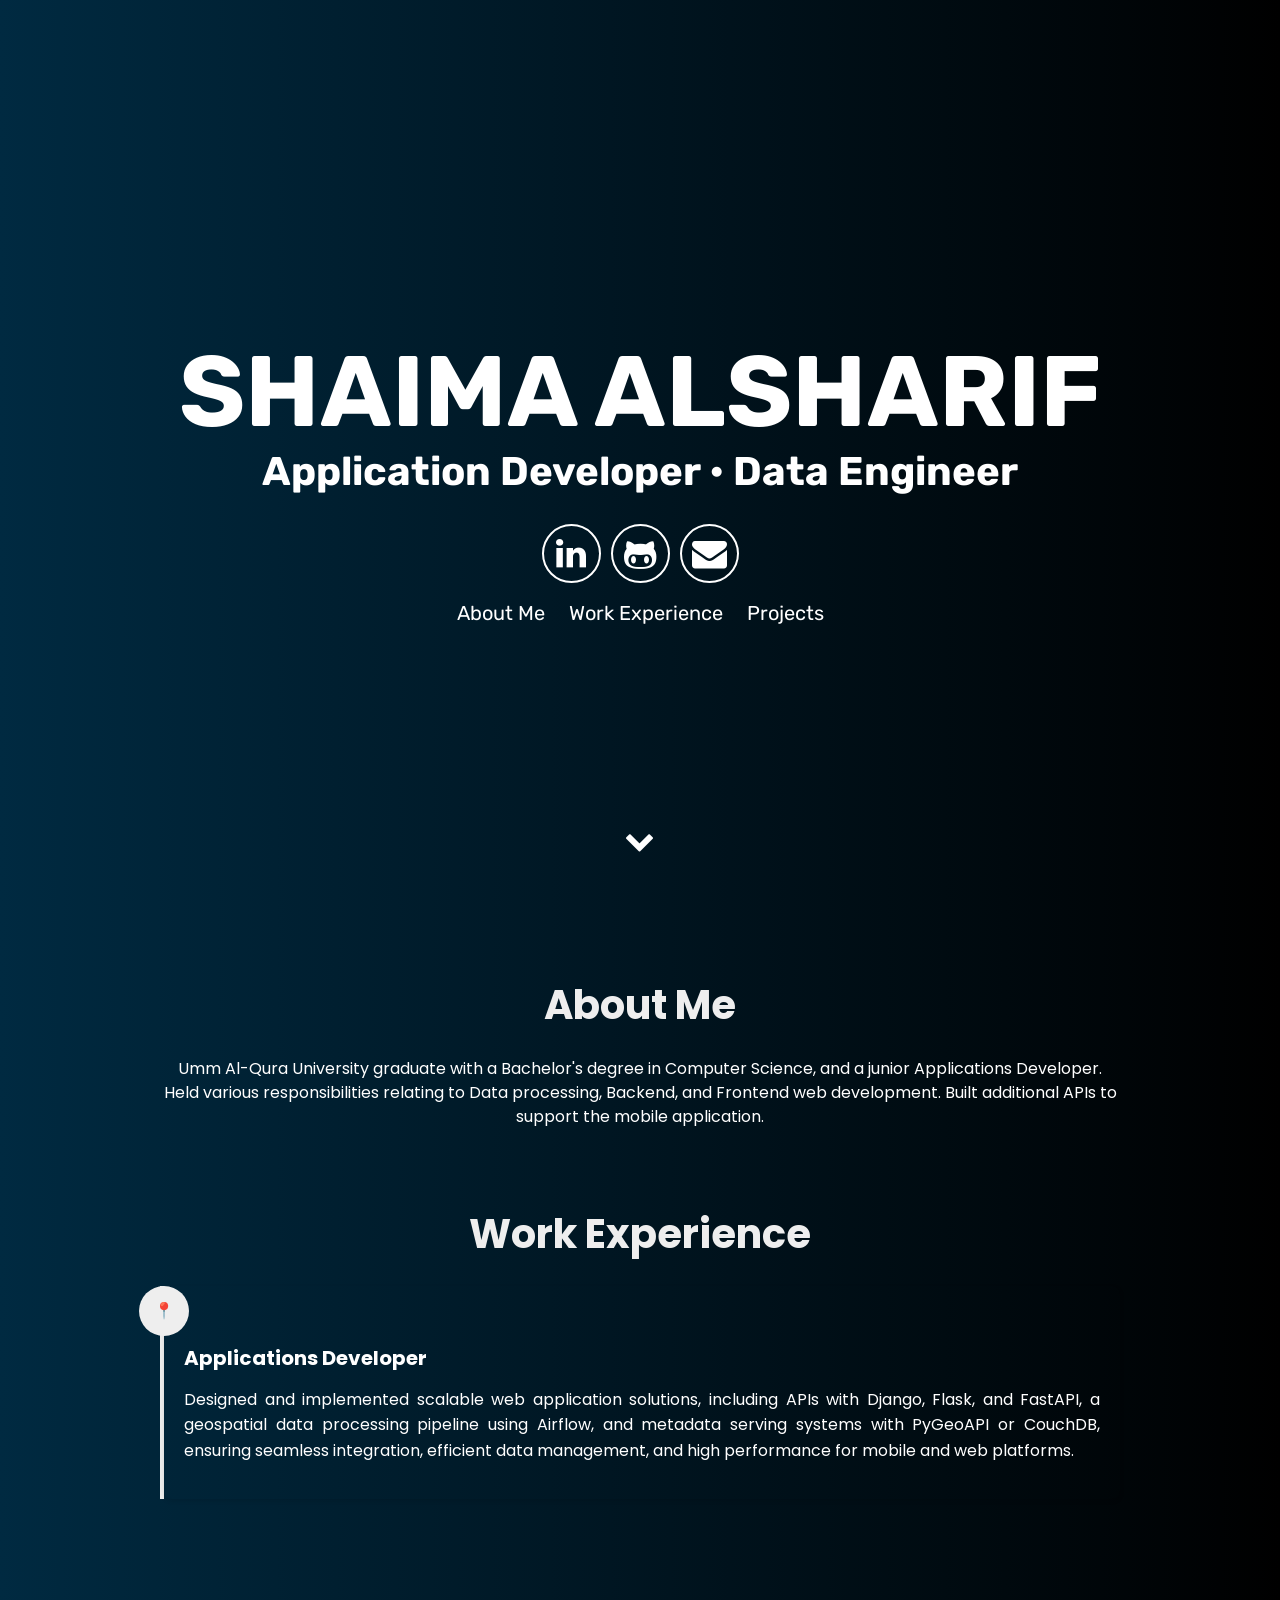
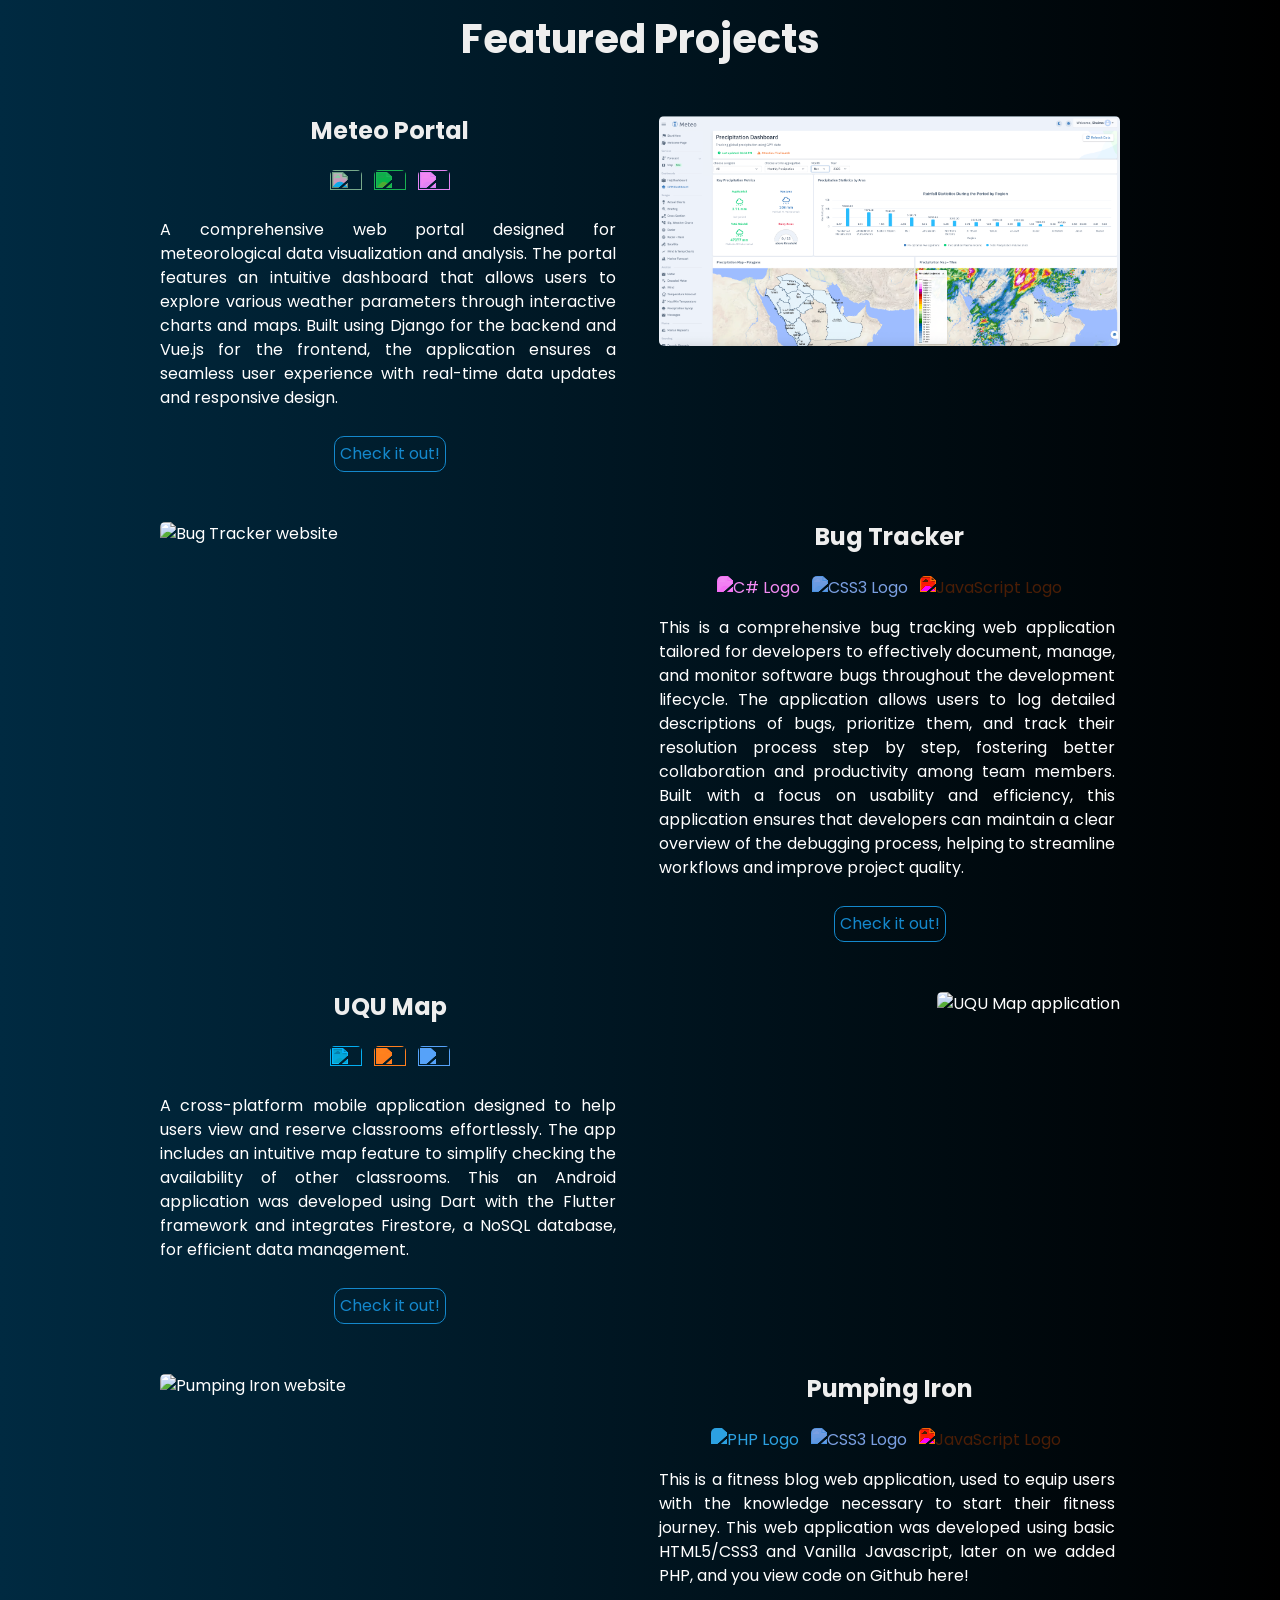
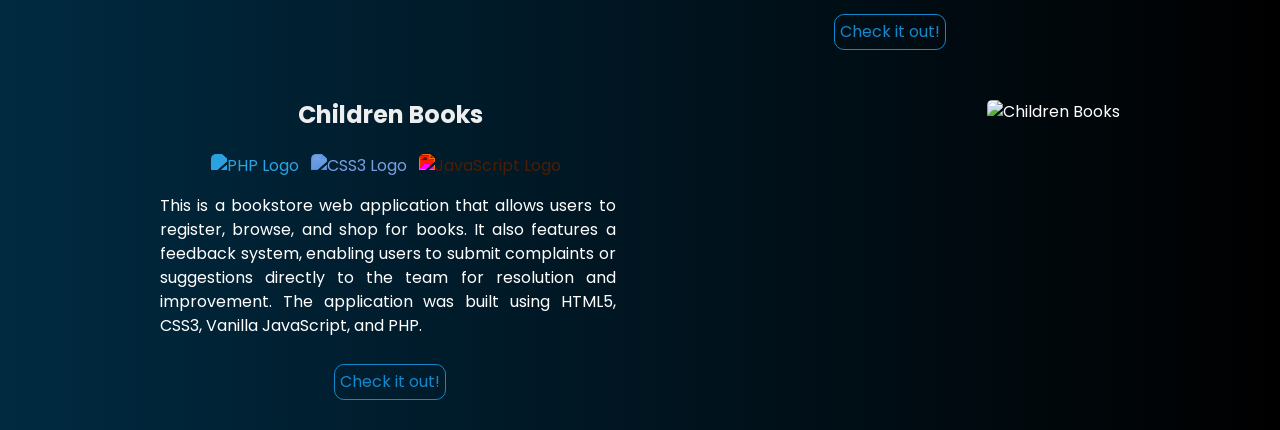
==== index.html @ 4d32a14f "adding a project" ====
<!DOCTYPE html>
<html lang="en">
  <head>
    <meta charset="utf-8" />
    <meta http-equiv="X-UA-Compatible" content="IE=edge" />
    <meta name="viewport" content="width=device-width, initial-scale=1" />
    <meta name="description" content="Portfolio Website" />
    <meta name="author" content="Shaima Alsharif" />
    <link rel="shortcut icon" href="./assets/img/favicon.ico" />
    <link rel="stylesheet" href="https://maxcdn.bootstrapcdn.com/font-awesome/4.6.3/css/font-awesome.min.css">
    <title>Shaima Alsharif</title>
    <link rel="stylesheet" href="./assets/css/main.css" />
  </head>

  <body>
    <div id="particles-js">
      <div class="header">
        <h1>
          <span class="site-title">SHAIMA ALSHARIF</span>
          <span class="site-description">Application Developer • Data Engineer</span>
        </h1>
        <div class="header-icons">
          <a aria-label="My LinkedIn Profile" target="_blank" href="https://www.linkedin.com/in/shaima-alsharif/">
            <i class="fa fa-linkedin icon" aria-hidden="true"></i>
          </a>
          <a aria-label="My Github Profile" target="_blank" href="https://github.com/ShaimaManami">
            <i class="fa fa-github-alt icon" aria-hidden="true"></i>
          </a>
          <a aria-label="Send Email" href="mailto:shaimaa.alshariif@gmail.com" target="_blank"
            ><i class="fa fa-envelope icon"></i
          ></a>
        </div>
        <div class="header-links">
          <a class="link" href="#about" data-scroll>About Me</a>
          <a class="link" href="#experience" data-scroll>Work Experience</a>
          <a class="link" href="#projects" data-scroll>Projects</a>
        </div>
      </div>
      <a class="down" href="#about" data-scroll><i class="fa fa-chevron-down icon" aria-hidden="true"></i></a>
    </div>

    <!-- About Section -->
    <section id="about">
      <div class="user-details">
        <h1>About Me</h1>
        <p>
          Umm Al-Qura University graduate with a Bachelor's degree in Computer Science, and a junior Applications Developer.
          Held various responsibilities relating to Data processing, Backend, and Frontend web development. 
          Built additional APIs to support the mobile application. 
        </p>
      </div>
    </section>
    <!-- Experience Section -->
    <section id="experience">
      <div class="user-details">
        <h1>Work Experience</h1>
      </div>
      <!-- Experience Timeline -->
      <div class="timeline">
        <!-- Experience #1 -->
        <div class="timeline-item">
          <div class="timeline-icon">
            <span>&#128205;</span> <!-- Pin icon -->
          </div>
          <div class="timeline-content">
            <h3>Applications Developer</h3>
            <p>
              Designed and implemented scalable web application solutions, including APIs with Django, Flask,
               and FastAPI, a geospatial data processing pipeline using Airflow, and metadata serving systems with PyGeoAPI or
                CouchDB, ensuring seamless integration, efficient data management, and high performance for mobile and web platforms.
            </p>
          </div>
        </div>
      </div>
    </section>
    
    <!-- Projects Section -->
    <section id="projects">
      <div class="user-details">
        <h1>Featured Projects</h1>
      </div>
      <!-- Use Project #1: Meteo Portal-->
      <div class="user-projects">
        <div class="images-right">
          <picture>
            <img alt="Meteo Portal" src="./assets/img/png/Dashboard.png" />
          </picture>
        </div>
        <div class="contents" style="text-align: center">
          <h3>Meteo Portal</h3>
          <div>
          <img
            height="32"
            width="32"
            src="https://unpkg.com/simple-icons@3.4.0/icons/django.svg"
            style="filter: invert(22%) sepia(16%) saturate(600%) hue-rotate(90deg) brightness(95%) contrast(90%)"
          />
          &nbsp;

          <img
            height="32"
            width="32"
            src="https://unpkg.com/simple-icons@3.4.0/icons/vue-dot-js.svg"
            style="filter: invert(55%) sepia(37%) saturate(900%) hue-rotate(90deg) brightness(105%) contrast(95%)"
          />
          &nbsp;

          <img
            height="32"
            width="32"
            src="https://unpkg.com/simple-icons@3.4.0/icons/bootstrap.svg"
            style="filter: invert(40%) sepia(80%) saturate(900%) hue-rotate(230deg) brightness(105%) contrast(90%)"
          />

          
          </div>
          <p style="text-align: justify">
            A comprehensive web portal designed for meteorological data visualization and analysis. The portal features an
             intuitive dashboard that allows users to explore various weather parameters through interactive charts and maps. 
             Built using Django for the backend and Vue.js for the frontend, the application ensures a seamless user experience 
             with real-time data updates and responsive design.
          </p>
          <a class="project-link" target="_blank" href="https://meteo.ncm.gov.sa/en/start/start-here/">Check it out!</a>
        </div>
      </div>
      <!-- Use Project #2: Bug Tracker website -->
      <div class="user-projects">
        <div class="images-left">
          <picture>
            <img alt="Bug Tracker website" src="./assets/img/png/BugTracker.png" />
          </picture>
        </div>
        <div class="contents-right" style="text-align: center">
          <h3>Bug Tracker</h3>
          <div>
            <img
            height="32"
            width="32"
            src="https://unpkg.com/simple-icons@3.4.0/icons/csharp.svg"
            style="filter: invert(24%) sepia(88%) saturate(755%) hue-rotate(250deg) brightness(97%) contrast(96%);"
            alt="C# Logo"
          />
          &nbsp;
          <img
            height="32"
            width="32"
            src="https://unpkg.com/simple-icons@3.4.0/icons/css3.svg"
            style="filter: invert(35%) sepia(80%) saturate(1077%) hue-rotate(188deg) brightness(92%) contrast(91%);"
            alt="CSS3 Logo"
          />
          &nbsp;
          <img
            height="32"
            width="32"
            src="https://unpkg.com/simple-icons@3.4.0/icons/javascript.svg"
            style="filter: invert(90%) sepia(33%) saturate(3770%) hue-rotate(2deg) brightness(103%) contrast(96%);"
            alt="JavaScript Logo"
          />
          </div>
          <p style="text-align: justify">
            This is a comprehensive bug tracking web application tailored for developers to effectively document, manage, and monitor software bugs throughout the development lifecycle. The application allows users to log detailed descriptions of bugs, prioritize them, and track their resolution process step by step, fostering better collaboration and productivity among team members.
            Built with a focus on usability and efficiency, this application ensures that developers can maintain a clear overview of the debugging process, helping to streamline workflows and improve project quality.
          </p>
          <a class="project-link" target="_blank" href="https://youtu.be/pxAF4e_zcto">
            Check it out!
          </a>
        </div>
      </div>
      <!-- User Project #3: UQU Map application -->
      <div class="user-projects">
        <div class="images-right">
          <picture>
            <img alt="UQU Map application" src="./assets/img/png/UQU_CAPSTONE_APP.png" />
          </picture>
        </div>
        <div class="contents" style="text-align: center">
          <h3>UQU Map</h3>
          <div>
            <img
            height="32"
            width="32"
            src="https://unpkg.com/simple-icons@3.4.0/icons/dart.svg"
            style="filter: invert(73%) sepia(74%) saturate(1552%) hue-rotate(169deg) brightness(109%) contrast(97%)"
          />
          &nbsp;
          <img
          height="32"
          width="32"
          src="https://unpkg.com/simple-icons@3.4.0/icons/firebase.svg"
          style="filter: invert(47%) sepia(87%) saturate(1484%) hue-rotate(346deg) brightness(103%) contrast(101%)"
        />
        
          &nbsp;
          <img
            height="32"
            width="32"
            src="https://unpkg.com/simple-icons@3.4.0/icons/flutter.svg"
            style="filter: invert(50%) sepia(80%) saturate(500%) hue-rotate(180deg) brightness(105%) contrast(95%)"
          />
          
          </div>
          <p style="text-align: justify">
            A cross-platform mobile application designed to help users view and reserve classrooms effortlessly. The app includes an intuitive map feature to simplify checking the availability of other classrooms.

            This an Android application was developed using Dart with the Flutter framework and integrates Firestore, a NoSQL database, for efficient data management.
          </p>
          <a class="project-link" target="_blank" href="https://youtu.be/NXYu3jrSTbk">Check it out!</a>
        </div>
      </div>

      <!-- User Project #4: Pumping Iron website -->
      <div class="user-projects">
        <div class="images-left">
          <picture>
            <img alt="Pumping Iron website" src="./assets/img/png/PumpingIron.png" />
          </picture>
        </div>
        <div class="contents-right" style="text-align: center">
          <h3>Pumping Iron</h3>
          <img
          height="32"
          width="32"
          src="https://unpkg.com/simple-icons@3.4.0/icons/php.svg"
          style="filter: invert(50%) sepia(89%) saturate(719%) hue-rotate(172deg) brightness(93%) contrast(89%);"
          alt="PHP Logo"
        />
        &nbsp;
        <img
          height="32"
          width="32"
          src="https://unpkg.com/simple-icons@3.4.0/icons/css3.svg"
          style="filter: invert(35%) sepia(80%) saturate(1077%) hue-rotate(188deg) brightness(92%) contrast(91%);"
          alt="CSS3 Logo"
        />
        &nbsp;
        <img
          height="32"
          width="32"
          src="https://unpkg.com/simple-icons@3.4.0/icons/javascript.svg"
          style="filter: invert(90%) sepia(33%) saturate(3770%) hue-rotate(2deg) brightness(103%) contrast(96%);"
          alt="JavaScript Logo"
        />
        &nbsp;
          <p style="text-align: justify">
            This is a fitness blog web application, used to equip users with the knowledge necessary to start their fitness journey.
            This web application was developed using basic HTML5/CSS3 and Vanilla Javascript, later on we added PHP, and you view code on Github here!
          </p>
          <a class="project-link" target="_blank" href="https://www.youtube.com/watch?v=6v66NVoG1IU"
            >Check it out!</a
          >
        </div>
      </div>

      <!-- User Project #5: Children Books Website -->
      <div class="user-projects">
        <div class="images-right">
          <picture>
            <img alt="Children Books" src="./assets/img/png/ChildrenBooks.png" />
          </picture>
        </div>
        <div class="contents" style="text-align: center">
          <h3>Children Books</h3>
          <div>
            <img
            height="32"
            width="32"
            src="https://unpkg.com/simple-icons@3.4.0/icons/php.svg"
            style="filter: invert(50%) sepia(89%) saturate(719%) hue-rotate(172deg) brightness(93%) contrast(89%);"
            alt="PHP Logo"
          />
          &nbsp;
          <img
            height="32"
            width="32"
            src="https://unpkg.com/simple-icons@3.4.0/icons/css3.svg"
            style="filter: invert(35%) sepia(80%) saturate(1077%) hue-rotate(188deg) brightness(92%) contrast(91%);"
            alt="CSS3 Logo"
          />
          &nbsp;
          <img
            height="32"
            width="32"
            src="https://unpkg.com/simple-icons@3.4.0/icons/javascript.svg"
            style="filter: invert(90%) sepia(33%) saturate(3770%) hue-rotate(2deg) brightness(103%) contrast(96%);"
            alt="JavaScript Logo"
          />
          &nbsp;
          </div>
          <p style="text-align: justify">
            This is a bookstore web application that allows users to register, browse, and shop for books. It also features a feedback system, enabling users to submit complaints or suggestions directly to the team for resolution and improvement.
            The application was built using HTML5, CSS3, Vanilla JavaScript, and PHP.
          </p>
          <a class="project-link" target="_blank" href="https://youtu.be/wxCH2yV7sos">
            Check it out!
          </a>
        </div>
      </div>

    </section>

    <script src="https://cdn.jsdelivr.net/particles.js/2.0.0/particles.min.js"></script>
    <script src="./assets/js/sweet-scroll.min.js"></script>
    <script src="./assets/js/main.js"></script>
  </body>
</html>
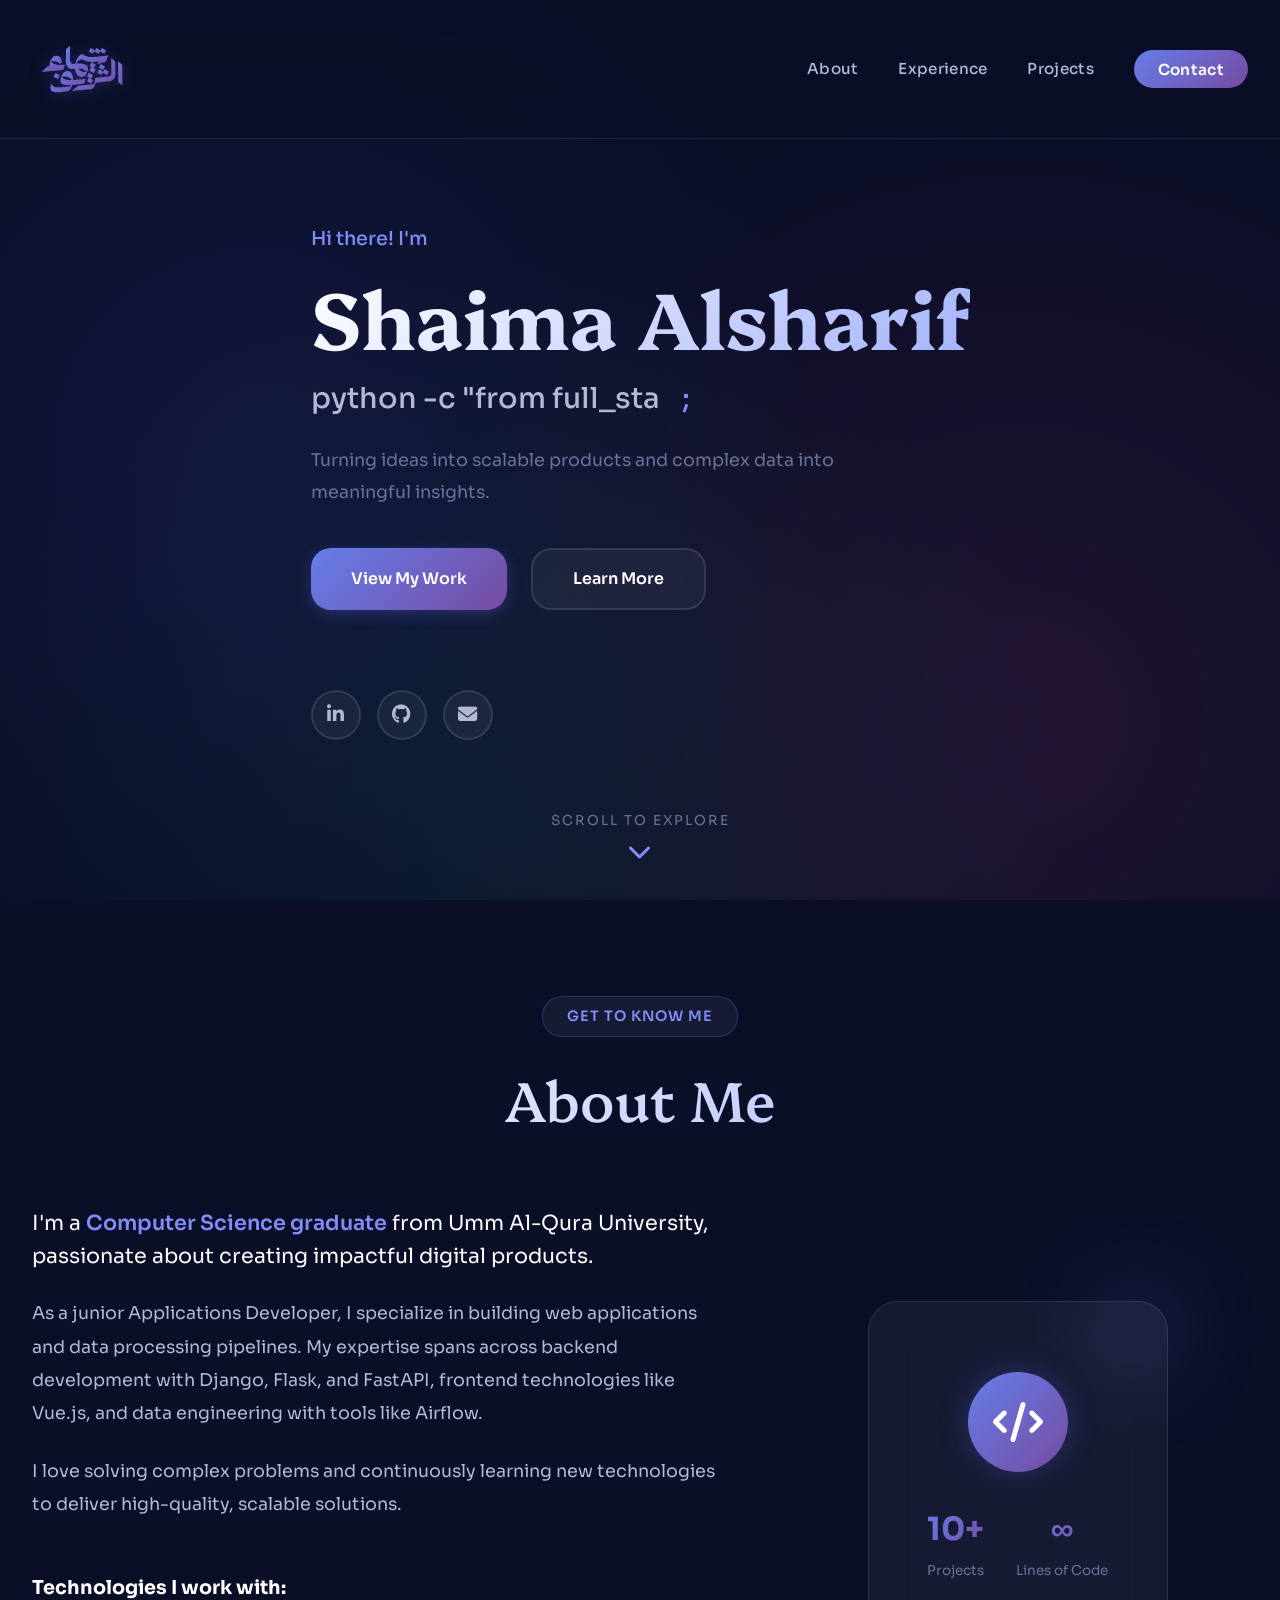
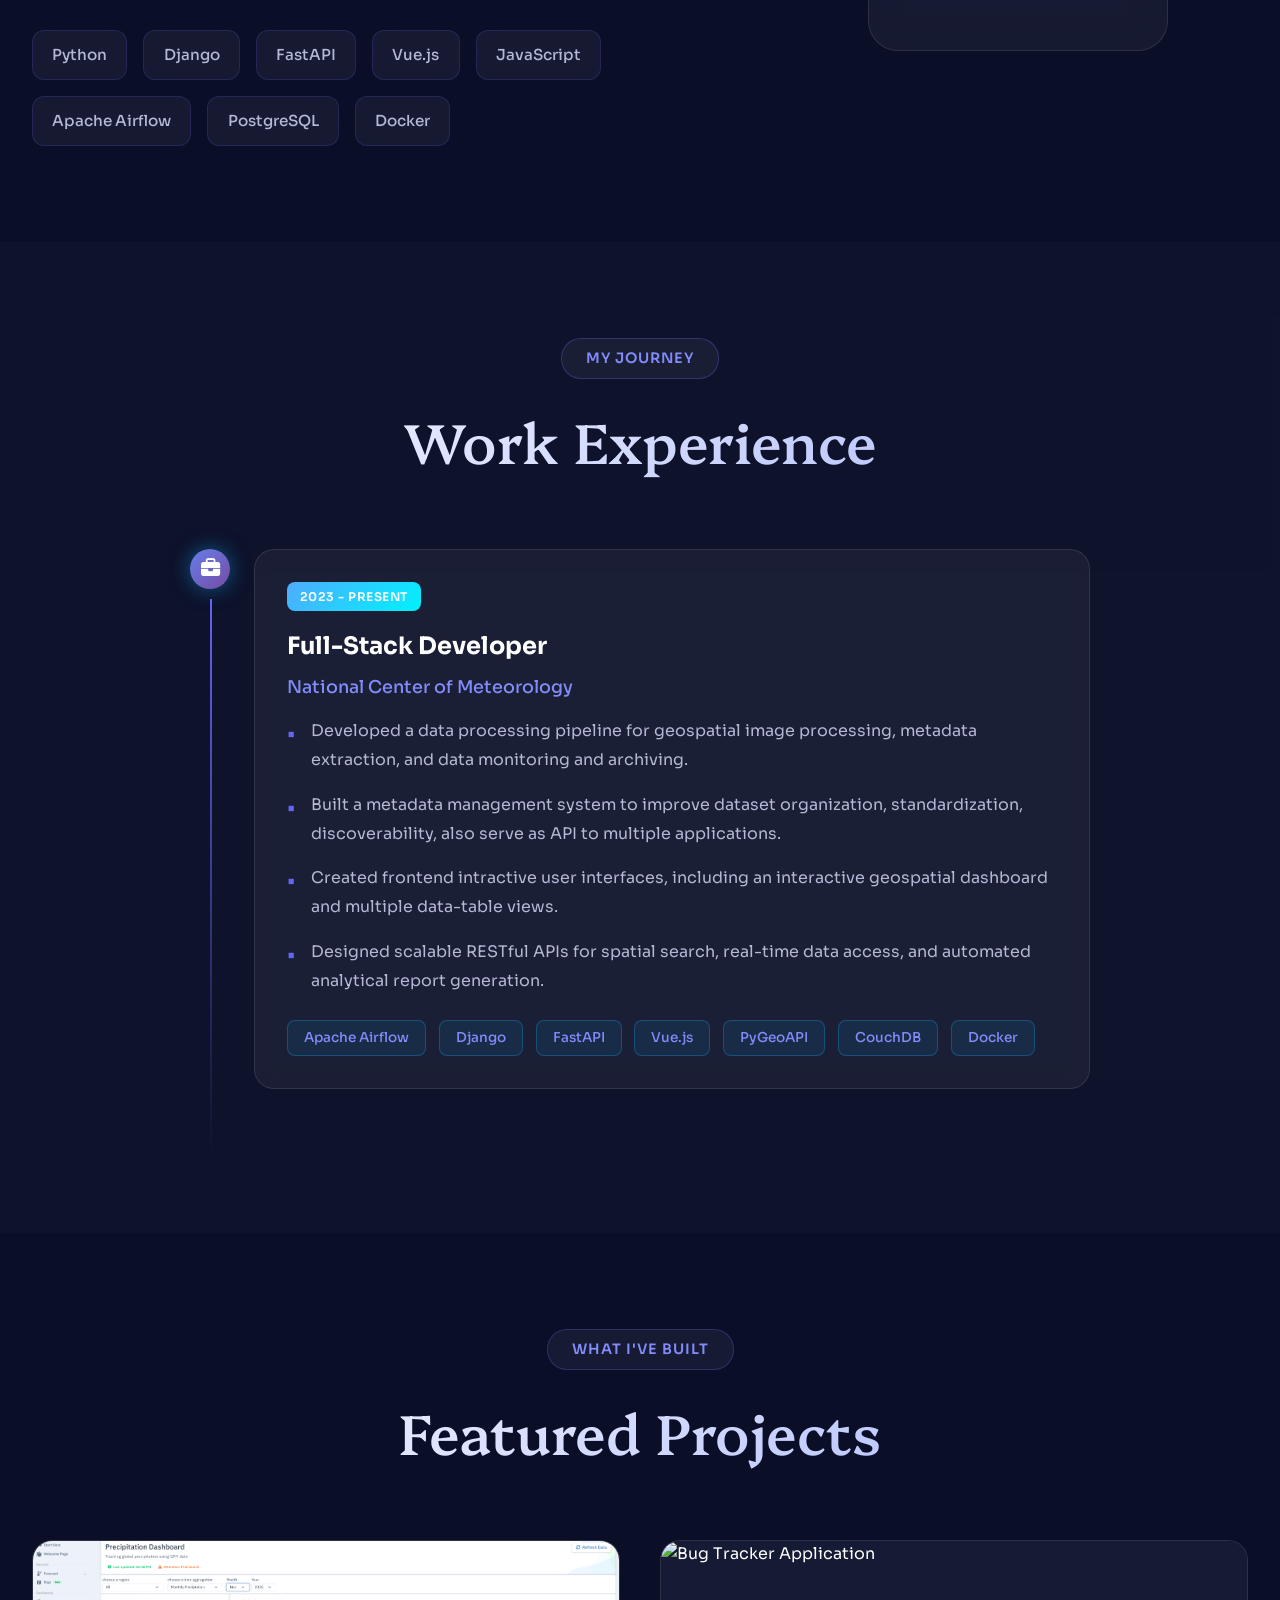
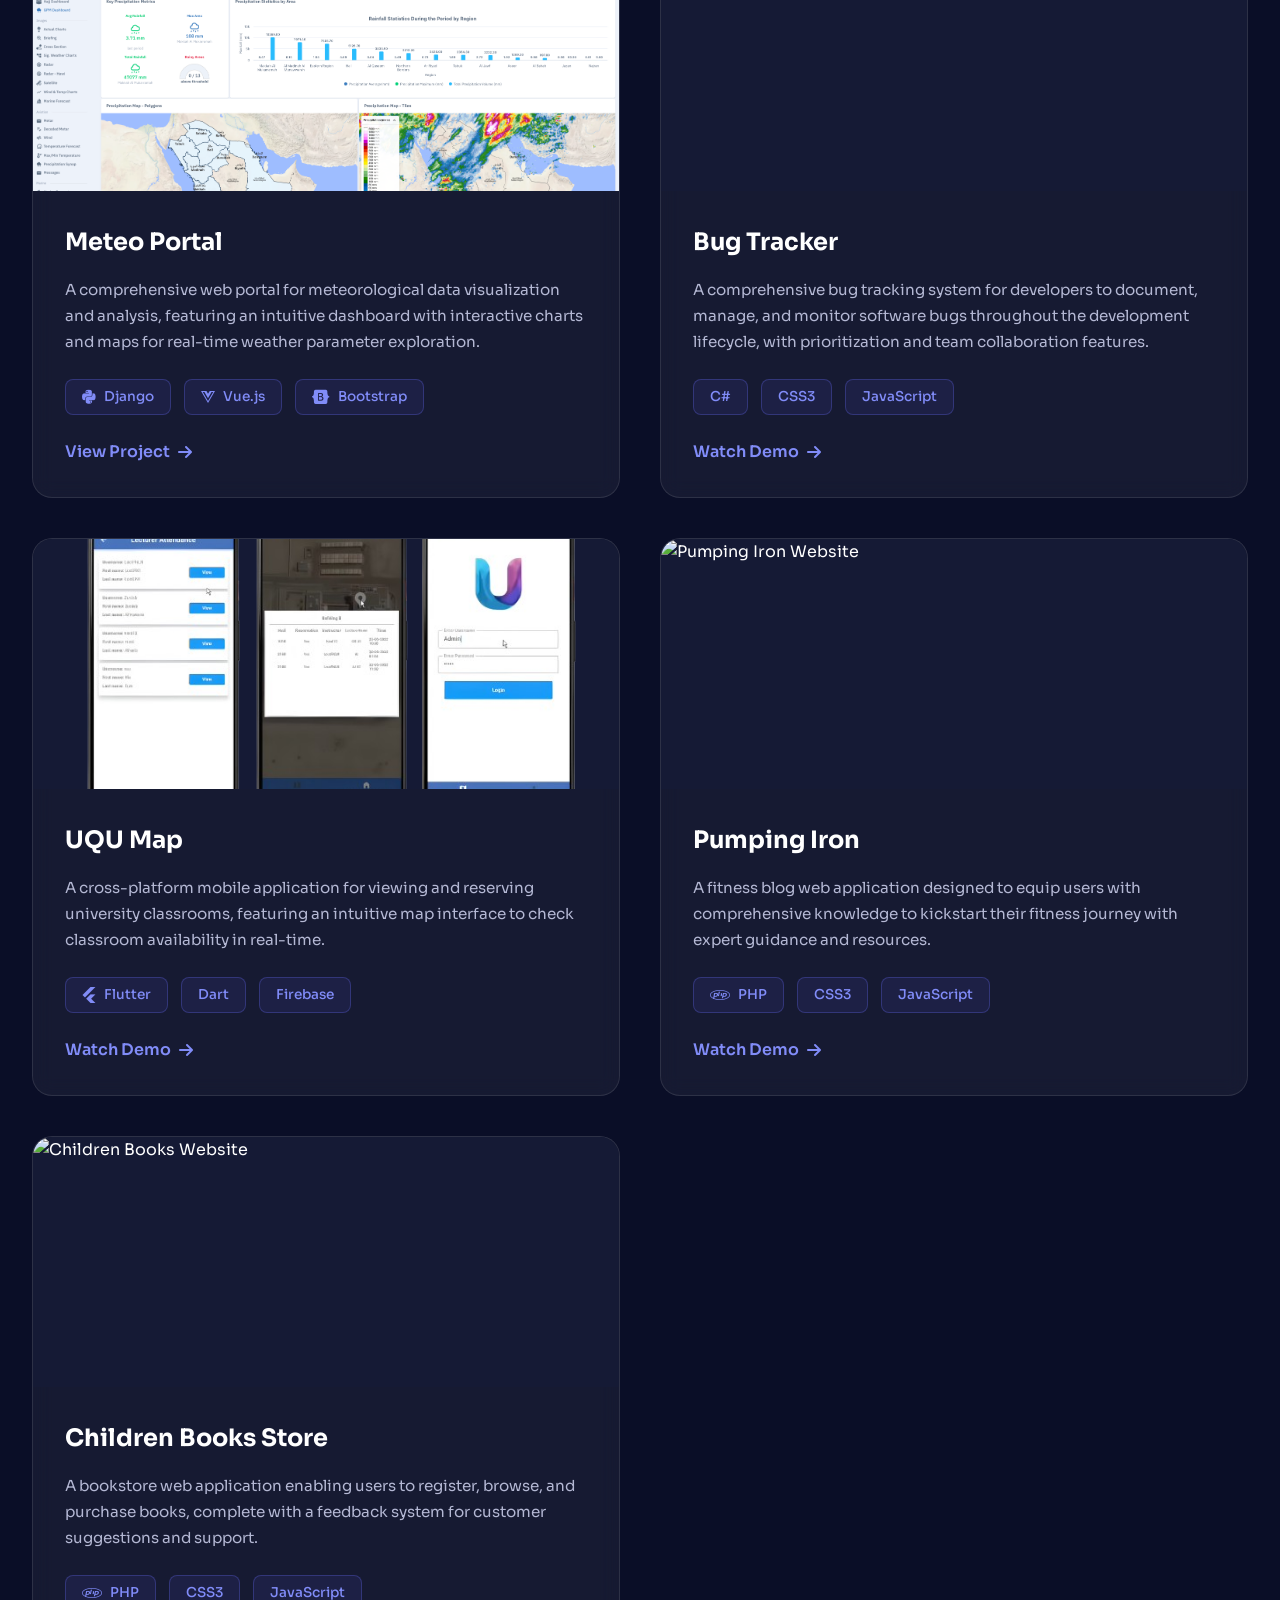
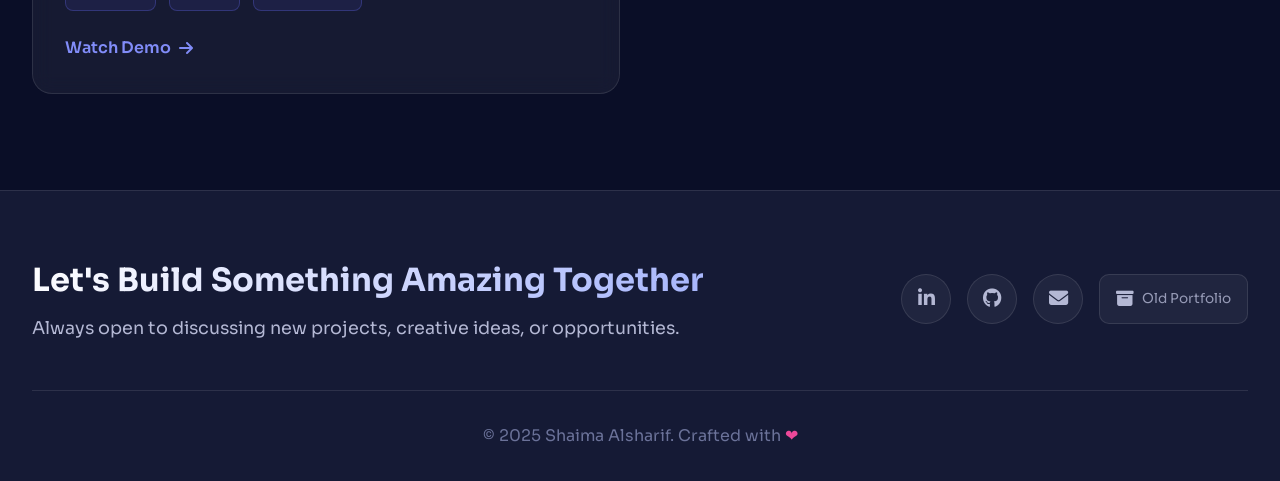
==== commit df235a9f: "redesign my portfolio" ====
--- a/index.html
+++ b/index.html
@@ -4,302 +4,419 @@
     <meta charset="utf-8" />
     <meta http-equiv="X-UA-Compatible" content="IE=edge" />
     <meta name="viewport" content="width=device-width, initial-scale=1" />
-    <meta name="description" content="Portfolio Website" />
+    <meta name="description" content="Shaima Alsharif - Application Developer & Data Engineer Portfolio" />
     <meta name="author" content="Shaima Alsharif" />
     <link rel="shortcut icon" href="./assets/img/favicon.ico" />
-    <link rel="stylesheet" href="https://maxcdn.bootstrapcdn.com/font-awesome/4.6.3/css/font-awesome.min.css">
-    <title>Shaima Alsharif</title>
+    <title>Shaima Alsharif | Developer Portfolio</title>
     <link rel="stylesheet" href="./assets/css/main.css" />
+    <link rel="stylesheet" href="https://cdnjs.cloudflare.com/ajax/libs/font-awesome/6.4.0/css/all.min.css">
   </head>
 
   <body>
-    <div id="particles-js">
-      <div class="header">
-        <h1>
-          <span class="site-title">SHAIMA ALSHARIF</span>
-          <span class="site-description">Application Developer • Data Engineer</span>
-        </h1>
-        <div class="header-icons">
-          <a aria-label="My LinkedIn Profile" target="_blank" href="https://www.linkedin.com/in/shaima-alsharif/">
-            <i class="fa fa-linkedin icon" aria-hidden="true"></i>
+    <!-- SVG Gradients Definition (hidden) -->
+    <svg style="position: absolute; width: 0; height: 0;" aria-hidden="true">
+      <defs>
+        <!-- Primary Gradient (Purple to Deep Purple) - RECOMMENDED -->
+        <linearGradient id="logo-gradient-primary" x1="0%" y1="0%" x2="100%" y2="100%">
+          <stop offset="0%" style="stop-color:#667eea;stop-opacity:1" />
+          <stop offset="100%" style="stop-color:#764ba2;stop-opacity:1" />
+        </linearGradient>
+        
+        <!-- Vibrant Gradient (Purple to Pink) - PLAYFUL -->
+        <linearGradient id="logo-gradient-vibrant" x1="0%" y1="0%" x2="100%" y2="100%">
+          <stop offset="0%" style="stop-color:#6366f1;stop-opacity:1" />
+          <stop offset="50%" style="stop-color:#a855f7;stop-opacity:1" />
+          <stop offset="100%" style="stop-color:#ec4899;stop-opacity:1" />
+        </linearGradient>
+        
+        <!-- Cool Gradient (Blue to Cyan) -->
+        <linearGradient id="logo-gradient-cool" x1="0%" y1="0%" x2="100%" y2="100%">
+          <stop offset="0%" style="stop-color:#4facfe;stop-opacity:1" />
+          <stop offset="100%" style="stop-color:#00f2fe;stop-opacity:1" />
+        </linearGradient>
+        
+        <!-- Warm Gradient (Pink to Yellow) -->
+        <linearGradient id="logo-gradient-warm" x1="0%" y1="0%" x2="100%" y2="100%">
+          <stop offset="0%" style="stop-color:#fa709a;stop-opacity:1" />
+          <stop offset="100%" style="stop-color:#fee140;stop-opacity:1" />
+        </linearGradient>
+
+        <!-- Animated Gradient - MOST PLAYFUL -->
+        <linearGradient id="logo-gradient-animated" x1="0%" y1="0%" x2="100%" y2="100%">
+          <stop offset="0%" style="stop-color:#667eea;stop-opacity:1">
+            <animate attributeName="stop-color" values="#667eea;#ec4899;#10b981;#667eea" dur="8s" repeatCount="indefinite" />
+          </stop>
+          <stop offset="100%" style="stop-color:#764ba2;stop-opacity:1">
+            <animate attributeName="stop-color" values="#764ba2;#f5576c;#4facfe;#764ba2" dur="8s" repeatCount="indefinite" />
+          </stop>
+        </linearGradient>
+      </defs>
+    </svg>
+
+    <!-- Navigation -->
+    <nav class="navbar">
+      <div class="nav-container">
+        <a href="#" class="nav-logo-link" aria-label="Shaima Alsharif Home">
+          <svg class="nav-logo" viewBox="0 0 529.16669 529.16669" xmlns="http://www.w3.org/2000/svg" role="img" aria-label="Shaima Alsharif Logo">
+            <g transform="translate(-4247.4521,32.014614)" fill="url(#logo-gradient-primary)">
+              <g transform="matrix(2.5716938,0,0,2.5716938,6003.3577,-2361.339)">
+                <path d="m -604.2299,960.5812 -8.6108,7.1887 c 0.087,6.0082 -0.5647,22.0738 -0.084,27.7404 0.6046,7.1343 5.7271,13.9222 12.0587,13.3279 l 6.2704,-0.5886 c 0.4165,8.8827 6.9543,17.1276 13.6623,17.1276 6.7079,0 9.0311,-3.6177 11.3393,-9.4185 2.308,-5.8008 2.9113,-9.3316 1.0764,-12.8664 -1.8348,-3.5349 -8.8061,-6.9774 -22.1697,-5.7232 0,0 -0.50468,-0.88762 -0.24094,-1.40775 0.71522,-1.41052 3.80347,-6.57693 10.99844,-7.37135 2.16226,-0.23874 5.2294,7.2484 28.0541,5.1061 l 7.1789,-0.6738 -4.5439,6.5158 18.7219,-6.1613 4.642,-12.3492 c 0,0 -15.847,1.4279 -30.7314,2.8841 -14.5231,1.3631 -19.7218,-5.6157 -22.5232,-5.6157 -2.8014,0 -7.3462,2.3866 -11.2732,10.1741 -1.1974,2.3969 -2.2567,5.135 -3.1481,9.172 l -5.772,0.5417 c -2.0347,0.191 -5.0936,-2.7121 -5.2124,-7.3051 -0.178,-6.8921 0.3072,-30.2975 0.3072,-30.2975 z m 33.9757,54.2675 c -6.7423,0.5584 -12.8562,-0.9694 -17.1731,-7.2719 7.3984,-0.6946 12.6786,2.2753 17.1731,7.2719 z" />
+                <path d="m -550.25483,965.29265 8.7253,5.1187 -4.1943,7.5498 -8.727,-5.1169 z" />
+                <path d="m -561.82453,965.29265 8.7253,5.1187 -4.1943,7.5498 -8.727,-5.1169 z" />
+                <path d="m -538.68513,965.29265 8.7253,5.1187 -4.1943,7.5498 -8.727,-5.1169 z" />
+                <path d="m -560.2341,994.7494 8.7253,5.1187 -4.1943,7.5498 -8.727,-5.1169 z" />
+                <path d="m -560.2341,1004.7598 8.7253,5.1187 -4.1943,7.5498 -8.727,-5.1169 z" />
+                <path d="m -632.9111,981.2283 c -7.5428,0.065 -10.5684,7.5502 -12.0132,11.6261 -1.3115,3.6999 -2.3659,7.052 -1.9461,9.9369 l -3.6158,0.3395 -12.8757,11.5724 44.4835,-4.1749 4.0386,-10.743 -3.1508,0.2734 c -11.2611,0.6913 -18.7599,0.7279 -26.1048,-6.8296 6.4786,-1.6689 12.9411,-0.4684 18.9265,4.5191 l 4.1046,-2.4396 c -0.2607,-10.1727 -6.2463,-14.129 -11.8468,-14.0803 z" />
+                <path d="m -505.7178,992.8988 c 0,0 0.4424,34.6684 0.6111,43.0977 l 8.6708,7.0964 c -0.1267,-6.5183 -0.6277,-39.407 -0.6058,-43.0822 z" />
+                <path d="m -610.0189,1012.7804 c -8.0704,-0.035 -11.1231,8.579 -12.6968,13.0743 -5.0893,14.5384 4.3139,17.5099 20.0357,15.9733 -0.2355,1.0647 -0.77,2.2037 -3.3618,2.5677 l -16.7639,1.625 c -13.582,1.2303 -16.1888,-1.1094 -19.3538,-6.6115 h -0.9581 c -1.9792,5.5034 -3.1271,10.9017 0.7798,14.2746 3.2611,2.8154 8.0784,3.5641 17.5674,2.6293 l 3.1236,-0.298 c 6.7157,-0.6985 12.3146,-1.4703 13.8593,-2.2052 4.3286,-2.0594 7.2417,-8.9959 7.7019,-12.2355 l 24.2042,-2.3662 4.0054,-10.6562 -26.4237,2.4799 c 0.446,-8.7999 -2.9013,-18.2919 -11.7192,-18.2515 z m 9.2384,18.4895 c -9.9942,1.0099 -17.3311,-0.8275 -20.5899,-6.4926 10.4959,-1.7072 15.9993,0.7123 20.5899,6.4926 z" />
+                <path d="m -519.8935,986.1578 c 0,0 0.4263,25.6997 0.3075,30.2927 -0.1498,5.7899 -2.4589,7.3059 -5.6271,7.6156 l -27.2774,2.6665 c 0,0 -1.6149,9.1312 -1.8815,10.3792 -0.2666,1.248 -0.7736,2.6344 -3.4287,2.894 -2.6903,0.2629 -30.1563,2.9476 -30.1563,2.9476 l -13.008,11.0453 c 0,0 24.3233,-2.3776 35.9234,-3.5114 4.7398,-0.4633 5.9794,-0.9025 7.6745,-2.481 3.1123,-2.8982 5.1931,-8.4914 5.5711,-11.152 l 28.2397,-2.7606 c 6.5731,-0.6426 11.7533,-5.873 12.3579,-13.0073 0.4804,-5.6666 -0.1708,-21.7317 -0.084,-27.7399 z" />
+                <path d="m -533.0385,1009.0505 8.7253,5.1187 -4.1943,7.5498 -8.727,-5.1169 z" />
+                <path d="m -544.6082,1009.0505 8.7253,5.1187 -4.1943,7.5498 -8.727,-5.1169 z" />
+                <path d="m -541.1064,998.443 8.7253,5.1187 -4.1943,7.5498 -8.727,-5.1169 z" />
+                <path d="m -565.5261,1016.4473 8.7253,5.1187 -4.1943,7.5498 -8.727,-5.1169 z" />
+                <path d="m -565.5261,1026.4577 8.7253,5.1187 -4.1943,7.5498 -8.727,-5.1169 z" />
+                <path d="m -634.0811,1016.8612 8.7253,5.1187 -4.1943,7.5498 -8.727,-5.1169 z" />
+              </g>
+            </g>
+          </svg>
+        </a>
+        <ul class="nav-menu">
+          <li><a href="#about" class="nav-link">About</a></li>
+          <li><a href="#experience" class="nav-link">Experience</a></li>
+          <li><a href="#projects" class="nav-link">Projects</a></li>
+          <li><a href="mailto:shaimaa.alshariif@gmail.com" class="nav-link nav-cta">Contact</a></li>
+        </ul>
+      </div>
+    </nav>
+
+    <!-- Hero Section -->
+    <section id="hero">
+      <div id="particles-js"></div>
+      <div class="hero-content">
+        <div class="hero-text">
+          <span class="hero-greeting">Hi there! I'm</span>
+          <h1 class="hero-name">Shaima Alsharif</h1>
+          <p class="hero-title">
+            <span class="typing-text">python -c "from full_stack_developer import *</span>
+            <span class="title-separator">;</span>
+            <span class="typing-text delay-1">init()"</span>
+          </p>
+          <p class="hero-description">
+            Turning ideas into scalable products and complex data into meaningful insights.
+          </p>
+          <div class="hero-cta">
+            <a href="#projects" class="btn btn-primary">View My Work</a>
+            <a href="#about" class="btn btn-secondary">Learn More</a>
+          </div>
+        </div>
+        <div class="hero-social">
+          <a href="https://www.linkedin.com/in/shaima-alsharif/" target="_blank" class="social-link" aria-label="LinkedIn">
+            <i class="fab fa-linkedin-in"></i>
           </a>
-          <a aria-label="My Github Profile" target="_blank" href="https://github.com/ShaimaManami">
-            <i class="fa fa-github-alt icon" aria-hidden="true"></i>
+          <a href="https://github.com/ShaimaManami" target="_blank" class="social-link" aria-label="GitHub">
+            <i class="fab fa-github"></i>
           </a>
-          <a aria-label="Send Email" href="mailto:shaimaa.alshariif@gmail.com" target="_blank"
-            ><i class="fa fa-envelope icon"></i
-          ></a>
-        </div>
-        <div class="header-links">
-          <a class="link" href="#about" data-scroll>About Me</a>
-          <a class="link" href="#experience" data-scroll>Work Experience</a>
-          <a class="link" href="#projects" data-scroll>Projects</a>
-        </div>
-      </div>
-      <a class="down" href="#about" data-scroll><i class="fa fa-chevron-down icon" aria-hidden="true"></i></a>
-    </div>
+          <a href="mailto:shaimaa.alshariif@gmail.com" class="social-link" aria-label="Email">
+            <i class="fas fa-envelope"></i>
+          </a>
+        </div>
+      </div>
+      <div class="scroll-indicator">
+        <span class="scroll-text">Scroll to explore</span>
+        <i class="fas fa-chevron-down scroll-arrow"></i>
+      </div>
+    </section>
 
     <!-- About Section -->
-    <section id="about">
-      <div class="user-details">
-        <h1>About Me</h1>
-        <p>
-          Umm Al-Qura University graduate with a Bachelor's degree in Computer Science, and a junior Applications Developer.
-          Held various responsibilities relating to Data processing, Backend, and Frontend web development. 
-          Built additional APIs to support the mobile application. 
-        </p>
+    <section id="about" class="section">
+      <div class="container">
+        <div class="section-header">
+          <span class="section-tag">Get to know me</span>
+          <h2 class="section-title">About Me</h2>
+        </div>
+        <div class="about-content">
+          <div class="about-text">
+            <p class="about-intro">
+              I'm a <strong>Computer Science graduate</strong> from Umm Al-Qura University, 
+              passionate about creating impactful digital products.
+            </p>
+            <p>
+              As a junior Applications Developer, I specialize in building web applications 
+              and data processing pipelines. My expertise spans across backend development with 
+              Django, Flask, and FastAPI, frontend technologies like Vue.js, and data engineering 
+              with tools like Airflow.
+            </p>
+            <p>
+              I love solving complex problems and continuously learning new technologies 
+              to deliver high-quality, scalable solutions.
+            </p>
+            <div class="tech-stack">
+              <h3>Technologies I work with:</h3>
+              <div class="tech-grid">
+                <span class="tech-badge">Python</span>
+                <span class="tech-badge">Django</span>
+                <span class="tech-badge">FastAPI</span>
+                <span class="tech-badge">Vue.js</span>
+                <span class="tech-badge">JavaScript</span>
+                <span class="tech-badge">Apache Airflow</span>
+                <span class="tech-badge">PostgreSQL</span>
+                <span class="tech-badge">Docker</span>
+              </div>
+            </div>
+          </div>
+          <div class="about-visual">
+            <div class="profile-card">
+              <div class="profile-decoration"></div>
+              <div class="profile-icon">
+                <i class="fas fa-code"></i>
+              </div>
+              <div class="profile-stats">
+                <div class="stat-item">
+                  <span class="stat-number">10+</span>
+                  <span class="stat-label">Projects</span>
+                </div>
+                <div class="stat-item">
+                  <span class="stat-number">∞</span>
+                  <span class="stat-label">Lines of Code</span>
+                </div>
+              </div>
+            </div>
+          </div>
+        </div>
       </div>
     </section>
+
     <!-- Experience Section -->
-    <section id="experience">
-      <div class="user-details">
-        <h1>Work Experience</h1>
-      </div>
-      <!-- Experience Timeline -->
-      <div class="timeline">
-        <!-- Experience #1 -->
-        <div class="timeline-item">
-          <div class="timeline-icon">
-            <span>&#128205;</span> <!-- Pin icon -->
-          </div>
-          <div class="timeline-content">
-            <h3>Applications Developer</h3>
-            <p>
-              Designed and implemented scalable web application solutions, including APIs with Django, Flask,
-               and FastAPI, a geospatial data processing pipeline using Airflow, and metadata serving systems with PyGeoAPI or
-                CouchDB, ensuring seamless integration, efficient data management, and high performance for mobile and web platforms.
-            </p>
+    <section id="experience" class="section section-alt">
+      <div class="container">
+        <div class="section-header">
+          <span class="section-tag">My Journey</span>
+          <h2 class="section-title">Work Experience</h2>
+        </div>
+        <div class="experience-timeline">
+          <div class="timeline-item" data-aos="fade-up">
+            <div class="timeline-marker">
+              <i class="fas fa-briefcase"></i>
+            </div>
+            <div class="timeline-content">
+              <span class="timeline-badge">2023 - Present</span>
+              <h3 class="timeline-title">Full-Stack Developer</h3>
+              <h4 class="timeline-company">National Center of Meteorology</h4>
+              <ul class="timeline-responsibilities">
+                <li>Developed a data processing pipeline for geospatial image processing, metadata extraction, and data monitoring and archiving.</li>
+                <li>Built a metadata management system to improve dataset organization, standardization, discoverability, also serve as API to multiple applications.</li>
+                <li>Created frontend intractive user interfaces, including an interactive geospatial dashboard and multiple data-table views.</li>
+                <li>Designed scalable RESTful APIs for spatial search, real-time data access, and automated analytical report generation.</li>
+              </ul>
+              <div class="timeline-skills">
+                <span>Apache Airflow</span>
+                <span>Django</span>
+                <span>FastAPI</span>
+                <span>Vue.js</span>
+                <span>PyGeoAPI</span>
+                <span>CouchDB</span>
+                <span>Docker</span>
+              </div>
+            </div>
           </div>
         </div>
       </div>
     </section>
-    
+
     <!-- Projects Section -->
-    <section id="projects">
-      <div class="user-details">
-        <h1>Featured Projects</h1>
-      </div>
-      <!-- Use Project #1: Meteo Portal-->
-      <div class="user-projects">
-        <div class="images-right">
-          <picture>
-            <img alt="Meteo Portal" src="./assets/img/png/Dashboard.png" />
-          </picture>
-        </div>
-        <div class="contents" style="text-align: center">
-          <h3>Meteo Portal</h3>
-          <div>
-          <img
-            height="32"
-            width="32"
-            src="https://unpkg.com/simple-icons@3.4.0/icons/django.svg"
-            style="filter: invert(22%) sepia(16%) saturate(600%) hue-rotate(90deg) brightness(95%) contrast(90%)"
-          />
-          &nbsp;
-
-          <img
-            height="32"
-            width="32"
-            src="https://unpkg.com/simple-icons@3.4.0/icons/vue-dot-js.svg"
-            style="filter: invert(55%) sepia(37%) saturate(900%) hue-rotate(90deg) brightness(105%) contrast(95%)"
-          />
-          &nbsp;
-
-          <img
-            height="32"
-            width="32"
-            src="https://unpkg.com/simple-icons@3.4.0/icons/bootstrap.svg"
-            style="filter: invert(40%) sepia(80%) saturate(900%) hue-rotate(230deg) brightness(105%) contrast(90%)"
-          />
-
-          
-          </div>
-          <p style="text-align: justify">
-            A comprehensive web portal designed for meteorological data visualization and analysis. The portal features an
-             intuitive dashboard that allows users to explore various weather parameters through interactive charts and maps. 
-             Built using Django for the backend and Vue.js for the frontend, the application ensures a seamless user experience 
-             with real-time data updates and responsive design.
-          </p>
-          <a class="project-link" target="_blank" href="https://meteo.ncm.gov.sa/en/start/start-here/">Check it out!</a>
-        </div>
-      </div>
-      <!-- Use Project #2: Bug Tracker website -->
-      <div class="user-projects">
-        <div class="images-left">
-          <picture>
-            <img alt="Bug Tracker website" src="./assets/img/png/BugTracker.png" />
-          </picture>
-        </div>
-        <div class="contents-right" style="text-align: center">
-          <h3>Bug Tracker</h3>
-          <div>
-            <img
-            height="32"
-            width="32"
-            src="https://unpkg.com/simple-icons@3.4.0/icons/csharp.svg"
-            style="filter: invert(24%) sepia(88%) saturate(755%) hue-rotate(250deg) brightness(97%) contrast(96%);"
-            alt="C# Logo"
-          />
-          &nbsp;
-          <img
-            height="32"
-            width="32"
-            src="https://unpkg.com/simple-icons@3.4.0/icons/css3.svg"
-            style="filter: invert(35%) sepia(80%) saturate(1077%) hue-rotate(188deg) brightness(92%) contrast(91%);"
-            alt="CSS3 Logo"
-          />
-          &nbsp;
-          <img
-            height="32"
-            width="32"
-            src="https://unpkg.com/simple-icons@3.4.0/icons/javascript.svg"
-            style="filter: invert(90%) sepia(33%) saturate(3770%) hue-rotate(2deg) brightness(103%) contrast(96%);"
-            alt="JavaScript Logo"
-          />
-          </div>
-          <p style="text-align: justify">
-            This is a comprehensive bug tracking web application tailored for developers to effectively document, manage, and monitor software bugs throughout the development lifecycle. The application allows users to log detailed descriptions of bugs, prioritize them, and track their resolution process step by step, fostering better collaboration and productivity among team members.
-            Built with a focus on usability and efficiency, this application ensures that developers can maintain a clear overview of the debugging process, helping to streamline workflows and improve project quality.
-          </p>
-          <a class="project-link" target="_blank" href="https://youtu.be/pxAF4e_zcto">
-            Check it out!
-          </a>
-        </div>
-      </div>
-      <!-- User Project #3: UQU Map application -->
-      <div class="user-projects">
-        <div class="images-right">
-          <picture>
-            <img alt="UQU Map application" src="./assets/img/png/UQU_CAPSTONE_APP.png" />
-          </picture>
-        </div>
-        <div class="contents" style="text-align: center">
-          <h3>UQU Map</h3>
-          <div>
-            <img
-            height="32"
-            width="32"
-            src="https://unpkg.com/simple-icons@3.4.0/icons/dart.svg"
-            style="filter: invert(73%) sepia(74%) saturate(1552%) hue-rotate(169deg) brightness(109%) contrast(97%)"
-          />
-          &nbsp;
-          <img
-          height="32"
-          width="32"
-          src="https://unpkg.com/simple-icons@3.4.0/icons/firebase.svg"
-          style="filter: invert(47%) sepia(87%) saturate(1484%) hue-rotate(346deg) brightness(103%) contrast(101%)"
-        />
-        
-          &nbsp;
-          <img
-            height="32"
-            width="32"
-            src="https://unpkg.com/simple-icons@3.4.0/icons/flutter.svg"
-            style="filter: invert(50%) sepia(80%) saturate(500%) hue-rotate(180deg) brightness(105%) contrast(95%)"
-          />
-          
-          </div>
-          <p style="text-align: justify">
-            A cross-platform mobile application designed to help users view and reserve classrooms effortlessly. The app includes an intuitive map feature to simplify checking the availability of other classrooms.
-
-            This an Android application was developed using Dart with the Flutter framework and integrates Firestore, a NoSQL database, for efficient data management.
-          </p>
-          <a class="project-link" target="_blank" href="https://youtu.be/NXYu3jrSTbk">Check it out!</a>
-        </div>
-      </div>
-
-      <!-- User Project #4: Pumping Iron website -->
-      <div class="user-projects">
-        <div class="images-left">
-          <picture>
-            <img alt="Pumping Iron website" src="./assets/img/png/PumpingIron.png" />
-          </picture>
-        </div>
-        <div class="contents-right" style="text-align: center">
-          <h3>Pumping Iron</h3>
-          <img
-          height="32"
-          width="32"
-          src="https://unpkg.com/simple-icons@3.4.0/icons/php.svg"
-          style="filter: invert(50%) sepia(89%) saturate(719%) hue-rotate(172deg) brightness(93%) contrast(89%);"
-          alt="PHP Logo"
-        />
-        &nbsp;
-        <img
-          height="32"
-          width="32"
-          src="https://unpkg.com/simple-icons@3.4.0/icons/css3.svg"
-          style="filter: invert(35%) sepia(80%) saturate(1077%) hue-rotate(188deg) brightness(92%) contrast(91%);"
-          alt="CSS3 Logo"
-        />
-        &nbsp;
-        <img
-          height="32"
-          width="32"
-          src="https://unpkg.com/simple-icons@3.4.0/icons/javascript.svg"
-          style="filter: invert(90%) sepia(33%) saturate(3770%) hue-rotate(2deg) brightness(103%) contrast(96%);"
-          alt="JavaScript Logo"
-        />
-        &nbsp;
-          <p style="text-align: justify">
-            This is a fitness blog web application, used to equip users with the knowledge necessary to start their fitness journey.
-            This web application was developed using basic HTML5/CSS3 and Vanilla Javascript, later on we added PHP, and you view code on Github here!
-          </p>
-          <a class="project-link" target="_blank" href="https://www.youtube.com/watch?v=6v66NVoG1IU"
-            >Check it out!</a
-          >
-        </div>
-      </div>
-
-      <!-- User Project #5: Children Books Website -->
-      <div class="user-projects">
-        <div class="images-right">
-          <picture>
-            <img alt="Children Books" src="./assets/img/png/ChildrenBooks.png" />
-          </picture>
-        </div>
-        <div class="contents" style="text-align: center">
-          <h3>Children Books</h3>
-          <div>
-            <img
-            height="32"
-            width="32"
-            src="https://unpkg.com/simple-icons@3.4.0/icons/php.svg"
-            style="filter: invert(50%) sepia(89%) saturate(719%) hue-rotate(172deg) brightness(93%) contrast(89%);"
-            alt="PHP Logo"
-          />
-          &nbsp;
-          <img
-            height="32"
-            width="32"
-            src="https://unpkg.com/simple-icons@3.4.0/icons/css3.svg"
-            style="filter: invert(35%) sepia(80%) saturate(1077%) hue-rotate(188deg) brightness(92%) contrast(91%);"
-            alt="CSS3 Logo"
-          />
-          &nbsp;
-          <img
-            height="32"
-            width="32"
-            src="https://unpkg.com/simple-icons@3.4.0/icons/javascript.svg"
-            style="filter: invert(90%) sepia(33%) saturate(3770%) hue-rotate(2deg) brightness(103%) contrast(96%);"
-            alt="JavaScript Logo"
-          />
-          &nbsp;
-          </div>
-          <p style="text-align: justify">
-            This is a bookstore web application that allows users to register, browse, and shop for books. It also features a feedback system, enabling users to submit complaints or suggestions directly to the team for resolution and improvement.
-            The application was built using HTML5, CSS3, Vanilla JavaScript, and PHP.
-          </p>
-          <a class="project-link" target="_blank" href="https://youtu.be/wxCH2yV7sos">
-            Check it out!
-          </a>
-        </div>
-      </div>
-
+    <section id="projects" class="section">
+      <div class="container">
+        <div class="section-header">
+          <span class="section-tag">What I've Built</span>
+          <h2 class="section-title">Featured Projects</h2>
+        </div>
+        <div class="projects-grid">
+          <!-- Project 1: Meteo Portal -->
+          <article class="project-card" data-aos="fade-up">
+            <div class="project-image">
+              <img src="./assets/img/png/Dashboard.png" alt="Meteo Portal Dashboard" />
+              <div class="project-overlay">
+                <a href="https://meteo.ncm.gov.sa/en/start/start-here/" target="_blank" class="project-link-overlay">
+                  <i class="fas fa-external-link-alt"></i>
+                </a>
+              </div>
+            </div>
+            <div class="project-content">
+              <h3 class="project-title">Meteo Portal</h3>
+              <p class="project-description">
+                A comprehensive web portal for meteorological data visualization and analysis, 
+                featuring an intuitive dashboard with interactive charts and maps for real-time 
+                weather parameter exploration.
+              </p>
+              <div class="project-tech">
+                <span class="tech-tag">
+                  <i class="fab fa-python"></i> Django
+                </span>
+                <span class="tech-tag">
+                  <i class="fab fa-vuejs"></i> Vue.js
+                </span>
+                <span class="tech-tag">
+                  <i class="fab fa-bootstrap"></i> Bootstrap
+                </span>
+              </div>
+              <a href="https://meteo.ncm.gov.sa/en/start/start-here/" target="_blank" class="project-link">
+                View Project <i class="fas fa-arrow-right"></i>
+              </a>
+            </div>
+          </article>
+
+          <!-- Project 2: Bug Tracker -->
+          <article class="project-card" data-aos="fade-up" data-aos-delay="100">
+            <div class="project-image">
+              <img src="./assets/img/png/BugTracker.png" alt="Bug Tracker Application" />
+              <div class="project-overlay">
+                <a href="https://youtu.be/pxAF4e_zcto" target="_blank" class="project-link-overlay">
+                  <i class="fas fa-play"></i>
+                </a>
+              </div>
+            </div>
+            <div class="project-content">
+              <h3 class="project-title">Bug Tracker</h3>
+              <p class="project-description">
+                A comprehensive bug tracking system for developers to document, manage, and monitor 
+                software bugs throughout the development lifecycle, with prioritization and team 
+                collaboration features.
+              </p>
+              <div class="project-tech">
+                <span class="tech-tag">C#</span>
+                <span class="tech-tag">CSS3</span>
+                <span class="tech-tag">JavaScript</span>
+              </div>
+              <a href="https://youtu.be/pxAF4e_zcto" target="_blank" class="project-link">
+                Watch Demo <i class="fas fa-arrow-right"></i>
+              </a>
+            </div>
+          </article>
+
+          <!-- Project 3: UQU Map -->
+          <article class="project-card" data-aos="fade-up" data-aos-delay="200">
+            <div class="project-image">
+              <img src="./assets/img/png/UQU_CAPSTONE_APP.png" alt="UQU Map Application" />
+              <div class="project-overlay">
+                <a href="https://youtu.be/NXYu3jrSTbk" target="_blank" class="project-link-overlay">
+                  <i class="fas fa-play"></i>
+                </a>
+              </div>
+            </div>
+            <div class="project-content">
+              <h3 class="project-title">UQU Map</h3>
+              <p class="project-description">
+                A cross-platform mobile application for viewing and reserving university classrooms, 
+                featuring an intuitive map interface to check classroom availability in real-time.
+              </p>
+              <div class="project-tech">
+                <span class="tech-tag">
+                  <i class="fab fa-flutter"></i> Flutter
+                </span>
+                <span class="tech-tag">Dart</span>
+                <span class="tech-tag">Firebase</span>
+              </div>
+              <a href="https://youtu.be/NXYu3jrSTbk" target="_blank" class="project-link">
+                Watch Demo <i class="fas fa-arrow-right"></i>
+              </a>
+            </div>
+          </article>
+
+          <!-- Project 4: Pumping Iron -->
+          <article class="project-card" data-aos="fade-up">
+            <div class="project-image">
+              <img src="./assets/img/png/PumpingIron.png" alt="Pumping Iron Website" />
+              <div class="project-overlay">
+                <a href="https://www.youtube.com/watch?v=6v66NVoG1IU" target="_blank" class="project-link-overlay">
+                  <i class="fas fa-play"></i>
+                </a>
+              </div>
+            </div>
+            <div class="project-content">
+              <h3 class="project-title">Pumping Iron</h3>
+              <p class="project-description">
+                A fitness blog web application designed to equip users with comprehensive knowledge 
+                to kickstart their fitness journey with expert guidance and resources.
+              </p>
+              <div class="project-tech">
+                <span class="tech-tag">
+                  <i class="fab fa-php"></i> PHP
+                </span>
+                <span class="tech-tag">CSS3</span>
+                <span class="tech-tag">JavaScript</span>
+              </div>
+              <a href="https://www.youtube.com/watch?v=6v66NVoG1IU" target="_blank" class="project-link">
+                Watch Demo <i class="fas fa-arrow-right"></i>
+              </a>
+            </div>
+          </article>
+
+          <!-- Project 5: Children Books -->
+          <article class="project-card" data-aos="fade-up" data-aos-delay="100">
+            <div class="project-image">
+              <img src="./assets/img/png/ChildrenBooks.png" alt="Children Books Website" />
+              <div class="project-overlay">
+                <a href="https://youtu.be/wxCH2yV7sos" target="_blank" class="project-link-overlay">
+                  <i class="fas fa-play"></i>
+                </a>
+              </div>
+            </div>
+            <div class="project-content">
+              <h3 class="project-title">Children Books Store</h3>
+              <p class="project-description">
+                A bookstore web application enabling users to register, browse, and purchase books, 
+                complete with a feedback system for customer suggestions and support.
+              </p>
+              <div class="project-tech">
+                <span class="tech-tag">
+                  <i class="fab fa-php"></i> PHP
+                </span>
+                <span class="tech-tag">CSS3</span>
+                <span class="tech-tag">JavaScript</span>
+              </div>
+              <a href="https://youtu.be/wxCH2yV7sos" target="_blank" class="project-link">
+                Watch Demo <i class="fas fa-arrow-right"></i>
+              </a>
+            </div>
+          </article>
+        </div>
+      </div>
     </section>
 
+    <!-- Footer -->
+    <footer class="footer">
+      <div class="container">
+        <div class="footer-content">
+          <div class="footer-text">
+            <h3>Let's Build Something Amazing Together</h3>
+            <p>Always open to discussing new projects, creative ideas, or opportunities.</p>
+          </div>
+          <div class="footer-links">
+            <a href="https://www.linkedin.com/in/shaima-alsharif/" target="_blank" aria-label="LinkedIn">
+              <i class="fab fa-linkedin-in"></i>
+            </a>
+            <a href="https://github.com/ShaimaManami" target="_blank" aria-label="GitHub">
+              <i class="fab fa-github"></i>
+            </a>
+            <a href="mailto:shaimaa.alshariif@gmail.com" aria-label="Email">
+              <i class="fas fa-envelope"></i>
+            </a>
+            <a href="./old_index.html"
+              class="footer-archive"
+              aria-label="View previous portfolio"
+              title="View previous portfolio">
+              <i class="fas fa-box-archive"></i>
+              <span class="footer-link-text">Old Portfolio</span>
+            </a>
+          </div>
+        </div>
+        <div class="footer-bottom">
+          <p>&copy; 2025 Shaima Alsharif. Crafted with <span class="heart">❤</span></p>
+        </div>
+      </div>
+    </footer>
+
     <script src="https://cdn.jsdelivr.net/particles.js/2.0.0/particles.min.js"></script>
-    <script src="./assets/js/sweet-scroll.min.js"></script>
     <script src="./assets/js/main.js"></script>
   </body>
-</html>
+</html>
--- a/assets/css/main.css
+++ b/assets/css/main.css
@@ -0,0 +1,1110 @@
+/* ===================================
+   MODERN PORTFOLIO REDESIGN
+   Playful, Vibrant & Professional
+   With SVG Logo Styling
+   =================================== */
+
+/* === GOOGLE FONTS === */
+@import url('https://fonts.googleapis.com/css2?family=Platypi:wght@300;400;500;600;700&family=Sora:wght@400;500;600;700;800&display=swap');
+
+/* === CSS VARIABLES === */
+:root {
+  /* Colors - Vibrant & Modern */
+  --primary: #6366f1;
+  --primary-light: #818cf8;
+  --primary-dark: #4f46e5;
+  --secondary: #ec4899;
+  --accent: #10b981;
+  --warning: #f59e0b;
+  
+  /* Gradients */
+  --gradient-primary: linear-gradient(135deg, #667eea 0%, #764ba2 100%);
+  --gradient-secondary: linear-gradient(135deg, #f093fb 0%, #f5576c 100%);
+  --gradient-accent: linear-gradient(135deg, #4facfe 0%, #00f2fe 100%);
+  --gradient-warm: linear-gradient(135deg, #fa709a 0%, #fee140 100%);
+  --gradient-cool: linear-gradient(135deg, #30cfd0 0%, #330867 100%);
+  
+  /* Backgrounds */
+  --bg-primary: #0a0e27;
+  --bg-secondary: #151a35;
+  --bg-tertiary: #1e2542;
+  --bg-glass: rgba(255, 255, 255, 0.05);
+  --bg-glass-hover: rgba(255, 255, 255, 0.1);
+  
+  /* Text */
+  --text-primary: #ffffff;
+  --text-secondary: #b4b8d4;
+  --text-muted: #6b7299;
+  
+  /* Spacing */
+  --spacing-xs: 0.5rem;
+  --spacing-sm: 1rem;
+  --spacing-md: 2rem;
+  --spacing-lg: 4rem;
+  --spacing-xl: 6rem;
+  
+  /* Typography */
+  --font-primary: 'Sora', sans-serif;
+  --font-secondary: 'Platypi', sans-serif;
+  
+  /* Effects */
+  --shadow-sm: 0 2px 8px rgba(0, 0, 0, 0.1);
+  --shadow-md: 0 4px 20px rgba(0, 0, 0, 0.15);
+  --shadow-lg: 0 10px 40px rgba(0, 0, 0, 0.2);
+  --shadow-glow: 0 0 30px rgba(99, 102, 241, 0.3);
+  
+  /* Borders */
+  --border-radius-sm: 8px;
+  --border-radius-md: 12px;
+  --border-radius-lg: 20px;
+  --border-radius-xl: 30px;
+  
+  /* Transitions */
+  --transition-fast: 0.2s ease;
+  --transition-base: 0.3s ease;
+  --transition-slow: 0.5s ease;
+}
+
+/* === RESET & BASE === */
+* {
+  margin: 0;
+  padding: 0;
+  box-sizing: border-box;
+}
+
+html {
+  scroll-behavior: smooth;
+  overflow-x: hidden;
+}
+
+body {
+  font-family: var(--font-primary);
+  background: var(--bg-primary);
+  color: var(--text-primary);
+  line-height: 1.6;
+  overflow-x: hidden;
+  position: relative;
+}
+
+body::before {
+  content: '';
+  position: fixed;
+  top: 0;
+  left: 0;
+  width: 100%;
+  height: 100%;
+  background: 
+    radial-gradient(circle at 20% 50%, rgba(99, 102, 241, 0.1) 0%, transparent 50%),
+    radial-gradient(circle at 80% 80%, rgba(236, 72, 153, 0.1) 0%, transparent 50%),
+    radial-gradient(circle at 40% 90%, rgba(16, 185, 129, 0.08) 0%, transparent 50%);
+  pointer-events: none;
+  z-index: -1;
+}
+
+/* === NAVIGATION === */
+.navbar {
+  position: fixed;
+  top: 0;
+  width: 100%;
+  background: rgba(10, 14, 39, 0.8);
+  backdrop-filter: blur(20px);
+  -webkit-backdrop-filter: blur(20px);
+  border-bottom: 1px solid rgba(255, 255, 255, 0.1);
+  z-index: 1000;
+  transition: all var(--transition-base);
+}
+
+.nav-container {
+  max-width: 1400px;
+  margin: 0 auto;
+  padding: 1.2rem 2rem;
+  display: flex;
+  justify-content: space-between;
+  align-items: center;
+}
+
+/* === SVG LOGO STYLING === */
+.nav-logo-link {
+  display: inline-block;
+  line-height: 0;
+}
+
+.nav-logo {
+  height: 100px;
+  width: auto;
+  transition: all var(--transition-base);
+  filter: drop-shadow(0 2px 8px rgba(99, 102, 241, 0.3));
+}
+
+.nav-logo-link:hover .nav-logo {
+  transform: scale(1.05) rotate(2deg);
+  filter: drop-shadow(0 4px 12px rgba(236, 72, 153, 0.5));
+}
+
+/* Optional: Add subtle animation to logo */
+@keyframes logo-pulse {
+  0%, 100% {
+    filter: drop-shadow(0 2px 8px rgba(99, 102, 241, 0.3));
+  }
+  50% {
+    filter: drop-shadow(0 4px 12px rgba(236, 72, 153, 0.4));
+  }
+}
+
+.nav-logo {
+  animation: logo-pulse 4s ease-in-out infinite;
+}
+
+.nav-logo-link:hover .nav-logo {
+  animation: none;
+}
+
+.nav-menu {
+  display: flex;
+  list-style: none;
+  gap: 2.5rem;
+  align-items: center;
+}
+
+.nav-link {
+  color: var(--text-secondary);
+  text-decoration: none;
+  font-weight: 500;
+  font-size: 0.95rem;
+  position: relative;
+  transition: color var(--transition-fast);
+  letter-spacing: 0.3px;
+}
+
+.nav-link::after {
+  content: '';
+  position: absolute;
+  bottom: -5px;
+  left: 0;
+  width: 0;
+  height: 2px;
+  background: var(--gradient-primary);
+  transition: width var(--transition-base);
+}
+
+.nav-link:hover {
+  color: var(--text-primary);
+}
+
+.nav-link:hover::after {
+  width: 100%;
+}
+
+.nav-cta {
+  padding: 0.6rem 1.5rem;
+  background: var(--gradient-primary);
+  border-radius: var(--border-radius-lg);
+  color: white !important;
+  font-weight: 600;
+}
+
+.nav-cta::after {
+  display: none;
+}
+
+.nav-cta:hover {
+  transform: translateY(-2px);
+  box-shadow: var(--shadow-glow);
+}
+
+/* === HERO SECTION === */
+#hero {
+  min-height: 100vh;
+  display: flex;
+  align-items: center;
+  justify-content: center;
+  position: relative;
+  padding: 8rem 2rem 4rem;
+  overflow: hidden;
+}
+
+#particles-js {
+  position: absolute;
+  top: 0;
+  left: 0;
+  width: 100%;
+  height: 100%;
+  z-index: 0;
+}
+
+.hero-content {
+  max-width: 1400px;
+  margin: 0 auto;
+  position: relative;
+  z-index: 1;
+  display: grid;
+  grid-template-columns: 1fr;
+  gap: 3rem;
+  align-items: center;
+}
+
+.hero-greeting {
+  font-size: 1.2rem;
+  color: var(--primary-light);
+  font-weight: 500;
+  display: block;
+  margin-bottom: 1rem;
+  animation: fadeInUp 0.6s ease;
+}
+
+.hero-name {
+  font-family: var(--font-secondary);
+  font-size: clamp(2.5rem, 8vw, 5rem);
+  font-weight: 700;
+  line-height: 1.1;
+  margin-bottom: 1rem;
+  background: linear-gradient(135deg, #ffffff 0%, #a5b4fc 100%);
+  -webkit-background-clip: text;
+  -webkit-text-fill-color: transparent;
+  background-clip: text;
+  animation: fadeInUp 0.6s ease 0.2s backwards;
+}
+
+.hero-title {
+  font-size: clamp(1.2rem, 3vw, 1.8rem);
+  color: var(--text-secondary);
+  margin-bottom: 1.5rem;
+  animation: fadeInUp 0.6s ease 0.4s backwards;
+  font-weight: 500;
+}
+
+.title-separator {
+  margin: 0 1rem;
+  color: var(--primary-light);
+}
+
+.typing-text {
+  position: relative;
+}
+
+.hero-description {
+  font-size: 1.1rem;
+  line-height: 1.8;
+  color: var(--text-muted);
+  max-width: 600px;
+  margin-bottom: 2.5rem;
+  animation: fadeInUp 0.6s ease 0.6s backwards;
+}
+
+.hero-cta {
+  display: flex;
+  gap: 1.5rem;
+  flex-wrap: wrap;
+  animation: fadeInUp 0.6s ease 0.8s backwards;
+}
+
+.btn {
+  padding: 1rem 2.5rem;
+  border-radius: var(--border-radius-lg);
+  font-weight: 600;
+  font-size: 1rem;
+  text-decoration: none;
+  transition: all var(--transition-base);
+  display: inline-flex;
+  align-items: center;
+  gap: 0.5rem;
+  border: none;
+  cursor: pointer;
+  font-family: var(--font-primary);
+}
+
+.btn-primary {
+  background: var(--gradient-primary);
+  color: white;
+  box-shadow: 0 4px 15px rgba(99, 102, 241, 0.3);
+}
+
+.btn-primary:hover {
+  transform: translateY(-3px);
+  box-shadow: 0 8px 25px rgba(99, 102, 241, 0.4);
+}
+
+.btn-secondary {
+  background: var(--bg-glass);
+  color: var(--text-primary);
+  border: 2px solid rgba(255, 255, 255, 0.1);
+  backdrop-filter: blur(10px);
+}
+
+.btn-secondary:hover {
+  background: var(--bg-glass-hover);
+  border-color: var(--primary-light);
+  transform: translateY(-3px);
+}
+
+.hero-social {
+  display: flex;
+  gap: 1rem;
+  margin-top: 2rem;
+  animation: fadeInUp 0.6s ease 1s backwards;
+}
+
+.social-link {
+  width: 50px;
+  height: 50px;
+  border-radius: 50%;
+  background: var(--bg-glass);
+  border: 2px solid rgba(255, 255, 255, 0.1);
+  display: flex;
+  align-items: center;
+  justify-content: center;
+  color: var(--text-secondary);
+  font-size: 1.2rem;
+  transition: all var(--transition-base);
+  backdrop-filter: blur(10px);
+  text-decoration: none;
+}
+
+.social-link:hover {
+  background: var(--gradient-primary);
+  border-color: transparent;
+  color: white;
+  transform: translateY(-3px) rotate(5deg);
+  box-shadow: var(--shadow-glow);
+}
+
+.scroll-indicator {
+  position: absolute;
+  bottom: 2rem;
+  left: 50%;
+  transform: translateX(-50%);
+  text-align: center;
+  animation: bounce 2s infinite;
+}
+
+.scroll-text {
+  display: block;
+  font-size: 0.85rem;
+  color: var(--text-muted);
+  margin-bottom: 0.5rem;
+  text-transform: uppercase;
+  letter-spacing: 2px;
+}
+
+.scroll-arrow {
+  font-size: 1.5rem;
+  color: var(--primary-light);
+}
+
+/* === SECTIONS === */
+.section {
+  padding: 6rem 2rem;
+  position: relative;
+}
+
+.section-alt {
+  background: rgba(255, 255, 255, 0.02);
+}
+
+.container {
+  max-width: 1400px;
+  margin: 0 auto;
+}
+
+.section-header {
+  text-align: center;
+  margin-bottom: 4rem;
+}
+
+.section-tag {
+  display: inline-block;
+  padding: 0.5rem 1.5rem;
+  background: var(--bg-glass);
+  border: 1px solid rgba(99, 102, 241, 0.3);
+  border-radius: var(--border-radius-lg);
+  color: var(--primary-light);
+  font-size: 0.9rem;
+  font-weight: 600;
+  margin-bottom: 1rem;
+  text-transform: uppercase;
+  letter-spacing: 1px;
+}
+
+.section-title {
+  font-family: var(--font-secondary);
+  font-size: clamp(2rem, 5vw, 3.5rem);
+  font-weight: 500;
+  margin-bottom: 1rem;
+  background: linear-gradient(135deg, #ffffff 0%, #a5b4fc 100%);
+  -webkit-background-clip: text;
+  -webkit-text-fill-color: transparent;
+  background-clip: text;
+}
+
+/* === ABOUT SECTION === */
+.about-content {
+  display: grid;
+  grid-template-columns: 1fr;
+  gap: 4rem;
+  align-items: center;
+}
+
+.about-text {
+  font-size: 1.1rem;
+  line-height: 1.9;
+  color: var(--text-secondary);
+}
+
+.about-intro {
+  font-size: 1.3rem;
+  color: var(--text-primary);
+  margin-bottom: 1.5rem;
+  line-height: 1.6;
+}
+
+.about-text p {
+  margin-bottom: 1.5rem;
+}
+
+.about-text strong {
+  color: var(--primary-light);
+  font-weight: 600;
+}
+
+.tech-stack {
+  margin-top: 3rem;
+}
+
+.tech-stack h3 {
+  font-size: 1.2rem;
+  margin-bottom: 1.5rem;
+  color: var(--text-primary);
+}
+
+.tech-grid {
+  display: flex;
+  flex-wrap: wrap;
+  gap: 1rem;
+}
+
+.tech-badge {
+  padding: 0.6rem 1.2rem;
+  background: var(--bg-glass);
+  border: 1px solid rgba(99, 102, 241, 0.2);
+  border-radius: var(--border-radius-md);
+  color: var(--text-secondary);
+  font-size: 0.95rem;
+  font-weight: 500;
+  transition: all var(--transition-base);
+  backdrop-filter: blur(10px);
+}
+
+.tech-badge:hover {
+  background: var(--gradient-primary);
+  border-color: transparent;
+  color: white;
+  transform: translateY(-2px);
+  box-shadow: var(--shadow-md);
+}
+
+.about-visual {
+  display: flex;
+  justify-content: center;
+}
+
+.profile-card {
+  position: relative;
+  width: 300px;
+  height: 350px;
+  background: var(--bg-glass);
+  border: 1px solid rgba(255, 255, 255, 0.1);
+  border-radius: var(--border-radius-xl);
+  padding: 2rem;
+  backdrop-filter: blur(20px);
+  display: flex;
+  flex-direction: column;
+  align-items: center;
+  justify-content: center;
+  gap: 2rem;
+}
+
+.profile-decoration {
+  position: absolute;
+  top: -20px;
+  right: -20px;
+  width: 100px;
+  height: 100px;
+  background: var(--gradient-primary);
+  border-radius: 50%;
+  opacity: 0.2;
+  filter: blur(40px);
+}
+
+.profile-icon {
+  width: 100px;
+  height: 100px;
+  background: var(--gradient-primary);
+  border-radius: 50%;
+  display: flex;
+  align-items: center;
+  justify-content: center;
+  font-size: 2.5rem;
+  color: white;
+  box-shadow: var(--shadow-glow);
+}
+
+.profile-stats {
+  display: flex;
+  gap: 2rem;
+  width: 100%;
+  justify-content: center;
+}
+
+.stat-item {
+  text-align: center;
+}
+
+.stat-number {
+  display: block;
+  font-size: 2rem;
+  font-weight: 700;
+  background: var(--gradient-primary);
+  -webkit-background-clip: text;
+  -webkit-text-fill-color: transparent;
+  background-clip: text;
+}
+
+.stat-label {
+  display: block;
+  font-size: 0.85rem;
+  color: var(--text-muted);
+  margin-top: 0.3rem;
+}
+
+/* === EXPERIENCE SECTION === */
+.experience-timeline {
+  max-width: 900px;
+  margin: 0 auto;
+}
+
+.timeline-item {
+  position: relative;
+  padding-left: 4rem;
+  padding-bottom: 3rem;
+}
+
+.timeline-item::before {
+  content: '';
+  position: absolute;
+  left: 20px;
+  top: 50px;
+  bottom: -20px;
+  width: 2px;
+  background: linear-gradient(180deg, var(--primary) 0%, transparent 100%);
+}
+
+.timeline-marker {
+  position: absolute;
+  left: 0;
+  top: 0;
+  width: 40px;
+  height: 40px;
+  background: var(--gradient-primary);
+  border-radius: 50%;
+  display: flex;
+  align-items: center;
+  justify-content: center;
+  color: white;
+  font-size: 1.2rem;
+  box-shadow: 0 0 20px rgba(14, 165, 233, 0.5);
+  z-index: 1;
+}
+
+.timeline-content {
+  background: var(--bg-glass);
+  border: 1px solid rgba(255, 255, 255, 0.1);
+  border-radius: var(--border-radius-lg);
+  padding: 2rem;
+  backdrop-filter: blur(10px);
+  transition: all var(--transition-base);
+}
+
+.timeline-content:hover {
+  background: var(--bg-glass-hover);
+  border-color: rgba(14, 165, 233, 0.3);
+  transform: translateX(10px);
+}
+
+.timeline-badge {
+  display: inline-block;
+  padding: 0.3rem 0.8rem;
+  background: var(--gradient-accent);
+  border-radius: var(--border-radius-sm);
+  font-size: 0.75rem;
+  font-weight: 600;
+  text-transform: uppercase;
+  letter-spacing: 0.5px;
+  margin-bottom: 1rem;
+  color: white;
+}
+
+.timeline-title {
+  font-size: 1.5rem;
+  font-weight: 700;
+  color: var(--text-primary);
+  margin-bottom: 0.5rem;
+}
+
+.timeline-company {
+  font-size: 1.1rem;
+  font-weight: 500;
+  color: var(--primary-light);
+  margin-bottom: 1rem;
+}
+
+.timeline-description {
+  color: var(--text-secondary);
+  line-height: 1.8;
+  margin-bottom: 1.5rem;
+}
+
+.timeline-responsibilities {
+  list-style: none;
+  padding: 0;
+  margin-bottom: 1.5rem;
+  color: var(--text-secondary);
+}
+
+.timeline-responsibilities li {
+  position: relative;
+  padding-left: 1.5rem;
+  margin-bottom: 1rem;
+  line-height: 1.8;
+}
+
+.timeline-responsibilities li::before {
+  content: '•';
+  position: absolute;
+  left: 0;
+  color: var(--primary);
+  font-size: 1.2rem;
+  font-weight: bold;
+}
+
+.timeline-skills {
+  display: flex;
+  flex-wrap: wrap;
+  gap: 0.8rem;
+}
+
+.timeline-skills span {
+  padding: 0.4rem 1rem;
+  background: rgba(14, 165, 233, 0.1);
+  border: 1px solid rgba(14, 165, 233, 0.3);
+  border-radius: var(--border-radius-sm);
+  color: var(--primary-light);
+  font-size: 0.85rem;
+  font-weight: 500;
+}
+
+/* === PROJECTS SECTION === */
+.projects-grid {
+  display: grid;
+  grid-template-columns: repeat(auto-fit, minmax(350px, 1fr));
+  gap: 2.5rem;
+}
+
+.project-card {
+  background: var(--bg-glass);
+  border: 1px solid rgba(255, 255, 255, 0.1);
+  border-radius: var(--border-radius-lg);
+  overflow: hidden;
+  transition: all var(--transition-base);
+  backdrop-filter: blur(10px);
+}
+
+.project-card:hover {
+  transform: translateY(-10px);
+  box-shadow: 0 20px 40px rgba(99, 102, 241, 0.2);
+  border-color: rgba(99, 102, 241, 0.4);
+}
+
+.project-image {
+  position: relative;
+  height: 250px;
+  overflow: hidden;
+  background: var(--bg-secondary);
+}
+
+.project-image img {
+  width: 100%;
+  height: 100%;
+  object-fit: cover;
+  transition: transform var(--transition-slow);
+}
+
+.project-card:hover .project-image img {
+  transform: scale(1.1);
+}
+
+.project-overlay {
+  position: absolute;
+  top: 0;
+  left: 0;
+  width: 100%;
+  height: 100%;
+  background: rgba(99, 102, 241, 0.9);
+  display: flex;
+  align-items: center;
+  justify-content: center;
+  opacity: 0;
+  transition: opacity var(--transition-base);
+}
+
+.project-card:hover .project-overlay {
+  opacity: 1;
+}
+
+.project-link-overlay {
+  width: 60px;
+  height: 60px;
+  background: white;
+  border-radius: 50%;
+  display: flex;
+  align-items: center;
+  justify-content: center;
+  color: var(--primary);
+  font-size: 1.5rem;
+  transition: transform var(--transition-base);
+  text-decoration: none;
+}
+
+.project-link-overlay:hover {
+  transform: scale(1.1) rotate(10deg);
+}
+
+.project-content {
+  padding: 2rem;
+}
+
+.project-title {
+  font-size: 1.5rem;
+  font-weight: 700;
+  color: var(--text-primary);
+  margin-bottom: 1rem;
+}
+
+.project-description {
+  color: var(--text-secondary);
+  line-height: 1.7;
+  margin-bottom: 1.5rem;
+  font-size: 0.95rem;
+}
+
+.project-tech {
+  display: flex;
+  flex-wrap: wrap;
+  gap: 0.8rem;
+  margin-bottom: 1.5rem;
+}
+
+.tech-tag {
+  padding: 0.4rem 1rem;
+  background: rgba(99, 102, 241, 0.1);
+  border: 1px solid rgba(99, 102, 241, 0.3);
+  border-radius: var(--border-radius-sm);
+  color: var(--primary-light);
+  font-size: 0.85rem;
+  font-weight: 500;
+  display: inline-flex;
+  align-items: center;
+  gap: 0.5rem;
+}
+
+.tech-tag i {
+  font-size: 1rem;
+}
+
+.project-link {
+  display: inline-flex;
+  align-items: center;
+  gap: 0.5rem;
+  color: var(--primary-light);
+  text-decoration: none;
+  font-weight: 600;
+  transition: all var(--transition-base);
+}
+
+.project-link:hover {
+  color: var(--text-primary);
+  gap: 1rem;
+}
+
+.project-link i {
+  transition: transform var(--transition-base);
+}
+
+.project-link:hover i {
+  transform: translateX(5px);
+}
+
+/* === FOOTER === */
+.footer {
+  background: var(--bg-secondary);
+  border-top: 1px solid rgba(255, 255, 255, 0.1);
+  padding: 4rem 2rem 2rem;
+}
+
+.footer-content {
+  max-width: 1400px;
+  margin: 0 auto;
+  display: flex;
+  justify-content: space-between;
+  align-items: center;
+  flex-wrap: wrap;
+  gap: 2rem;
+  margin-bottom: 3rem;
+}
+
+.footer-text h3 {
+  font-size: 2rem;
+  margin-bottom: 0.5rem;
+  background: linear-gradient(135deg, #ffffff 0%, #a5b4fc 100%);
+  -webkit-background-clip: text;
+  -webkit-text-fill-color: transparent;
+  background-clip: text;
+}
+
+.footer-text p {
+  color: var(--text-secondary);
+  font-size: 1.1rem;
+}
+
+.footer-links {
+  display: flex;
+  gap: 1rem;
+}
+
+.footer-links a {
+  width: 50px;
+  height: 50px;
+  background: var(--bg-glass);
+  border: 1px solid rgba(255, 255, 255, 0.1);
+  border-radius: 50%;
+  display: flex;
+  align-items: center;
+  justify-content: center;
+  color: var(--text-secondary);
+  font-size: 1.2rem;
+  transition: all var(--transition-base);
+  text-decoration: none;
+}
+.footer-archive {
+  width: auto !important;
+  padding: 0 16px;
+  height: 50px;
+
+  display: inline-flex;
+  align-items: center;
+  gap: 8px;
+
+  border-radius: 10px !important;
+  background: var(--bg-glass);
+  border: 1px solid rgba(255, 255, 255, 0.12);
+
+  color: var(--text-secondary);
+  text-decoration: none;
+
+  transition: all var(--transition-base);
+}
+.footer-archive i {
+  font-size: 1.1rem;
+}
+.footer-link-text {
+  font-size: 0.85rem;
+  white-space: nowrap;
+  opacity: 0.8;
+}
+.footer-archive:hover {
+  background: linear-gradient(
+    135deg,
+    rgba(99, 102, 241, 0.25),
+    rgba(139, 92, 246, 0.25)
+  );
+  border-color: transparent;
+  color: white;
+  transform: translateY(-3px);
+}
+
+.footer-archive:hover .footer-link-text {
+  opacity: 1;
+}
+
+
+.footer-links a:hover {
+  background: var(--gradient-primary);
+  border-color: transparent;
+  color: white;
+  transform: translateY(-3px);
+}
+
+.footer-bottom {
+  max-width: 1400px;
+  margin: 0 auto;
+  padding-top: 2rem;
+  border-top: 1px solid rgba(255, 255, 255, 0.1);
+  text-align: center;
+  color: var(--text-muted);
+}
+
+.heart {
+  color: var(--secondary);
+  animation: heartbeat 1.5s infinite;
+}
+
+/* === ANIMATIONS === */
+@keyframes fadeInUp {
+  from {
+    opacity: 0;
+    transform: translateY(30px);
+  }
+  to {
+    opacity: 1;
+    transform: translateY(0);
+  }
+}
+
+@keyframes bounce {
+  0%, 100% {
+    transform: translateX(-50%) translateY(0);
+  }
+  50% {
+    transform: translateX(-50%) translateY(-10px);
+  }
+}
+
+@keyframes heartbeat {
+  0%, 100% {
+    transform: scale(1);
+  }
+  50% {
+    transform: scale(1.2);
+  }
+}
+
+/* === RESPONSIVE === */
+@media (min-width: 768px) {
+  .about-content {
+    grid-template-columns: 1.5fr 1fr;
+  }
+  
+  .projects-grid {
+    grid-template-columns: repeat(2, 1fr);
+  }
+}
+
+@media (min-width: 1024px) {
+  .projects-grid {
+    grid-template-columns: repeat(2, 1fr);
+  }
+}
+
+@media (max-width: 768px) {
+  .nav-menu {
+    gap: 1.5rem;
+    font-size: 0.9rem;
+  }
+  
+  .nav-cta {
+    display: none;
+  }
+
+  .nav-logo {
+    height: 45px;
+  }
+  
+  #hero {
+    padding: 6rem 1.5rem 3rem;
+  }
+  
+  .hero-cta {
+    flex-direction: column;
+  }
+  
+  .btn {
+    width: 100%;
+    justify-content: center;
+  }
+  
+  .section {
+    padding: 4rem 1.5rem;
+  }
+  
+  .projects-grid {
+    grid-template-columns: 1fr;
+  }
+  
+  .footer-content {
+    flex-direction: column;
+    text-align: center;
+  }
+  
+  .timeline-item {
+    padding-left: 3rem;
+  }
+  
+  .timeline-marker {
+    width: 30px;
+    height: 30px;
+    font-size: 1rem;
+  }
+}
+
+@media (max-width: 480px) {
+  .nav-container {
+    padding: 1rem 1.5rem;
+  }
+
+  .nav-logo {
+    height: 40px;
+  }
+  
+  .nav-menu {
+    gap: 1rem;
+  }
+  
+  .nav-link {
+    font-size: 0.85rem;
+  }
+  
+  .section-header {
+    margin-bottom: 2.5rem;
+  }
+  
+  .about-visual {
+    display: none;
+  }
+  
+  .profile-card {
+    width: 100%;
+  }
+}
+
+/* === SMOOTH SCROLL ENHANCEMENT === */
+@media (prefers-reduced-motion: no-preference) {
+  html {
+    scroll-behavior: smooth;
+  }
+}
+
+/* === ACCESSIBILITY === */
+:focus-visible {
+  outline: 2px solid var(--primary);
+  outline-offset: 4px;
+}
+
+/* === SELECTION === */
+::selection {
+  background: var(--primary);
+  color: white;
+}
+
+::-moz-selection {
+  background: var(--primary);
+  color: white;
+}
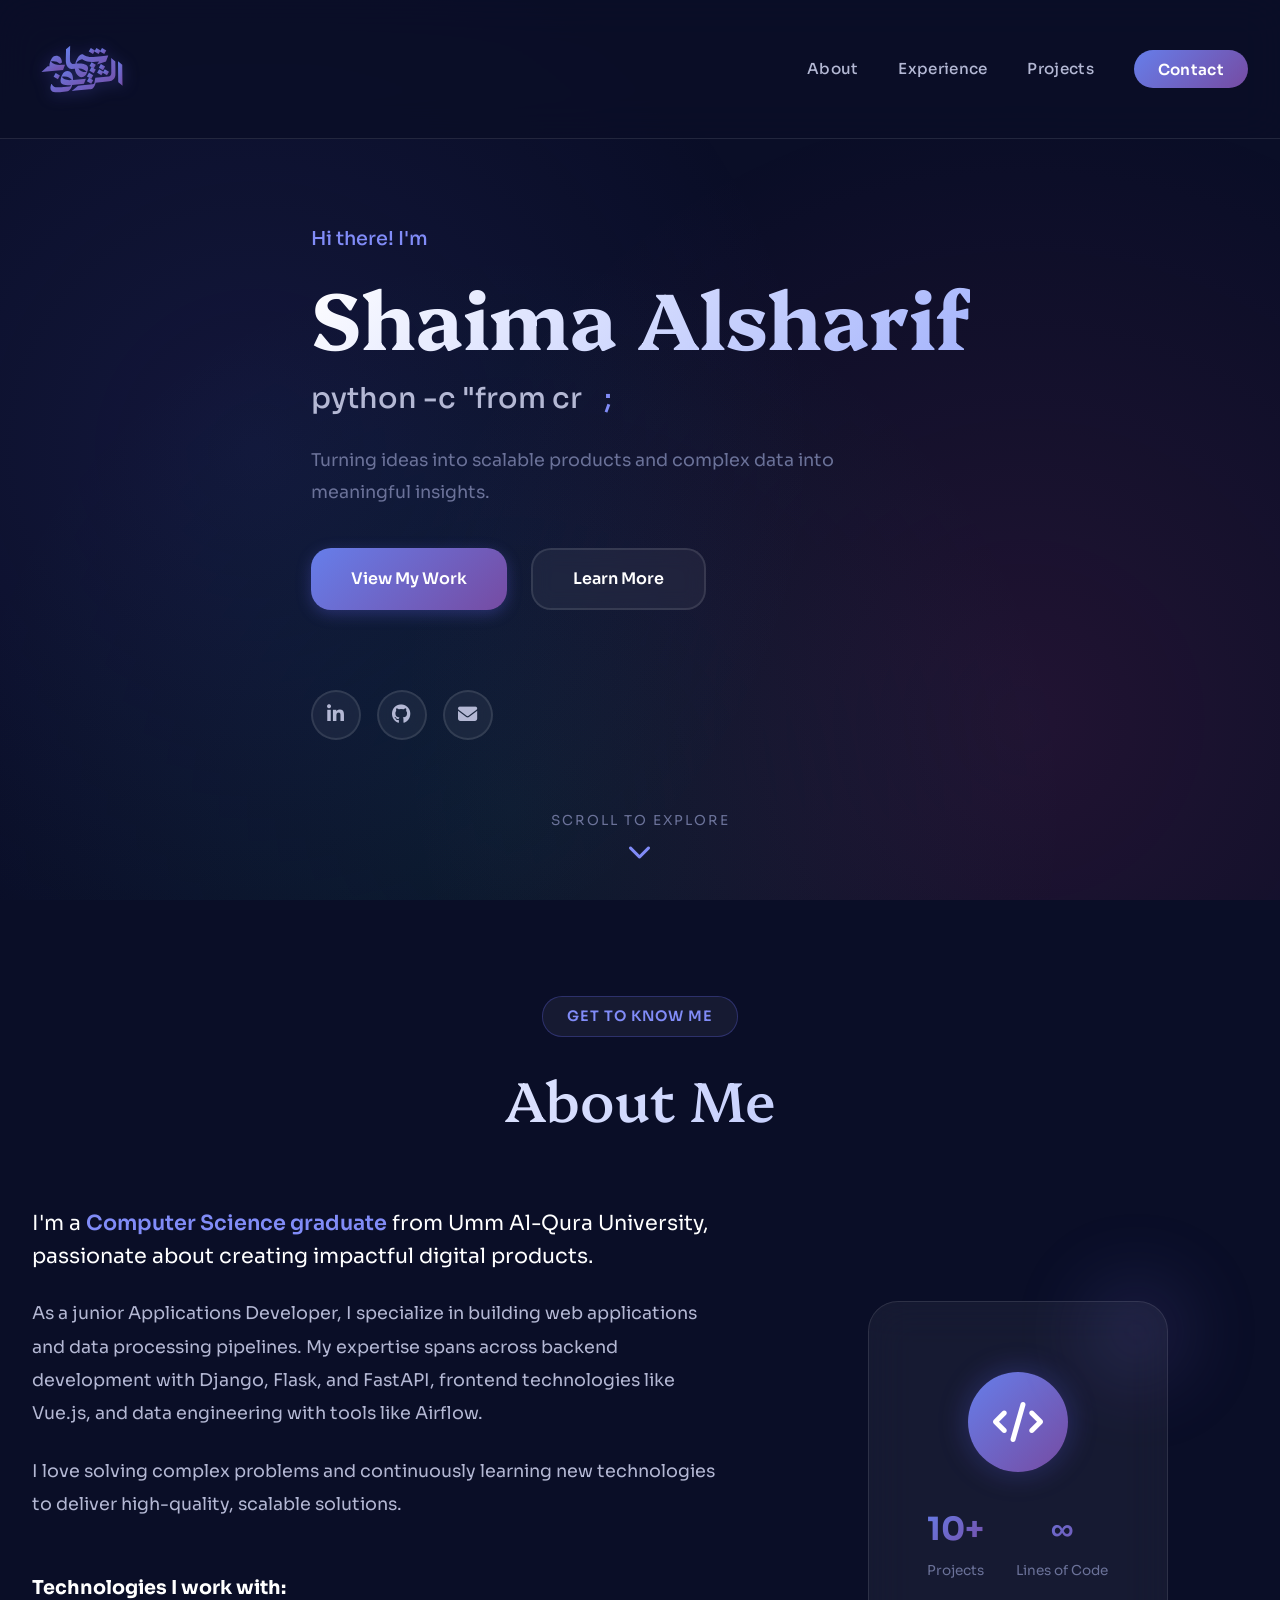
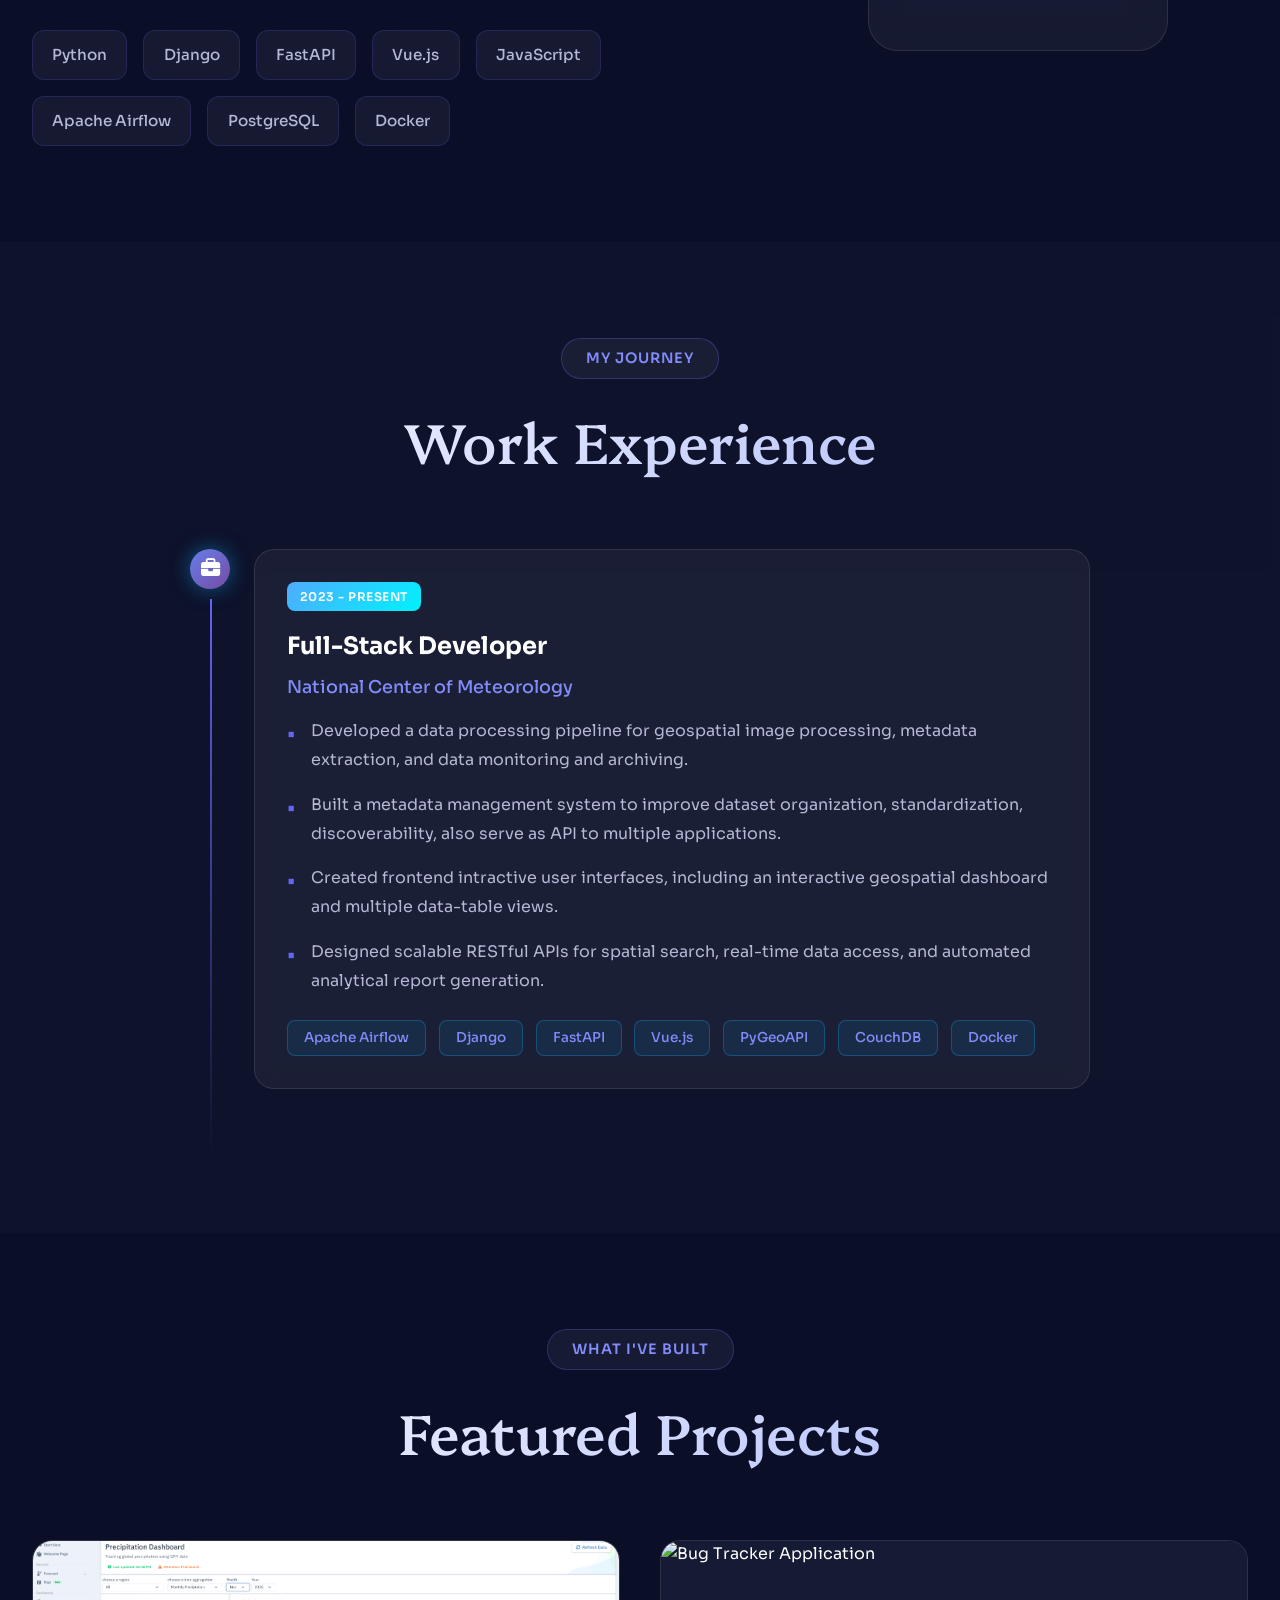
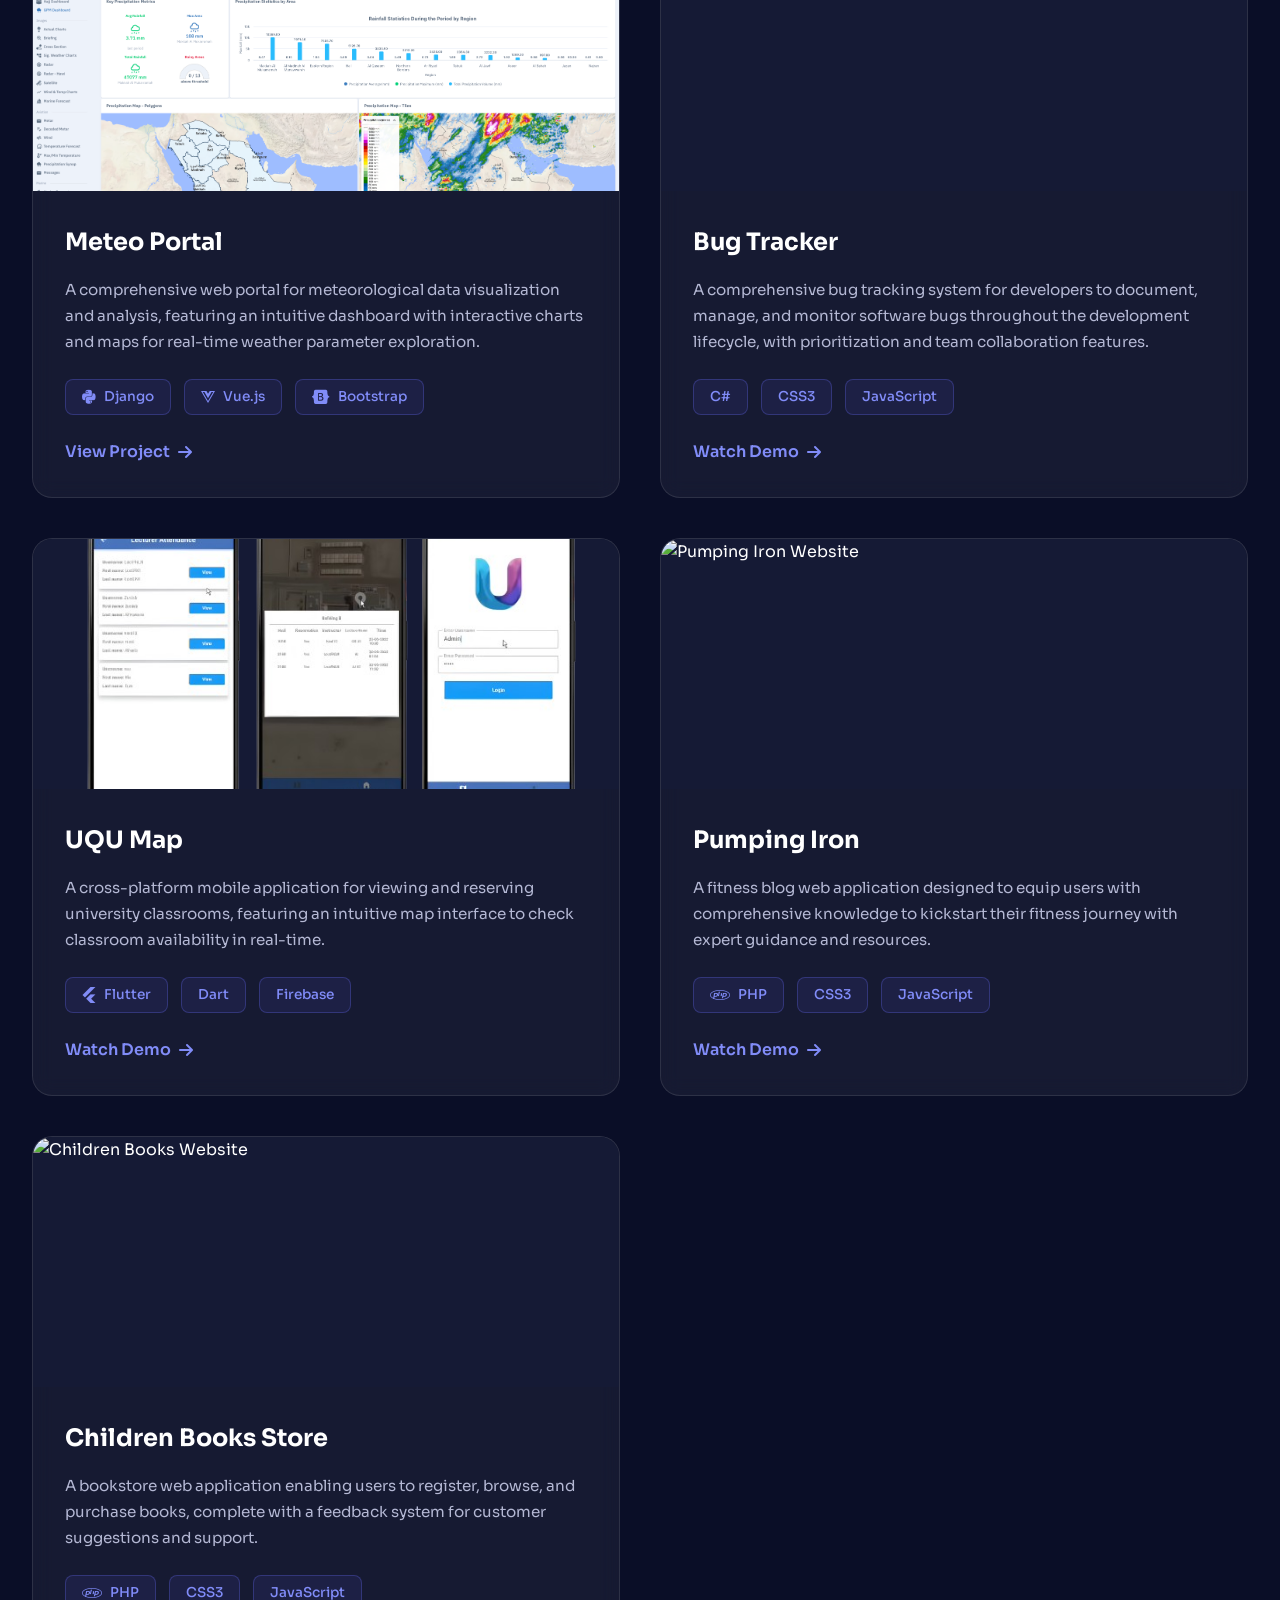
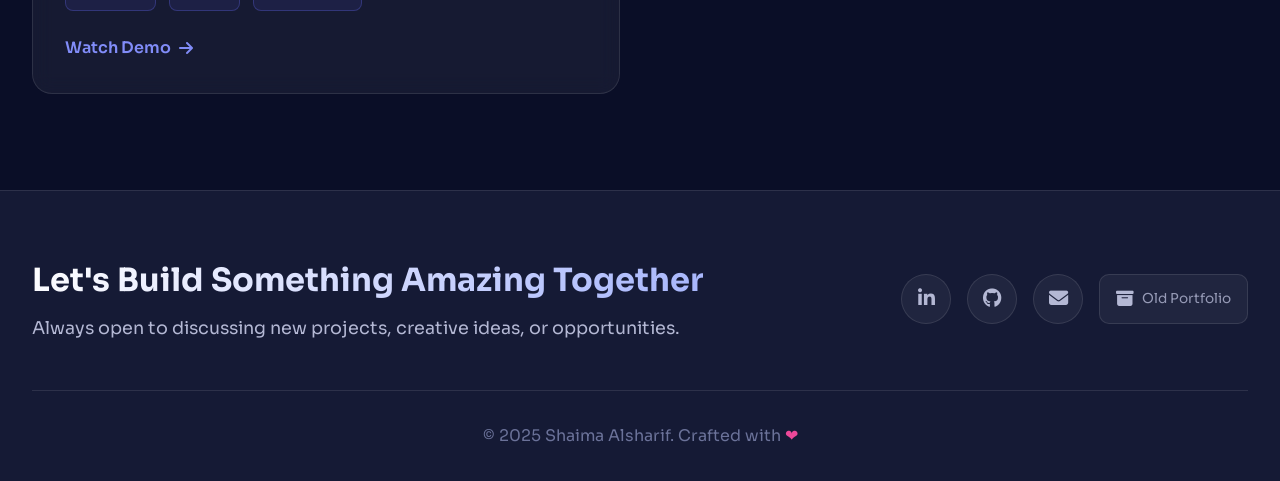
==== commit 5265ef53: "change the hero-title" ====
--- a/index.html
+++ b/index.html
@@ -97,9 +97,9 @@
           <span class="hero-greeting">Hi there! I'm</span>
           <h1 class="hero-name">Shaima Alsharif</h1>
           <p class="hero-title">
-            <span class="typing-text">python -c "from full_stack_developer import *</span>
+            <span class="typing-text">python -c "from craft import *</span>
             <span class="title-separator">;</span>
-            <span class="typing-text delay-1">init()"</span>
+            <span class="typing-text delay-1">full_stack_developer()"</span>
           </p>
           <p class="hero-description">
             Turning ideas into scalable products and complex data into meaningful insights.
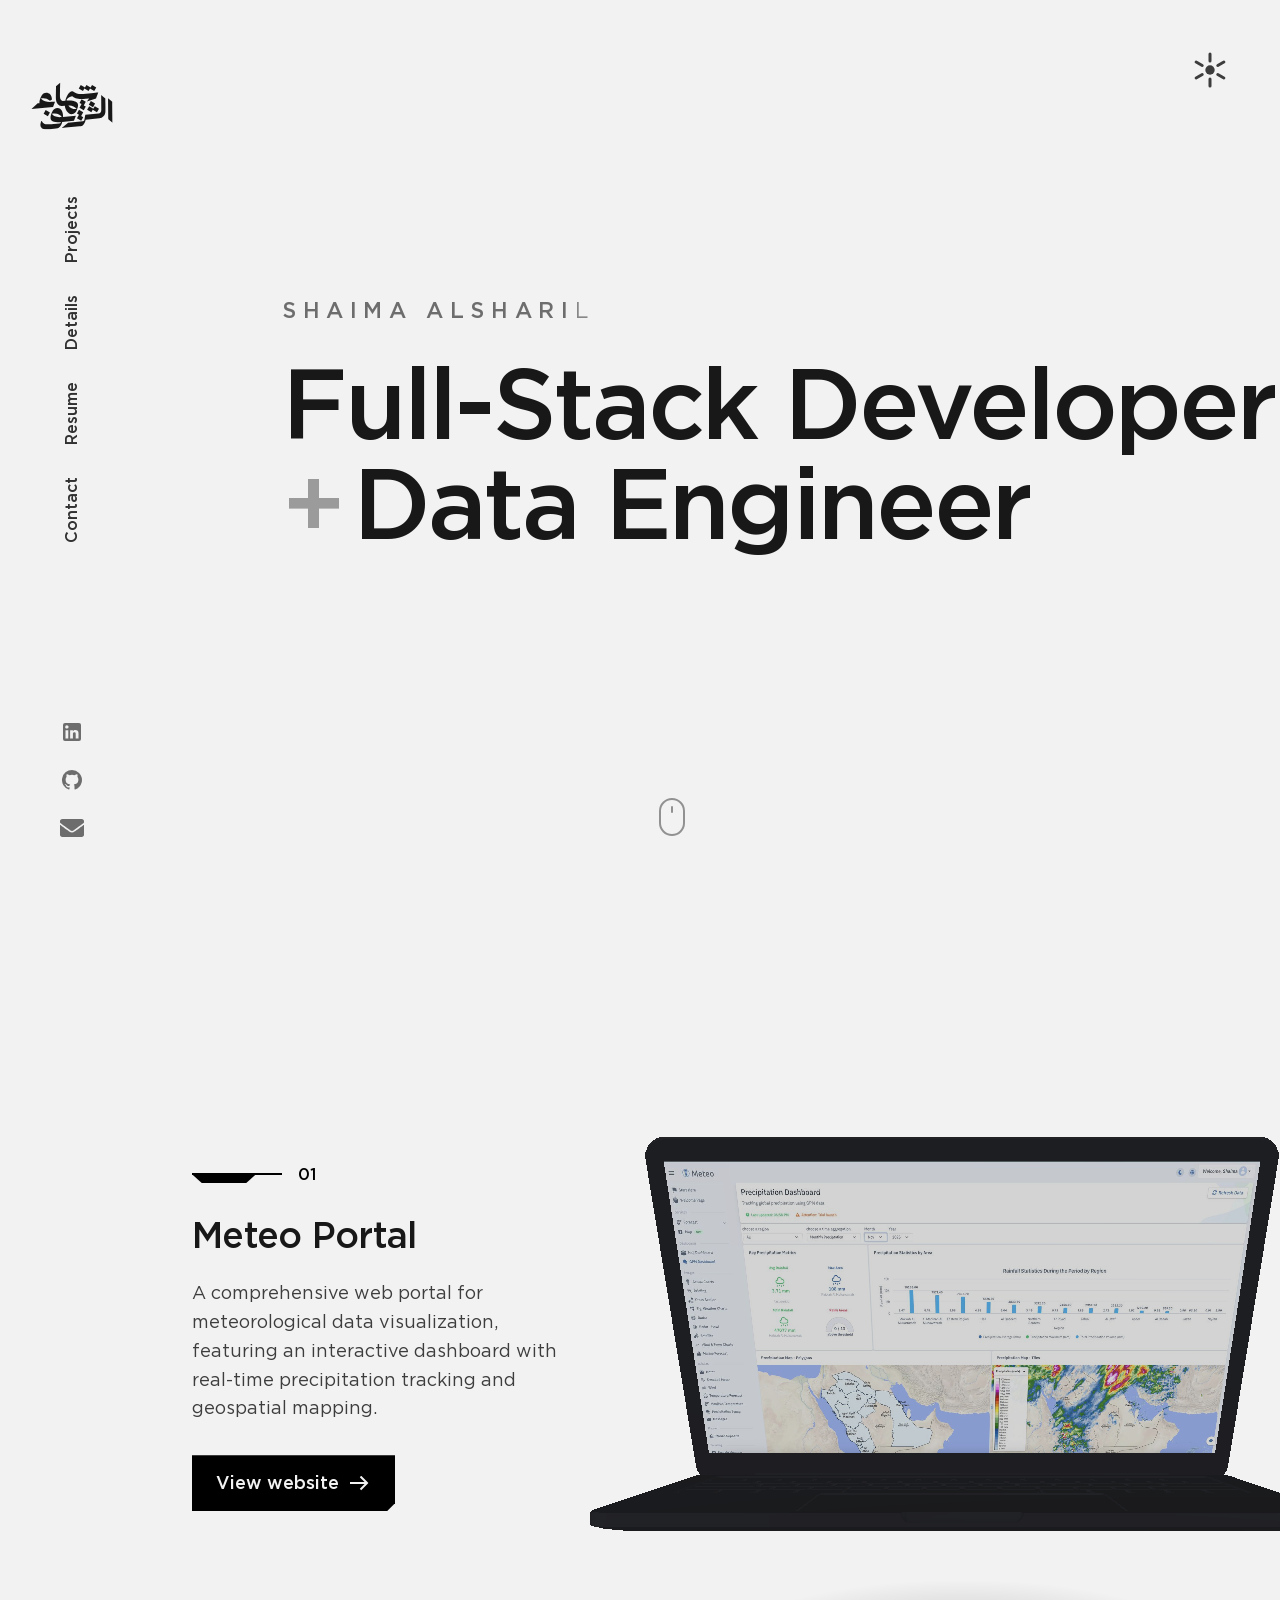
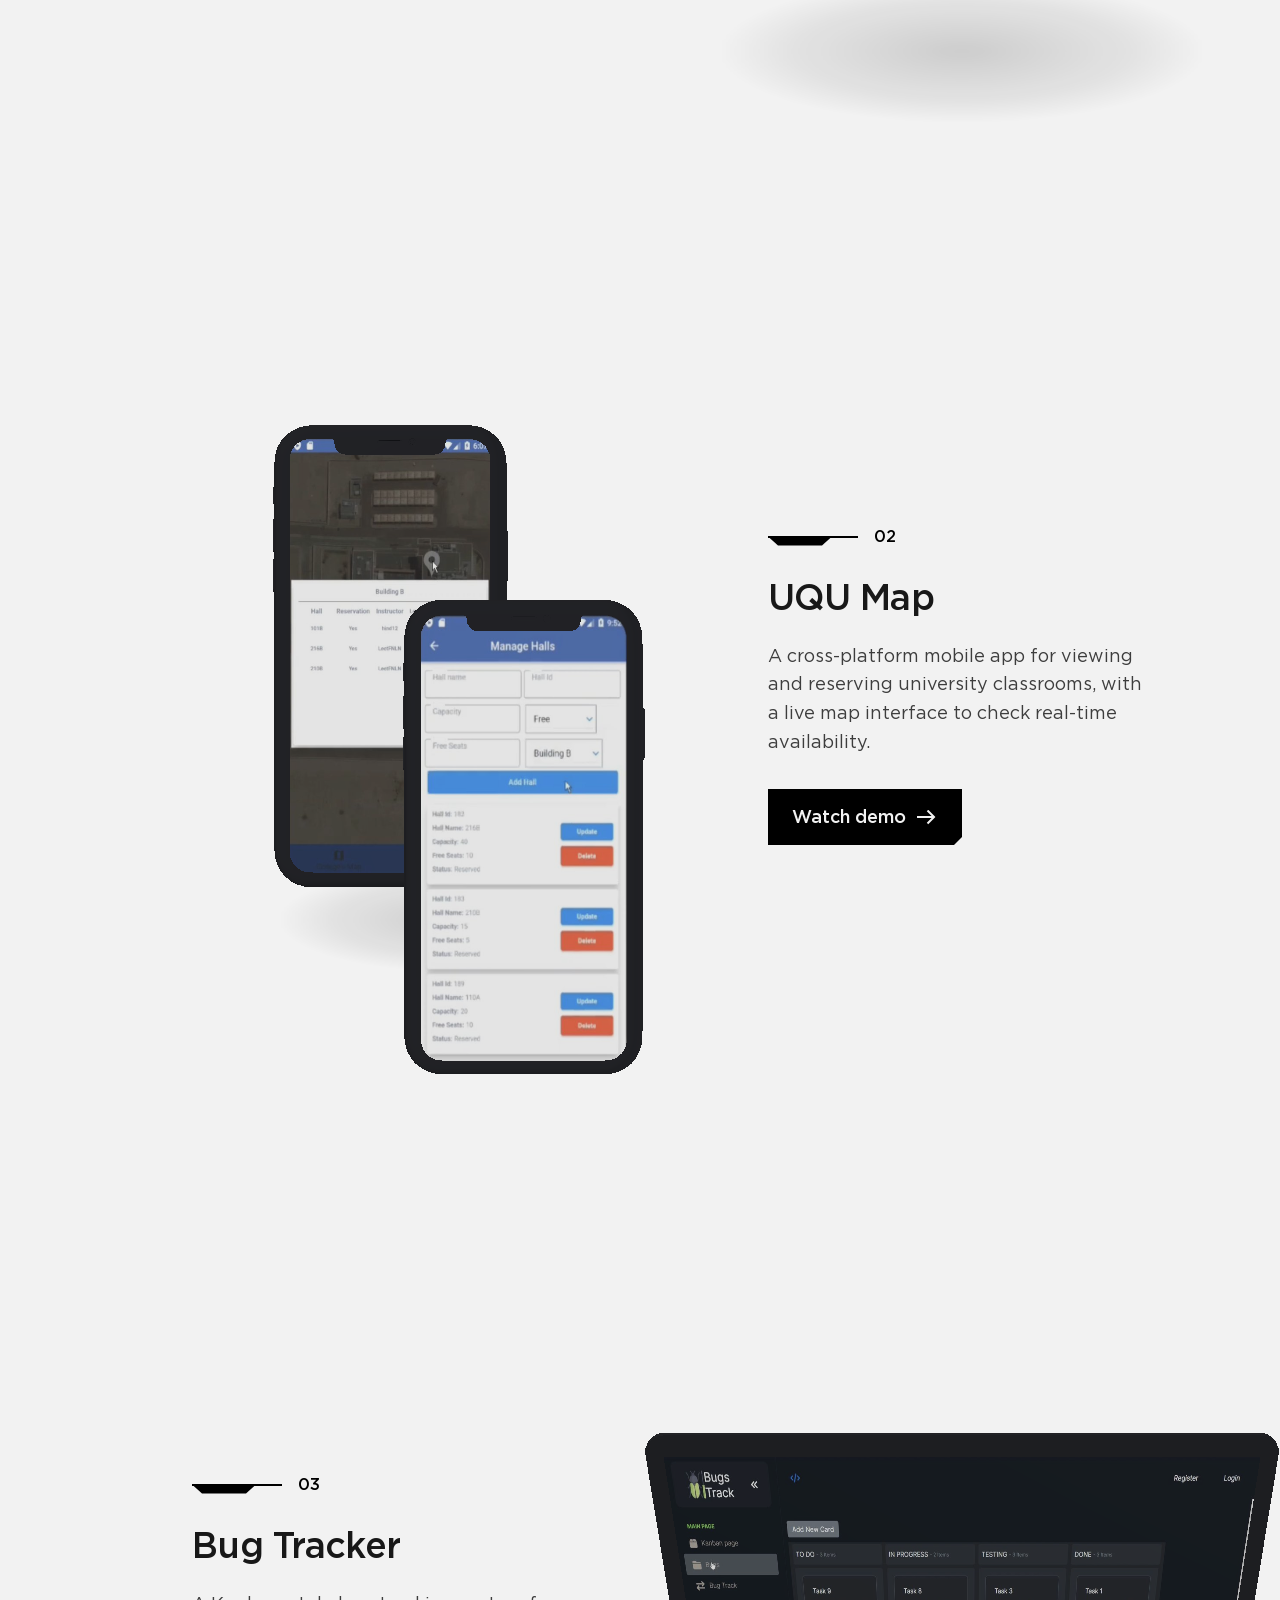
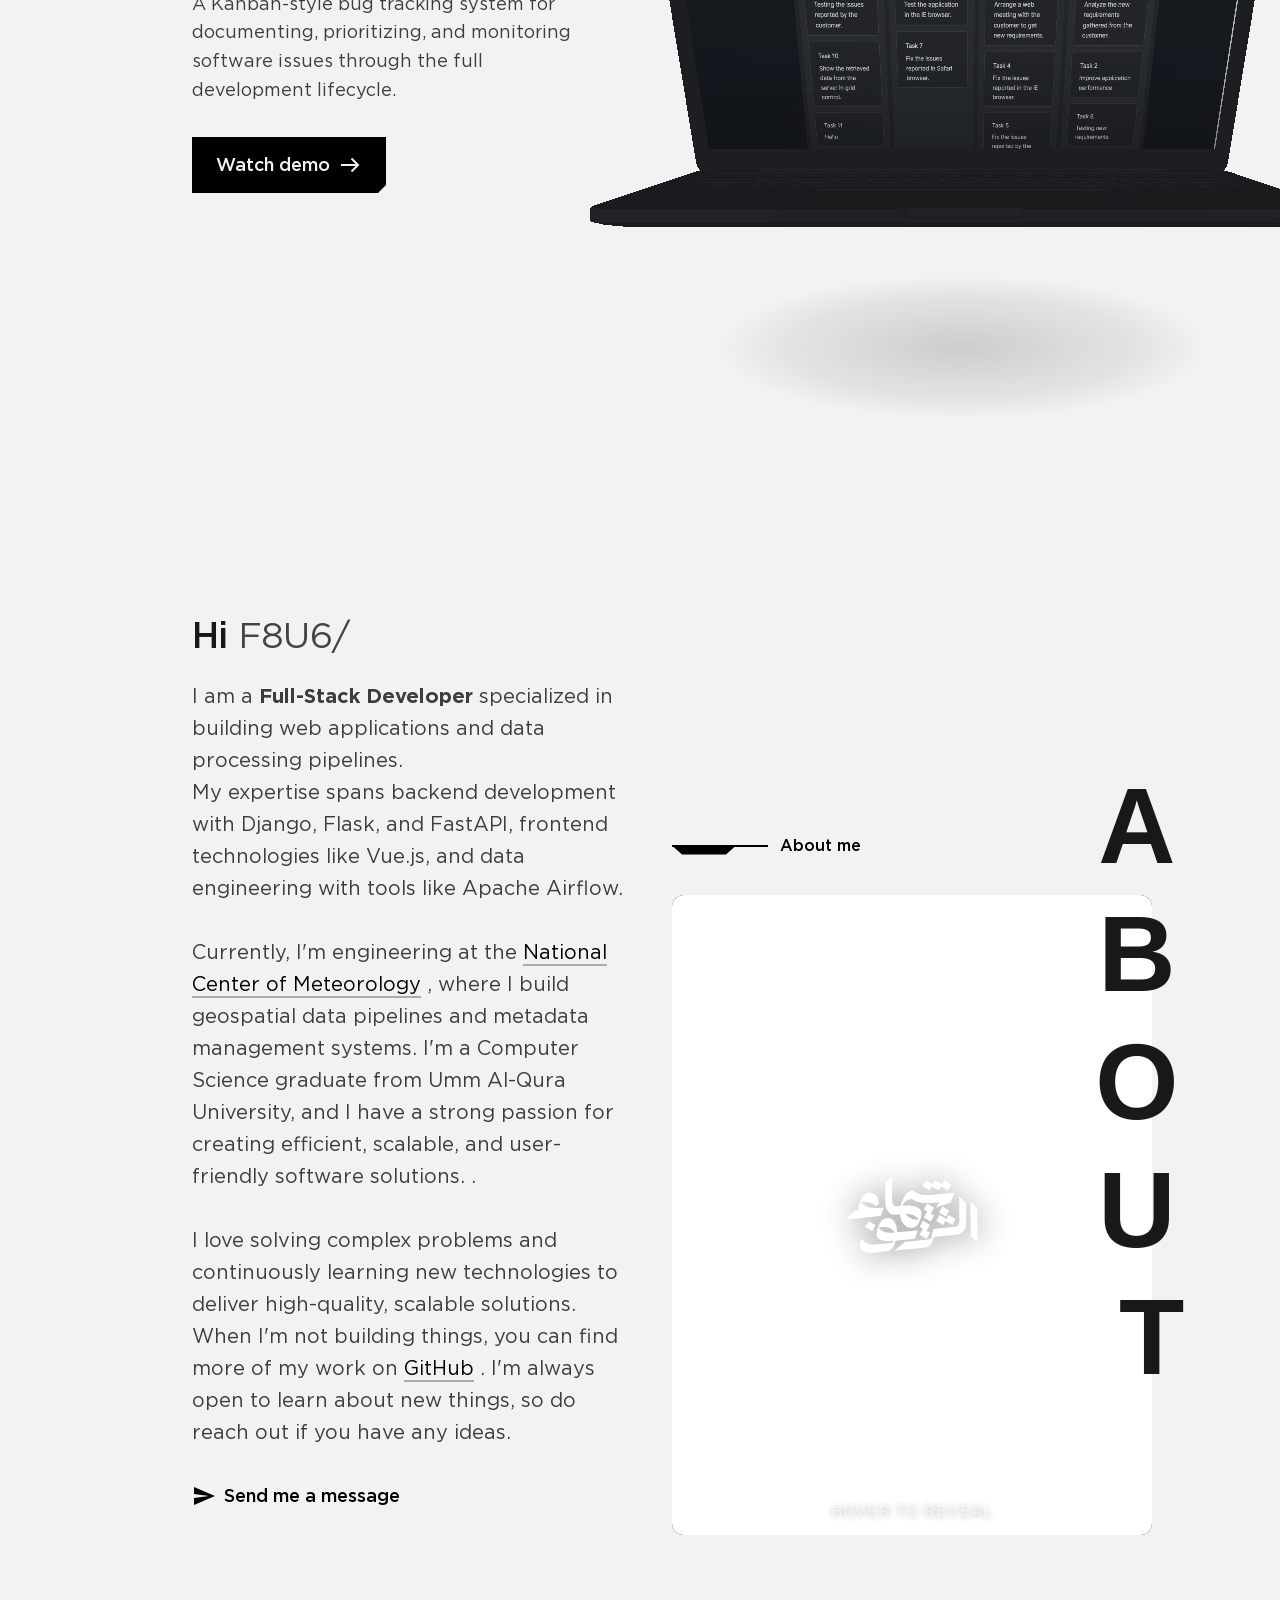
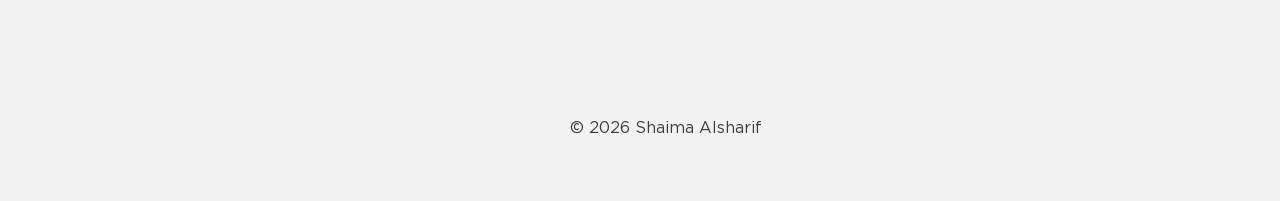
==== commit f5b2931c: "new portfolio ui" ====
--- a/index.html
+++ b/index.html
@@ -1,422 +1,285 @@
 <!DOCTYPE html>
 <html lang="en">
-  <head>
-    <meta charset="utf-8" />
-    <meta http-equiv="X-UA-Compatible" content="IE=edge" />
-    <meta name="viewport" content="width=device-width, initial-scale=1" />
-    <meta name="description" content="Shaima Alsharif - Application Developer & Data Engineer Portfolio" />
-    <meta name="author" content="Shaima Alsharif" />
-    <link rel="shortcut icon" href="./assets/img/favicon.ico" />
-    <title>Shaima Alsharif | Developer Portfolio</title>
-    <link rel="stylesheet" href="./assets/css/main.css" />
-    <link rel="stylesheet" href="https://cdnjs.cloudflare.com/ajax/libs/font-awesome/6.4.0/css/all.min.css">
-  </head>
-
-  <body>
-    <!-- SVG Gradients Definition (hidden) -->
-    <svg style="position: absolute; width: 0; height: 0;" aria-hidden="true">
-      <defs>
-        <!-- Primary Gradient (Purple to Deep Purple) - RECOMMENDED -->
-        <linearGradient id="logo-gradient-primary" x1="0%" y1="0%" x2="100%" y2="100%">
-          <stop offset="0%" style="stop-color:#667eea;stop-opacity:1" />
-          <stop offset="100%" style="stop-color:#764ba2;stop-opacity:1" />
-        </linearGradient>
-        
-        <!-- Vibrant Gradient (Purple to Pink) - PLAYFUL -->
-        <linearGradient id="logo-gradient-vibrant" x1="0%" y1="0%" x2="100%" y2="100%">
-          <stop offset="0%" style="stop-color:#6366f1;stop-opacity:1" />
-          <stop offset="50%" style="stop-color:#a855f7;stop-opacity:1" />
-          <stop offset="100%" style="stop-color:#ec4899;stop-opacity:1" />
-        </linearGradient>
-        
-        <!-- Cool Gradient (Blue to Cyan) -->
-        <linearGradient id="logo-gradient-cool" x1="0%" y1="0%" x2="100%" y2="100%">
-          <stop offset="0%" style="stop-color:#4facfe;stop-opacity:1" />
-          <stop offset="100%" style="stop-color:#00f2fe;stop-opacity:1" />
-        </linearGradient>
-        
-        <!-- Warm Gradient (Pink to Yellow) -->
-        <linearGradient id="logo-gradient-warm" x1="0%" y1="0%" x2="100%" y2="100%">
-          <stop offset="0%" style="stop-color:#fa709a;stop-opacity:1" />
-          <stop offset="100%" style="stop-color:#fee140;stop-opacity:1" />
-        </linearGradient>
-
-        <!-- Animated Gradient - MOST PLAYFUL -->
-        <linearGradient id="logo-gradient-animated" x1="0%" y1="0%" x2="100%" y2="100%">
-          <stop offset="0%" style="stop-color:#667eea;stop-opacity:1">
-            <animate attributeName="stop-color" values="#667eea;#ec4899;#10b981;#667eea" dur="8s" repeatCount="indefinite" />
-          </stop>
-          <stop offset="100%" style="stop-color:#764ba2;stop-opacity:1">
-            <animate attributeName="stop-color" values="#764ba2;#f5576c;#4facfe;#764ba2" dur="8s" repeatCount="indefinite" />
-          </stop>
-        </linearGradient>
-      </defs>
-    </svg>
-
-    <!-- Navigation -->
-    <nav class="navbar">
-      <div class="nav-container">
-        <a href="#" class="nav-logo-link" aria-label="Shaima Alsharif Home">
-          <svg class="nav-logo" viewBox="0 0 529.16669 529.16669" xmlns="http://www.w3.org/2000/svg" role="img" aria-label="Shaima Alsharif Logo">
-            <g transform="translate(-4247.4521,32.014614)" fill="url(#logo-gradient-primary)">
-              <g transform="matrix(2.5716938,0,0,2.5716938,6003.3577,-2361.339)">
-                <path d="m -604.2299,960.5812 -8.6108,7.1887 c 0.087,6.0082 -0.5647,22.0738 -0.084,27.7404 0.6046,7.1343 5.7271,13.9222 12.0587,13.3279 l 6.2704,-0.5886 c 0.4165,8.8827 6.9543,17.1276 13.6623,17.1276 6.7079,0 9.0311,-3.6177 11.3393,-9.4185 2.308,-5.8008 2.9113,-9.3316 1.0764,-12.8664 -1.8348,-3.5349 -8.8061,-6.9774 -22.1697,-5.7232 0,0 -0.50468,-0.88762 -0.24094,-1.40775 0.71522,-1.41052 3.80347,-6.57693 10.99844,-7.37135 2.16226,-0.23874 5.2294,7.2484 28.0541,5.1061 l 7.1789,-0.6738 -4.5439,6.5158 18.7219,-6.1613 4.642,-12.3492 c 0,0 -15.847,1.4279 -30.7314,2.8841 -14.5231,1.3631 -19.7218,-5.6157 -22.5232,-5.6157 -2.8014,0 -7.3462,2.3866 -11.2732,10.1741 -1.1974,2.3969 -2.2567,5.135 -3.1481,9.172 l -5.772,0.5417 c -2.0347,0.191 -5.0936,-2.7121 -5.2124,-7.3051 -0.178,-6.8921 0.3072,-30.2975 0.3072,-30.2975 z m 33.9757,54.2675 c -6.7423,0.5584 -12.8562,-0.9694 -17.1731,-7.2719 7.3984,-0.6946 12.6786,2.2753 17.1731,7.2719 z" />
-                <path d="m -550.25483,965.29265 8.7253,5.1187 -4.1943,7.5498 -8.727,-5.1169 z" />
-                <path d="m -561.82453,965.29265 8.7253,5.1187 -4.1943,7.5498 -8.727,-5.1169 z" />
-                <path d="m -538.68513,965.29265 8.7253,5.1187 -4.1943,7.5498 -8.727,-5.1169 z" />
-                <path d="m -560.2341,994.7494 8.7253,5.1187 -4.1943,7.5498 -8.727,-5.1169 z" />
-                <path d="m -560.2341,1004.7598 8.7253,5.1187 -4.1943,7.5498 -8.727,-5.1169 z" />
-                <path d="m -632.9111,981.2283 c -7.5428,0.065 -10.5684,7.5502 -12.0132,11.6261 -1.3115,3.6999 -2.3659,7.052 -1.9461,9.9369 l -3.6158,0.3395 -12.8757,11.5724 44.4835,-4.1749 4.0386,-10.743 -3.1508,0.2734 c -11.2611,0.6913 -18.7599,0.7279 -26.1048,-6.8296 6.4786,-1.6689 12.9411,-0.4684 18.9265,4.5191 l 4.1046,-2.4396 c -0.2607,-10.1727 -6.2463,-14.129 -11.8468,-14.0803 z" />
-                <path d="m -505.7178,992.8988 c 0,0 0.4424,34.6684 0.6111,43.0977 l 8.6708,7.0964 c -0.1267,-6.5183 -0.6277,-39.407 -0.6058,-43.0822 z" />
-                <path d="m -610.0189,1012.7804 c -8.0704,-0.035 -11.1231,8.579 -12.6968,13.0743 -5.0893,14.5384 4.3139,17.5099 20.0357,15.9733 -0.2355,1.0647 -0.77,2.2037 -3.3618,2.5677 l -16.7639,1.625 c -13.582,1.2303 -16.1888,-1.1094 -19.3538,-6.6115 h -0.9581 c -1.9792,5.5034 -3.1271,10.9017 0.7798,14.2746 3.2611,2.8154 8.0784,3.5641 17.5674,2.6293 l 3.1236,-0.298 c 6.7157,-0.6985 12.3146,-1.4703 13.8593,-2.2052 4.3286,-2.0594 7.2417,-8.9959 7.7019,-12.2355 l 24.2042,-2.3662 4.0054,-10.6562 -26.4237,2.4799 c 0.446,-8.7999 -2.9013,-18.2919 -11.7192,-18.2515 z m 9.2384,18.4895 c -9.9942,1.0099 -17.3311,-0.8275 -20.5899,-6.4926 10.4959,-1.7072 15.9993,0.7123 20.5899,6.4926 z" />
-                <path d="m -519.8935,986.1578 c 0,0 0.4263,25.6997 0.3075,30.2927 -0.1498,5.7899 -2.4589,7.3059 -5.6271,7.6156 l -27.2774,2.6665 c 0,0 -1.6149,9.1312 -1.8815,10.3792 -0.2666,1.248 -0.7736,2.6344 -3.4287,2.894 -2.6903,0.2629 -30.1563,2.9476 -30.1563,2.9476 l -13.008,11.0453 c 0,0 24.3233,-2.3776 35.9234,-3.5114 4.7398,-0.4633 5.9794,-0.9025 7.6745,-2.481 3.1123,-2.8982 5.1931,-8.4914 5.5711,-11.152 l 28.2397,-2.7606 c 6.5731,-0.6426 11.7533,-5.873 12.3579,-13.0073 0.4804,-5.6666 -0.1708,-21.7317 -0.084,-27.7399 z" />
-                <path d="m -533.0385,1009.0505 8.7253,5.1187 -4.1943,7.5498 -8.727,-5.1169 z" />
-                <path d="m -544.6082,1009.0505 8.7253,5.1187 -4.1943,7.5498 -8.727,-5.1169 z" />
-                <path d="m -541.1064,998.443 8.7253,5.1187 -4.1943,7.5498 -8.727,-5.1169 z" />
-                <path d="m -565.5261,1016.4473 8.7253,5.1187 -4.1943,7.5498 -8.727,-5.1169 z" />
-                <path d="m -565.5261,1026.4577 8.7253,5.1187 -4.1943,7.5498 -8.727,-5.1169 z" />
-                <path d="m -634.0811,1016.8612 8.7253,5.1187 -4.1943,7.5498 -8.727,-5.1169 z" />
-              </g>
-            </g>
-          </svg>
-        </a>
-        <ul class="nav-menu">
-          <li><a href="#about" class="nav-link">About</a></li>
-          <li><a href="#experience" class="nav-link">Experience</a></li>
-          <li><a href="#projects" class="nav-link">Projects</a></li>
-          <li><a href="mailto:shaimaa.alshariif@gmail.com" class="nav-link nav-cta">Contact</a></li>
-        </ul>
-      </div>
-    </nav>
-
-    <!-- Hero Section -->
-    <section id="hero">
-      <div id="particles-js"></div>
-      <div class="hero-content">
-        <div class="hero-text">
-          <span class="hero-greeting">Hi there! I'm</span>
-          <h1 class="hero-name">Shaima Alsharif</h1>
-          <p class="hero-title">
-            <span class="typing-text">python -c "from craft import *</span>
-            <span class="title-separator">;</span>
-            <span class="typing-text delay-1">full_stack_developer()"</span>
-          </p>
-          <p class="hero-description">
-            Turning ideas into scalable products and complex data into meaningful insights.
-          </p>
-          <div class="hero-cta">
-            <a href="#projects" class="btn btn-primary">View My Work</a>
-            <a href="#about" class="btn btn-secondary">Learn More</a>
-          </div>
-        </div>
-        <div class="hero-social">
-          <a href="https://www.linkedin.com/in/shaima-alsharif/" target="_blank" class="social-link" aria-label="LinkedIn">
-            <i class="fab fa-linkedin-in"></i>
-          </a>
-          <a href="https://github.com/ShaimaManami" target="_blank" class="social-link" aria-label="GitHub">
-            <i class="fab fa-github"></i>
-          </a>
-          <a href="mailto:shaimaa.alshariif@gmail.com" class="social-link" aria-label="Email">
-            <i class="fas fa-envelope"></i>
-          </a>
-        </div>
-      </div>
-      <div class="scroll-indicator">
-        <span class="scroll-text">Scroll to explore</span>
-        <i class="fas fa-chevron-down scroll-arrow"></i>
-      </div>
-    </section>
-
-    <!-- About Section -->
-    <section id="about" class="section">
-      <div class="container">
-        <div class="section-header">
-          <span class="section-tag">Get to know me</span>
-          <h2 class="section-title">About Me</h2>
-        </div>
-        <div class="about-content">
-          <div class="about-text">
-            <p class="about-intro">
-              I'm a <strong>Computer Science graduate</strong> from Umm Al-Qura University, 
-              passionate about creating impactful digital products.
-            </p>
-            <p>
-              As a junior Applications Developer, I specialize in building web applications 
-              and data processing pipelines. My expertise spans across backend development with 
-              Django, Flask, and FastAPI, frontend technologies like Vue.js, and data engineering 
-              with tools like Airflow.
-            </p>
-            <p>
-              I love solving complex problems and continuously learning new technologies 
-              to deliver high-quality, scalable solutions.
-            </p>
-            <div class="tech-stack">
-              <h3>Technologies I work with:</h3>
-              <div class="tech-grid">
-                <span class="tech-badge">Python</span>
-                <span class="tech-badge">Django</span>
-                <span class="tech-badge">FastAPI</span>
-                <span class="tech-badge">Vue.js</span>
-                <span class="tech-badge">JavaScript</span>
-                <span class="tech-badge">Apache Airflow</span>
-                <span class="tech-badge">PostgreSQL</span>
-                <span class="tech-badge">Docker</span>
-              </div>
+    <head>
+        <meta charSet="utf-8"/>
+        <meta name="viewport" content="width=device-width, initial-scale=1"/>
+        <meta name="theme-color" content="#F2F2F2"/>
+        <meta name="color-scheme" content="light dark"/>
+        <link rel="stylesheet" href="/assets/css/theme.css"/>
+        <title>Shaima Alsharif | Full-Stack Developer</title>
+        <meta name="description" content="Portfolio of Shaima Alsharif — a Full-Stack Developer specializing in web applications and data processing pipelines."/>
+        <meta name="author" content="Shaima Alsharif"/>
+        <meta property="og:image" content="https://shaimamanami.github.io/site-preview.png"/>
+        <meta property="og:image:alt" content="Banner for the site"/>
+        <meta property="og:image:width" content="1906"/>
+        <meta property="og:image:height" content="919"/>
+        <meta property="og:title" content="Shaima Alsharif | Full-Stack Developer"/>
+        <meta property="og:site_name" content="Shaima Alsharif"/>
+        <meta property="og:type" content="website"/>
+        <meta property="og:url" content="https://shaimamanami.github.io"/>
+        <meta property="og:locale" content="en_US"/>
+        <meta property="og:description" content="Portfolio of Shaima Alsharif — a Full-Stack Developer specializing in web applications and data processing pipelines."/>
+        <meta property="twitter:card" content="summary_large_image"/>
+        <meta property="twitter:description" content="Portfolio of Shaima Alsharif — a Full-Stack Developer specializing in web applications and data processing pipelines."/>
+        <meta property="twitter:title" content="Shaima Alsharif | Full-Stack Developer"/>
+        <meta property="twitter:image" content="https://shaimamanami.github.io/site-preview.png"/>
+        <link rel="stylesheet" href="/assets/css/base.css"/>
+        <link rel="stylesheet" href="/assets/css/image.css"/>
+        <link rel="stylesheet" href="/assets/css/primitives.css"/>
+        <link rel="stylesheet" href="/assets/css/heading.css"/>
+        <link rel="stylesheet" href="/assets/css/error-page.css"/>
+        <link rel="stylesheet" href="/assets/css/decoder-text.css"/>
+        <link rel="stylesheet" href="/assets/css/visually-hidden.css"/>
+        <link rel="preload" href="/assets/fonts/gotham-medium.woff2" as="font" type="font/woff2" crossorigin=""/>
+        <link rel="preload" href="/assets/fonts/gotham-book.woff2" as="font" type="font/woff2" crossorigin=""/>
+        <link rel="manifest" href="/manifest.json"/>
+        <link rel="icon" href="/favicon.ico" type="image/svg+xml"/>
+        <link rel="shortcut_icon" href="/shortcut.png" type="image/png" sizes="64x64"/>
+        <link rel="apple-touch-icon" href="/icon-256.png" sizes="256x256"/>
+        <link rel="author" href="/humans.txt" type="text/plain"/>
+        <link rel="stylesheet" href="/assets/css/home.css"/>
+        <link rel="stylesheet" href="/assets/css/layout.css"/>
+        <link rel="stylesheet" href="/assets/css/divider.css"/>
+        <link rel="stylesheet" href="/assets/css/link.css"/>
+        <link rel="stylesheet" href="/assets/css/hero-sphere.css"/>
+        <link rel="stylesheet" href="/assets/css/model-viewer.css"/>
+        <link rel="preload" href="/assets/draco/draco_wasm_wrapper.js" as="script" type="text/javascript"/>
+        <link rel="preload" href="/assets/draco/draco_decoder.wasm" as="fetch" type="application/wasm" crossorigin=""/>
+        <link rel="canonical" href="https://shaimamanami.github.io"/>
+        <script type="application/ld+json">
+            {
+                "@context": "https://schema.org",
+                "@graph": [
+                    {
+                        "@type": "Person",
+                        "@id": "https://shaimamanami.github.io/#person",
+                        "name": "Shaima Alsharif",
+                        "alternateName": [
+                            "Shaima Alsharif",
+                            "ShaimaManami"
+                        ],
+                        "url": "https://shaimamanami.github.io",
+                        "jobTitle": "Full-Stack Developer",
+                        "description": "Shaima Alsharif is a Full-Stack Developer working on web applications and data processing pipelines.",
+                        "knowsAbout": [
+                            "Full-Stack Development",
+                            "Data Engineering",
+                            "Web Development",
+                            "Mobile Development",
+                            "Backend Development"
+                        ],
+                        "sameAs": [
+                            "https://github.com/ShaimaManami",
+                            "https://www.linkedin.com/in/shaima-alsharif/"
+                        ]
+                    },
+                    {
+                        "@type": "WebSite",
+                        "@id": "https://shaimamanami.github.io/#website",
+                        "url": "https://shaimamanami.github.io",
+                        "name": "Shaima Alsharif — Full-Stack Developer",
+                        "description": "Portfolio of Shaima Alsharif, a Full-Stack Developer.",
+                        "inLanguage": "en",
+                        "publisher": {
+                            "@id": "https://shaimamanami.github.io/#person"
+                        }
+                    }
+                ]
+            }</script>
+    </head>
+    <body data-theme="light">
+        <!-- <div class="progress-bar" data-status="idle" data-visible="false" data-complete="false"></div> -->
+        <a class="visually-hidden page__skip-link" data-hidden="false" data-show-on-focus="true" href="#main-content">Skip to main content</a>
+        <header class="navbar" id="navbar-root"></header>
+        <main id="main-content" class="page" tabindex="-1" data-loading="false">
+            <div class="home">
+                <section class="section hero" id="intro" aria-labelledby="intro-title" tabindex="-1">
+                    <header class="hero__text">
+                        <h1 class="hero__name" data-visible="false" id="intro-title">
+                            <span class="decoder-text">
+                                <span class="visually-hidden" data-hidden="true">Shaima Alsharif</span>
+                                <span aria-hidden="true"></span>
+                            </span>
+                        </h1>
+                        <h2 class="heading hero__title" data-align="auto" data-weight="medium" data-level="0">
+                            <span class="visually-hidden" data-hidden="true">Full-Stack Developer + Data Engineer</span>
+                            <span aria-hidden="true" class="hero__row">
+                                <span class="hero__word" data-status="exited" style="--delay:200ms">Full-Stack Developer</span>
+                                <span class="hero__line" data-status="exited"></span>
+                            </span>
+                            <div class="hero__row">
+                                <span aria-hidden="true" class="hero__word" data-plus="true" data-status="exited" style="--delay:600ms">Data Engineer</span>
+                            </div>
+                        </h2>
+                    </header>
+                    <a class="hero__scroll-indicator" data-status="exited" data-hidden="false" data-discover="true" href="/#project-1">
+                        <span class="visually-hidden" data-hidden="true">Scroll to projects</span>
+                    </a>
+                    <a class="hero__mobile-scroll-indicator" data-status="exited" data-hidden="false" data-discover="true" href="/#project-1">
+                        <span class="visually-hidden" data-hidden="true">Scroll to projects</span>
+                        <svg aria-hidden="true" stroke="currentColor" width="43" height="15" viewBox="0 0 43 15">
+                            <path d="M1 1l20.5 12L42 1" stroke-width="2" fill="none"></path>
+                        </svg>
+                    </a>
+                </section>
+                <section class="section project-summary" data-first="true" aria-labelledby="project-1-title" id="project-1" tabindex="-1">
+                    <div class="project-summary__content">
+                        <div class="project-summary__details">
+                            <div aria-hidden="true" class="project-summary__index">
+                                <div class="divider" style="--lineWidth:100%;--lineHeight:2px;--notchWidth:64px;--notchHeight:8px;--collapseDelay:1000ms">
+                                    <div class="divider__line" data-collapsed="true"></div>
+                                    <div class="divider__notch" data-collapsed="true" style="--collapseDelay:1160ms"></div>
+                                </div>
+                                <span class="project-summary__index-number" data-visible="false">01</span>
+                            </div>
+                            <h2 class="heading project-summary__title" data-align="auto" data-weight="medium" data-level="3" data-visible="false" id="project-1-title">Meteo Portal</h2>
+                            <p class="text project-summary__description" data-align="auto" data-size="m" data-weight="auto" data-visible="false">A comprehensive web portal for meteorological data visualization, featuring an interactive dashboard with real-time precipitation tracking and geospatial mapping.</p>
+                            <div class="project-summary__button" data-visible="false">
+                                <a class="button" href="https://meteo.ncm.gov.sa/en/start/start-here/" rel="noopener noreferrer" target="_blank">
+                                    <span class="button__text">View website</span>
+                                    <svg aria-hidden="true" class="icon button__icon" width="24" height="24" data-end="true" data-shift="true">
+                                        <use href="/assets/images/icons-placeholder.svg#arrow-right"></use>
+                                    </svg>
+                                </a>
+                            </div>
+                        </div>
+                        <div class="project-summary__preview">
+                            <svg type="project" data-visible="false" data-light="true" style="--opacity:70%" class="project-summary__placeholder-svg" data-device="laptop" viewBox="0 0 751 136">
+                                <use href="/assets/images/home_placeholder.svg#project"></use>
+                            </svg>
+                            <div class="project-summary__model" data-device="laptop" style="--delay:700ms">
+                                <div class="loader project-summary__loader" data-center="true" style="--width:32px;--height:4px" data-visible="false">
+                                    <div class="loader__dot"></div>
+                                </div>
+                            </div>
+                        </div>
+                    </div>
+                </section>
+                <section class="section project-summary" data-alternate="true" data-first="false" aria-labelledby="project-2-title" id="project-2" tabindex="-1">
+                    <div class="project-summary__content">
+                        <div class="project-summary__preview">
+                            <svg type="project" data-visible="false" data-light="true" style="--opacity:70%" class="project-summary__placeholder-svg" data-device="phone" viewBox="0 0 751 136">
+                                <use href="/assets/images/home_placeholder.svg#project"></use>
+                            </svg>
+                            <div class="project-summary__model" data-device="phone" style="--delay:300ms">
+                                <div class="loader project-summary__loader" data-center="true" style="--width:32px;--height:4px" data-visible="false">
+                                    <div class="loader__dot"></div>
+                                </div>
+                            </div>
+                        </div>
+                        <div class="project-summary__details">
+                            <div aria-hidden="true" class="project-summary__index">
+                                <div class="divider" style="--lineWidth:100%;--lineHeight:2px;--notchWidth:64px;--notchHeight:8px;--collapseDelay:1000ms">
+                                    <div class="divider__line" data-collapsed="true"></div>
+                                    <div class="divider__notch" data-collapsed="true" style="--collapseDelay:1160ms"></div>
+                                </div>
+                                <span class="project-summary__index-number" data-visible="false">02</span>
+                            </div>
+                            <h2 class="heading project-summary__title" data-align="auto" data-weight="medium" data-level="3" data-visible="false" id="project-2-title">UQU Map</h2>
+                            <p class="text project-summary__description" data-align="auto" data-size="m" data-weight="auto" data-visible="false">A cross-platform mobile app for viewing and reserving university classrooms, with a live map interface to check real-time availability.</p>
+                            <div class="project-summary__button" data-visible="false">
+                                <a class="button" href="https://youtu.be/NXYu3jrSTbk" rel="noopener noreferrer" target="_blank">
+                                    <span class="button__text">Watch demo</span>
+                                    <svg aria-hidden="true" class="icon button__icon" width="24" height="24" data-end="true" data-shift="true">
+                                        <use href="/assets/images/icons-placeholder.svg#arrow-right"></use>
+                                    </svg>
+                                </a>
+                            </div>
+                        </div>
+                    </div>
+                </section>
+                <section class="section project-summary" data-first="false" aria-labelledby="project-3-title" id="project-3" tabindex="-1">
+                    <div class="project-summary__content">
+                        <div class="project-summary__details">
+                            <div aria-hidden="true" class="project-summary__index">
+                                <div class="divider" style="--lineWidth:100%;--lineHeight:2px;--notchWidth:64px;--notchHeight:8px;--collapseDelay:1000ms">
+                                    <div class="divider__line" data-collapsed="true"></div>
+                                    <div class="divider__notch" data-collapsed="true" style="--collapseDelay:1160ms"></div>
+                                </div>
+                                <span class="project-summary__index-number" data-visible="false">03</span>
+                            </div>
+                            <h2 class="heading project-summary__title" data-align="auto" data-weight="medium" data-level="3" data-visible="false" id="project-3-title">Bug Tracker</h2>
+                            <p class="text project-summary__description" data-align="auto" data-size="m" data-weight="auto" data-visible="false">A Kanban-style bug tracking system for documenting, prioritizing, and monitoring software issues through the full development lifecycle.</p>
+                            <div class="project-summary__button" data-visible="false">
+                                <a class="button" href="https://youtu.be/pxAF4e_zcto" rel="noopener noreferrer" target="_blank">
+                                    <span class="button__text">Watch demo</span>
+                                    <svg aria-hidden="true" class="icon button__icon" width="24" height="24" data-end="true" data-shift="true">
+                                        <use href="/assets/images/icons-placeholder.svg#arrow-right"></use>
+                                    </svg>
+                                </a>
+                            </div>
+                        </div>
+                        <div class="project-summary__preview">
+                            <svg type="project" data-visible="false" data-light="true" style="--opacity:70%" class="project-summary__placeholder-svg" data-device="laptop" viewBox="0 0 751 136">
+                                <use href="/assets/images/home_placeholder.svg#project"></use>
+                            </svg>
+                            <div class="project-summary__model" data-device="laptop" style="--delay:700ms">
+                                <div class="loader project-summary__loader" data-center="true" style="--width:32px;--height:4px" data-visible="false">
+                                    <div class="loader__dot"></div>
+                                </div>
+                            </div>
+                        </div>
+                    </div>
+                </section>
+                <section class="section profile" id="details" aria-labelledby="details-title" tabindex="-1">
+                    <div class="profile__content">
+                        <div class="profile__column">
+                            <h3 class="heading profile__title" data-align="auto" data-weight="medium" data-level="3" data-visible="false" id="details-title">
+                                <span class="decoder-text">
+                                    <span class="visually-hidden" data-hidden="true">Hi there</span>
+                                    <span aria-hidden="true"></span>
+                                </span>
+                            </h3>
+                            <p class="text profile__description" data-align="auto" data-size="l" data-weight="auto" data-visible="false">
+                                I am a <strong>Full-Stack Developer</strong>
+                                specialized in building web applications and data processing pipelines.<br/>My expertise spans backend development with Django, Flask, and FastAPI, frontend technologies like Vue.js, and data engineering with tools like Apache Airflow.
+                            </p>
+                            <p class="text profile__description" data-align="auto" data-size="l" data-weight="auto" data-visible="false">
+                                Currently, I&#x27;m engineering at the <a class="link" rel="noopener noreferrer" href="https://meteo.ncm.gov.sa/en/start/start-here/" target="_blank">National Center of Meteorology</a>
+                                , where I build geospatial data pipelines and metadata management systems. I&#x27;m a Computer Science graduate from Umm Al-Qura University, and I have a strong passion for creating efficient, scalable, and user-friendly software solutions.
+                                <!-- --  — if you&#x27;re curious what I use day to day, check out my <a class="link" href="/uses" data-discover="true">uses page </a> -->
+                                .
+                            </p>
+                            <p class="text profile__description" data-align="auto" data-size="l" data-weight="auto" data-visible="false">
+                                I love solving complex problems and continuously learning new technologies to deliver high-quality, scalable solutions. When I&#x27;m not building things, you can find more of my work on
+                                <!-- -->
+                                <a class="link" href="https://github.com/ShaimaManami" target="_blank" rel="noopener noreferrer">GitHub</a>
+                                . I&#x27;m always open to learn about new things, so do reach out if you have any ideas.
+                            </p>
+                            <a class="button profile__button" data-secondary="true" data-icon="send" href="/contact" data-visible="false" data-discover="true">
+                                <svg aria-hidden="true" class="icon button__icon" width="24" height="24" data-start="true">
+                                    <use href="/assets/images/icons-placeholder.svg#send"></use>
+                                </svg>
+                                <span class="button__text">Send me a message</span>
+                            </a>
+                        </div>
+                        <div class="profile__column">
+                            <div class="profile__tag" aria-hidden="true">
+                                <div class="divider" style="--lineWidth:100%;--lineHeight:2px;--notchWidth:64px;--notchHeight:8px;--collapseDelay:1000ms">
+                                    <div class="divider__line" data-collapsed="true"></div>
+                                    <div class="divider__notch" data-collapsed="true" style="--collapseDelay:1160ms"></div>
+                                </div>
+                                <div class="profile__tag-text" data-visible="false">About me</div>
+                            </div>
+                            <div class="profile__image">
+                                <div class="profile__xray" data-visible="false"></div>
+                                <svg class="profile__placeholder-svg" data-visible="false" viewBox="0 0 136 766">
+                                    <use href="/assets/images/home_placeholder.svg#profile"></use>
+                                </svg>
+                            </div>
+                        </div>
+                    </div>
+                </section>
+                <footer class="footer">
+                    <span class="text" data-align="center" data-size="s" data-weight="auto">
+                        <span class="footer__date">© 2026 Shaima Alsharif</span>
+                    </span>
+                </footer>
             </div>
-          </div>
-          <div class="about-visual">
-            <div class="profile-card">
-              <div class="profile-decoration"></div>
-              <div class="profile-icon">
-                <i class="fas fa-code"></i>
-              </div>
-              <div class="profile-stats">
-                <div class="stat-item">
-                  <span class="stat-number">10+</span>
-                  <span class="stat-label">Projects</span>
-                </div>
-                <div class="stat-item">
-                  <span class="stat-number">∞</span>
-                  <span class="stat-label">Lines of Code</span>
-                </div>
-              </div>
-            </div>
-          </div>
-        </div>
-      </div>
-    </section>
-
-    <!-- Experience Section -->
-    <section id="experience" class="section section-alt">
-      <div class="container">
-        <div class="section-header">
-          <span class="section-tag">My Journey</span>
-          <h2 class="section-title">Work Experience</h2>
-        </div>
-        <div class="experience-timeline">
-          <div class="timeline-item" data-aos="fade-up">
-            <div class="timeline-marker">
-              <i class="fas fa-briefcase"></i>
-            </div>
-            <div class="timeline-content">
-              <span class="timeline-badge">2023 - Present</span>
-              <h3 class="timeline-title">Full-Stack Developer</h3>
-              <h4 class="timeline-company">National Center of Meteorology</h4>
-              <ul class="timeline-responsibilities">
-                <li>Developed a data processing pipeline for geospatial image processing, metadata extraction, and data monitoring and archiving.</li>
-                <li>Built a metadata management system to improve dataset organization, standardization, discoverability, also serve as API to multiple applications.</li>
-                <li>Created frontend intractive user interfaces, including an interactive geospatial dashboard and multiple data-table views.</li>
-                <li>Designed scalable RESTful APIs for spatial search, real-time data access, and automated analytical report generation.</li>
-              </ul>
-              <div class="timeline-skills">
-                <span>Apache Airflow</span>
-                <span>Django</span>
-                <span>FastAPI</span>
-                <span>Vue.js</span>
-                <span>PyGeoAPI</span>
-                <span>CouchDB</span>
-                <span>Docker</span>
-              </div>
-            </div>
-          </div>
-        </div>
-      </div>
-    </section>
-
-    <!-- Projects Section -->
-    <section id="projects" class="section">
-      <div class="container">
-        <div class="section-header">
-          <span class="section-tag">What I've Built</span>
-          <h2 class="section-title">Featured Projects</h2>
-        </div>
-        <div class="projects-grid">
-          <!-- Project 1: Meteo Portal -->
-          <article class="project-card" data-aos="fade-up">
-            <div class="project-image">
-              <img src="./assets/img/png/Dashboard.png" alt="Meteo Portal Dashboard" />
-              <div class="project-overlay">
-                <a href="https://meteo.ncm.gov.sa/en/start/start-here/" target="_blank" class="project-link-overlay">
-                  <i class="fas fa-external-link-alt"></i>
-                </a>
-              </div>
-            </div>
-            <div class="project-content">
-              <h3 class="project-title">Meteo Portal</h3>
-              <p class="project-description">
-                A comprehensive web portal for meteorological data visualization and analysis, 
-                featuring an intuitive dashboard with interactive charts and maps for real-time 
-                weather parameter exploration.
-              </p>
-              <div class="project-tech">
-                <span class="tech-tag">
-                  <i class="fab fa-python"></i> Django
-                </span>
-                <span class="tech-tag">
-                  <i class="fab fa-vuejs"></i> Vue.js
-                </span>
-                <span class="tech-tag">
-                  <i class="fab fa-bootstrap"></i> Bootstrap
-                </span>
-              </div>
-              <a href="https://meteo.ncm.gov.sa/en/start/start-here/" target="_blank" class="project-link">
-                View Project <i class="fas fa-arrow-right"></i>
-              </a>
-            </div>
-          </article>
-
-          <!-- Project 2: Bug Tracker -->
-          <article class="project-card" data-aos="fade-up" data-aos-delay="100">
-            <div class="project-image">
-              <img src="./assets/img/png/BugTracker.png" alt="Bug Tracker Application" />
-              <div class="project-overlay">
-                <a href="https://youtu.be/pxAF4e_zcto" target="_blank" class="project-link-overlay">
-                  <i class="fas fa-play"></i>
-                </a>
-              </div>
-            </div>
-            <div class="project-content">
-              <h3 class="project-title">Bug Tracker</h3>
-              <p class="project-description">
-                A comprehensive bug tracking system for developers to document, manage, and monitor 
-                software bugs throughout the development lifecycle, with prioritization and team 
-                collaboration features.
-              </p>
-              <div class="project-tech">
-                <span class="tech-tag">C#</span>
-                <span class="tech-tag">CSS3</span>
-                <span class="tech-tag">JavaScript</span>
-              </div>
-              <a href="https://youtu.be/pxAF4e_zcto" target="_blank" class="project-link">
-                Watch Demo <i class="fas fa-arrow-right"></i>
-              </a>
-            </div>
-          </article>
-
-          <!-- Project 3: UQU Map -->
-          <article class="project-card" data-aos="fade-up" data-aos-delay="200">
-            <div class="project-image">
-              <img src="./assets/img/png/UQU_CAPSTONE_APP.png" alt="UQU Map Application" />
-              <div class="project-overlay">
-                <a href="https://youtu.be/NXYu3jrSTbk" target="_blank" class="project-link-overlay">
-                  <i class="fas fa-play"></i>
-                </a>
-              </div>
-            </div>
-            <div class="project-content">
-              <h3 class="project-title">UQU Map</h3>
-              <p class="project-description">
-                A cross-platform mobile application for viewing and reserving university classrooms, 
-                featuring an intuitive map interface to check classroom availability in real-time.
-              </p>
-              <div class="project-tech">
-                <span class="tech-tag">
-                  <i class="fab fa-flutter"></i> Flutter
-                </span>
-                <span class="tech-tag">Dart</span>
-                <span class="tech-tag">Firebase</span>
-              </div>
-              <a href="https://youtu.be/NXYu3jrSTbk" target="_blank" class="project-link">
-                Watch Demo <i class="fas fa-arrow-right"></i>
-              </a>
-            </div>
-          </article>
-
-          <!-- Project 4: Pumping Iron -->
-          <article class="project-card" data-aos="fade-up">
-            <div class="project-image">
-              <img src="./assets/img/png/PumpingIron.png" alt="Pumping Iron Website" />
-              <div class="project-overlay">
-                <a href="https://www.youtube.com/watch?v=6v66NVoG1IU" target="_blank" class="project-link-overlay">
-                  <i class="fas fa-play"></i>
-                </a>
-              </div>
-            </div>
-            <div class="project-content">
-              <h3 class="project-title">Pumping Iron</h3>
-              <p class="project-description">
-                A fitness blog web application designed to equip users with comprehensive knowledge 
-                to kickstart their fitness journey with expert guidance and resources.
-              </p>
-              <div class="project-tech">
-                <span class="tech-tag">
-                  <i class="fab fa-php"></i> PHP
-                </span>
-                <span class="tech-tag">CSS3</span>
-                <span class="tech-tag">JavaScript</span>
-              </div>
-              <a href="https://www.youtube.com/watch?v=6v66NVoG1IU" target="_blank" class="project-link">
-                Watch Demo <i class="fas fa-arrow-right"></i>
-              </a>
-            </div>
-          </article>
-
-          <!-- Project 5: Children Books -->
-          <article class="project-card" data-aos="fade-up" data-aos-delay="100">
-            <div class="project-image">
-              <img src="./assets/img/png/ChildrenBooks.png" alt="Children Books Website" />
-              <div class="project-overlay">
-                <a href="https://youtu.be/wxCH2yV7sos" target="_blank" class="project-link-overlay">
-                  <i class="fas fa-play"></i>
-                </a>
-              </div>
-            </div>
-            <div class="project-content">
-              <h3 class="project-title">Children Books Store</h3>
-              <p class="project-description">
-                A bookstore web application enabling users to register, browse, and purchase books, 
-                complete with a feedback system for customer suggestions and support.
-              </p>
-              <div class="project-tech">
-                <span class="tech-tag">
-                  <i class="fab fa-php"></i> PHP
-                </span>
-                <span class="tech-tag">CSS3</span>
-                <span class="tech-tag">JavaScript</span>
-              </div>
-              <a href="https://youtu.be/wxCH2yV7sos" target="_blank" class="project-link">
-                Watch Demo <i class="fas fa-arrow-right"></i>
-              </a>
-            </div>
-          </article>
-        </div>
-      </div>
-    </section>
-
-    <!-- Footer -->
-    <footer class="footer">
-      <div class="container">
-        <div class="footer-content">
-          <div class="footer-text">
-            <h3>Let's Build Something Amazing Together</h3>
-            <p>Always open to discussing new projects, creative ideas, or opportunities.</p>
-          </div>
-          <div class="footer-links">
-            <a href="https://www.linkedin.com/in/shaima-alsharif/" target="_blank" aria-label="LinkedIn">
-              <i class="fab fa-linkedin-in"></i>
-            </a>
-            <a href="https://github.com/ShaimaManami" target="_blank" aria-label="GitHub">
-              <i class="fab fa-github"></i>
-            </a>
-            <a href="mailto:shaimaa.alshariif@gmail.com" aria-label="Email">
-              <i class="fas fa-envelope"></i>
-            </a>
-            <a href="./old_index.html"
-              class="footer-archive"
-              aria-label="View previous portfolio"
-              title="View previous portfolio">
-              <i class="fas fa-box-archive"></i>
-              <span class="footer-link-text">Old Portfolio</span>
-            </a>
-          </div>
-        </div>
-        <div class="footer-bottom">
-          <p>&copy; 2025 Shaima Alsharif. Crafted with <span class="heart">❤</span></p>
-        </div>
-      </div>
-    </footer>
-
-    <script src="https://cdn.jsdelivr.net/particles.js/2.0.0/particles.min.js"></script>
-    <script src="./assets/js/main.js"></script>
-  </body>
-</html>+        </main>
+        <script type="module" src="/assets/js/vanilla-core.js"></script>
+        <script type="module" src="/assets/js/hero-sphere.js"></script>
+        <script type="module" src="/assets/js/about-xray.js"></script>
+        <script type="module" src="/assets/js/model-viewer.js"></script>
+    </body>
+</html>
--- a/assets/css/theme.css
+++ b/assets/css/theme.css
@@ -0,0 +1,202 @@
+@layer theme, base, components, layout; @layer theme {
+                :root {
+                    --black: oklch(0% 0 0);
+                    --white: oklch(100% 0 0);
+                    --bezierFastoutSlowin: cubic-bezier(0.4, 0.0, 0.2, 1);
+                    --durationXS: 200ms;
+                    --durationS: 300ms;
+                    --durationM: 400ms;
+                    --durationL: 600ms;
+                    --durationXL: 800ms;
+                    --systemFontStack: system-ui, -apple-system, BlinkMacSystemFont, San Francisco, Roboto, Segoe UI, Ubuntu, Helvetica Neue, sans-serif;
+                    --fontStack: Gotham, var(--systemFontStack);
+                    --monoFontStack: ui-monospace, SFMono-Regular, Menlo, Monaco, Consolas, Liberation Mono, Courier New, monospace;
+                    --japaneseFontStack: IPA Gothic, ヒラギノ角ゴ Pro W3, Hiragino Kaku Gothic Pro, Hiragino Sans, Osaka, メイリオ, Meiryo, Segoe UI, sans-serif;
+                    --fontWeightRegular: 400;
+                    --fontWeightMedium: 500;
+                    --fontWeightBold: 700;
+                    --fontSizeH0: 8.75rem;
+                    --fontSizeH1: 6.25rem;
+                    --fontSizeH2: 3.625rem;
+                    --fontSizeH3: 2.375rem;
+                    --fontSizeH4: 1.75rem;
+                    --fontSizeH5: 1.5rem;
+                    --fontSizeBodyXL: 1.375rem;
+                    --fontSizeBodyL: 1.25rem;
+                    --fontSizeBodyM: 1.125rem;
+                    --fontSizeBodyS: 1rem;
+                    --fontSizeBodyXS: 0.875rem;
+                    --lineHeightTitle: 1.1;
+                    --lineHeightBody: 1.6;
+                    --maxWidthS: 540px;
+                    --maxWidthM: 720px;
+                    --maxWidthL: 1096px;
+                    --maxWidthXL: 1680px;
+                    --spaceOuter: 64px;
+                    --spaceXS: 4px;
+                    --spaceS: 8px;
+                    --spaceM: 16px;
+                    --spaceL: 24px;
+                    --spaceXL: 32px;
+                    --space2XL: 48px;
+                    --space3XL: 64px;
+                    --space4XL: 96px;
+                    --space5XL: 128px;
+                    --zIndex0: 0;
+                    --zIndex1: 4;
+                    --zIndex2: 8;
+                    --zIndex3: 16;
+                    --zIndex4: 32;
+                    --zIndex5: 64;
+                }
+
+                @media (max-width: 2080px) {
+                    :root {
+                        --fontSizeH0: 7.5rem;
+                        --fontSizeH1: 5rem;
+                    }
+                }
+
+                @media (max-width: 1680px) {
+                    :root {
+                        --maxWidthS: 480px;
+                        --maxWidthM: 640px;
+                        --maxWidthL: 1000px;
+                        --maxWidthXL: 1100px;
+                        --spaceOuter: 48px;
+                        --fontSizeH0: 6.25rem;
+                        --fontSizeH1: 4.375rem;
+                        --fontSizeH2: 3.125rem;
+                        --fontSizeH3: 2.25rem;
+                        --fontSizeH4: 1.625rem;
+                        --fontSizeH5: 1.375rem;
+                    }
+                }
+
+                @media (max-width: 1040px) {
+                    :root {
+                        --fontSizeH0: 5rem;
+                        --fontSizeH1: 3.75rem;
+                        --fontSizeH2: 3rem;
+                        --fontSizeH3: 2rem;
+                        --fontSizeH4: 1.5rem;
+                        --fontSizeH5: 1.25rem;
+                    }
+                }
+
+                @media (max-width: 696px) {
+                    :root {
+                        --spaceOuter: 24px;
+                        --fontSizeH0: 3.5rem;
+                        --fontSizeH1: 2.5rem;
+                        --fontSizeH2: 2.125rem;
+                        --fontSizeH3: 1.75rem;
+                        --fontSizeH4: 1.375rem;
+                        --fontSizeH5: 1.125rem;
+                        --fontSizeBodyL: 1.0625rem;
+                        --fontSizeBodyM: 1rem;
+                        --fontSizeBodyS: 0.875rem;
+                    }
+                }
+
+                @media (max-width: 400px) {
+                    :root {
+                        --spaceOuter: 16px;
+                        --fontSizeH0: 2.625rem;
+                        --fontSizeH1: 2.375rem;
+                        --fontSizeH2: 1.75rem;
+                        --fontSizeH3: 1.5rem;
+                        --fontSizeH4: 1.25rem;
+                    }
+                }
+
+                [data-theme='dark'] {
+                    --background: oklch(17.76% 0 0);
+                    --backgroundLight: oklch(21.78% 0 0);
+                    --primary: oklch(81.70% 0.128 211.38);
+                    --accent: oklch(81.70% 0.128 211.38);
+                    --error: oklch(65.91% 0.249 13.76);
+                    --text: var(--white);
+                    --textTitle: var(--text);
+                    --textBody: color-mix(in lab, var(--text) 80%, transparent);
+                    --textLight: color-mix(in lab, var(--text) 60%, transparent);
+                    --logoFilter: invert(1);
+                }
+
+                [data-theme='light'] {
+                    --background: oklch(96.12% 0 0);
+                    --backgroundLight: var(--white);
+                    --primary: var(--black);
+                    --accent: oklch(81.70% 0.128 211.38);
+                    --error: oklch(62.43% 0.211 290.95);
+                    --text: var(--black);
+                    --textTitle: color-mix(in lab, var(--text) 90%, transparent);
+                    --textBody: color-mix(in lab, var(--text) 75%, transparent);
+                    --textLight: color-mix(in lab, var(--text) 55%, transparent);
+                    --logoFilter: none;
+                }
+
+                @font-face {
+                    font-family: Gotham;
+                    font-weight: 400;
+                    src: url(/assets/fonts/gotham-book.woff2) format('woff2');
+                    font-display: block;
+                    font-style: normal;
+                }
+
+                @font-face {
+                    font-family: Gotham;
+                    font-weight: 400;
+                    src: url(/assets/fonts/gotham-book-italic.woff2) format('woff2');
+                    font-display: block;
+                    font-style: italic;
+                }
+
+                @font-face {
+                    font-family: Gotham;
+                    font-weight: 500;
+                    src: url(/assets/fonts/gotham-medium.woff2) format('woff2');
+                    font-display: block;
+                    font-style: normal;
+                }
+
+                @font-face {
+                    font-family: Gotham;
+                    font-weight: 500;
+                    src: url(/assets/fonts/gotham-medium-italic.woff2) format('woff2');
+                    font-display: block;
+                    font-style: italic;
+                }
+
+                @font-face {
+                    font-family: Gotham;
+                    font-weight: 700;
+                    src: url(/assets/fonts/gotham-bold.woff2) format('woff2');
+                    font-display: block;
+                    font-style: normal;
+                }
+
+                @font-face {
+                    font-family: Gotham;
+                    font-weight: 700;
+                    src: url(/assets/fonts/gotham-bold-italic.woff2) format('woff2');
+                    font-display: block;
+                    font-style: italic;
+                }
+
+                @font-face {
+                    font-family: IPA Gothic;
+                    font-weight: 400;
+                    src: url(/assets/fonts/ipa-gothic.woff2) format('woff2');
+                    font-display: swap;
+                    font-style: normal;
+                }
+
+                @font-face {
+                    font-family: 'AkayaKanadaka';
+                    font-weight: 400;
+                    src: url(/assets/fonts/AkayaKanadaka-Regular.ttf) format('truetype');
+                    font-display: block;
+                    font-style: normal;
+                }
+            }
--- a/assets/css/base.css
+++ b/assets/css/base.css
@@ -0,0 +1,691 @@
+@layer components {
+    .monogram {
+        fill: var(--textTitle);
+        transition: fill var(--durationL) ease
+    }
+
+    .monogram__highlight {
+        fill: var(--accent);
+        opacity: 0;
+        transform: scale3d(1, 0, 1);
+        transform-origin: top;
+        transition: opacity .1s ease var(--durationM)
+    }
+
+    @media (prefers-reduced-motion: no-preference) {
+        .monogram__highlight {
+            transition: transform var(--durationM) var(--bezierFastoutSlowin), opacity .1s ease var(--durationM)
+        }
+    }
+
+    :is(a:hover, .monogram:hover) .monogram__highlight {
+        opacity: 1;
+        transform: scaleZ(1);
+        transform-origin: bottom;
+        transition: opacity .1s ease
+    }
+
+    @media (prefers-reduced-motion: no-preference) {
+        :is(a:hover, .monogram:hover) .monogram__highlight {
+            transition: transform var(--durationM) var(--bezierFastoutSlowin), opacity .1s ease
+        }
+    }
+}
+
+@layer layout {
+    .menu-toggle {
+        --offset: var(--spaceXS);
+        --inset: calc(var(--spaceOuter) - var(--offset));
+        position: fixed;
+        top: var(--inset);
+        right: var(--inset);
+        z-index: var(--zIndex4);
+        display: none
+    }
+
+    @media (max-width: 696px),
+    (max-height: 696px) {
+        .menu-toggle {
+            display: flex
+        }
+    }
+
+    .menu-toggle__inner {
+        display: flex;
+        align-items: center;
+        justify-content: center;
+        height: 100%;
+        width: 100%
+    }
+
+    .menu-toggle__icon {
+        --iconSize: var(--spaceXL);
+        position: absolute;
+        transition-property: opacity, fill;
+        transition-duration: var(--durationM);
+        transition-timing-function: var(--bezierFastoutSlowin);
+        opacity: 1;
+        transform: rotate(0);
+        fill: var(--textBody);
+        width: var(--iconSize);
+        height: var(--iconSize)
+    }
+
+    @media (prefers-reduced-motion: no-preference) {
+        .menu-toggle__icon {
+            transition-delay: .1s;
+            transition-property: opacity, transform, fill
+        }
+    }
+
+    .menu-toggle__icon[data-open=true] {
+        opacity: 0
+    }
+
+    @media (prefers-reduced-motion: no-preference) {
+        .menu-toggle__icon[data-open=true] {
+            transition-delay: 0s;
+            transform: rotate(45deg)
+        }
+    }
+
+    .menu-toggle__icon[data-close=true] {
+        opacity: 0
+    }
+
+    @media (prefers-reduced-motion: no-preference) {
+        .menu-toggle__icon[data-close=true] {
+            transition-delay: 0s;
+            transform: rotate(-45deg)
+        }
+    }
+
+    .menu-toggle__icon[data-open=true][data-close=true] {
+        opacity: 1
+    }
+
+    @media (prefers-reduced-motion: no-preference) {
+        .menu-toggle__icon[data-open=true][data-close=true] {
+            transition-delay: .1s;
+            transform: rotate(0)
+        }
+    }
+}
+
+@layer layout {
+    .theme-toggle {
+        --offset: 6px;
+        --inset: calc(var(--spaceOuter) - var(--offset));
+        position: fixed;
+        z-index: var(--zIndex4);
+        top: var(--inset);
+        right: var(--inset);
+        transform: translateZ(0)
+    }
+
+    @media (max-width: 696px),
+    (max-height: 696px) {
+        .theme-toggle:not([data-mobile=true]) {
+            display: none
+        }
+    }
+
+    .theme-toggle[data-mobile=true] {
+        --offset: var(--spaceXS);
+        --inset: calc(var(--spaceXL) - var(--offset));
+        top: unset;
+        bottom: var(--inset);
+        margin-top: 0;
+        margin-right: 0
+    }
+
+    .theme-toggle__circle {
+        fill: currentColor;
+        transform: scale(.6);
+        transform-origin: center
+    }
+
+    @media (prefers-reduced-motion: no-preference) {
+        .theme-toggle__circle {
+            transition-property: transform, fill;
+            transition-duration: var(--durationL);
+            transition-delay: 0s;
+            transition-timing-function: var(--bezierFastoutSlowin)
+        }
+    }
+
+    .theme-toggle__circle[data-mask=true] {
+        fill: #fff
+    }
+
+    body[data-theme=dark] .theme-toggle__circle {
+        transform: none
+    }
+
+    @media (prefers-reduced-motion: no-preference) {
+        body[data-theme=dark] .theme-toggle__circle {
+            transition-delay: .3s
+        }
+    }
+
+    .theme-toggle__mask {
+        fill: #000;
+        transform: translate3d(100%, -100%, 0)
+    }
+
+    @media (prefers-reduced-motion: no-preference) {
+        .theme-toggle__mask {
+            transition: transform var(--durationL) var(--bezierFastoutSlowin);
+            transition-delay: 0s
+        }
+    }
+
+    body[data-theme=dark] .theme-toggle__mask {
+        transform: none
+    }
+
+    @media (prefers-reduced-motion: no-preference) {
+        body[data-theme=dark] .theme-toggle__mask {
+            transition-delay: .3s
+        }
+    }
+
+    .theme-toggle__path {
+        stroke: currentColor;
+        fill: none;
+        stroke-linecap: round;
+        stroke-width: 3;
+        stroke-dasharray: 7 7;
+        stroke-dashoffset: 0;
+        opacity: 1
+    }
+
+    @media (prefers-reduced-motion: no-preference) {
+        .theme-toggle__path {
+            transition-property: stroke-dashoffset, opacity;
+            transition-duration: var(--durationL);
+            transition-timing-function: var(--bezierFastoutSlowin);
+            transition-delay: .3s
+        }
+    }
+
+    body[data-theme=dark] .theme-toggle__path {
+        stroke-dashoffset: 7;
+        opacity: 0
+    }
+
+    @media (prefers-reduced-motion: no-preference) {
+        body[data-theme=dark] .theme-toggle__path {
+            transition-delay: 0s
+        }
+    }
+}
+
+@layer layout {
+    .navbar {
+        --headerNavFontSize: 1rem;
+        display: flex;
+        flex-direction: column;
+        align-items: center;
+        justify-content: flex-start;
+        padding: 0;
+        width: var(--space2XL);
+        position: fixed;
+        top: var(--spaceOuter);
+        left: var(--spaceOuter);
+        bottom: var(--spaceOuter);
+        z-index: var(--zIndex4);
+        isolation: isolate
+    }
+
+    @media (max-width: 696px) {
+        .navbar {
+            --headerNavFontSize: 1.375rem
+        }
+    }
+
+    @media (max-width: 696px),
+    (max-height: 696px) {
+        .navbar {
+            bottom: auto
+        }
+    }
+
+    .navbar__logo {
+        display: flex;
+        position: relative;
+        padding: var(--spaceS) var(--spaceS) var(--spaceL);
+        z-index: var(--zIndex2)
+    }
+
+    @media (max-width: 696px) {
+        .navbar__logo {
+            padding-bottom: var(--spaceS)
+        }
+    }
+
+    .navbar__nav {
+        display: flex;
+        flex-direction: column;
+        justify-content: space-between;
+        align-items: center;
+        flex: 1 1 auto;
+        max-width: var(--space2XL)
+    }
+
+    @media (max-width: 696px),
+    (max-height: 696px) {
+        .navbar__nav {
+            display: none
+        }
+    }
+
+    .navbar__list {
+        transform: rotate(180deg);
+        display: flex;
+        flex-direction: row-reverse;
+        position: relative;
+        writing-mode: vertical-lr
+    }
+
+    .navbar__link {
+        padding: var(--spaceM);
+        color: color-mix(in lab, var(--text) 80%, transparent);
+        font-weight: var(--fontWeightMedium);
+        font-size: var(--headerNavFontSize);
+        text-decoration: none;
+        position: relative;
+        transition: color var(--durationS) ease .1s;
+        line-height: 1;
+        display: inline-flex;
+        align-items: center
+    }
+
+    .navbar__link:hover,
+    .navbar__link:active,
+    .navbar__link[aria-current=page] {
+        color: var(--textBody)
+    }
+
+    .navbar__link:after {
+        content: "";
+        position: absolute;
+        inset-inline-start: var(--spaceS);
+        inset-inline-end: var(--spaceS);
+        block-size: 4px;
+        background: var(--accent);
+        transform: scaleY(0) translateZ(0);
+        transform-origin: bottom
+    }
+
+    @media (prefers-reduced-motion: no-preference) {
+        .navbar__link:after {
+            transition: transform var(--durationM) var(--bezierFastoutSlowin)
+        }
+    }
+
+    .navbar__link:hover:after,
+    .navbar__link:active:after,
+    .navbar__link[aria-current=page]:after {
+        transform: scaleY(1) translateZ(0);
+        transform-origin: top
+    }
+
+    .navbar__icons {
+        display: flex;
+        flex-direction: column;
+        align-items: center;
+        justify-content: center;
+        position: relative;
+        z-index: var(--zIndex2)
+    }
+
+    @media (max-width: 696px),
+    (max-height: 696px) {
+        .navbar__icons {
+            flex-direction: row;
+            position: absolute;
+            bottom: var(--spaceXL);
+            left: var(--spaceXL)
+        }
+    }
+
+    @media (max-width: 820px) and (max-height: 420px) {
+        .navbar__icons {
+            left: var(--spaceL);
+            transform: none;
+            flex-direction: column;
+            align-items: center;
+            justify-content: center
+        }
+    }
+
+    .navbar__icon-link {
+        display: flex;
+        align-items: center;
+        justify-content: center;
+        padding: var(--spaceS);
+        width: var(--space2XL);
+        height: var(--space2XL);
+        color: var(--textLight);
+        transition: color var(--durationM) var(--bezierFastoutSlowin)
+    }
+
+    .navbar__icon-link:hover,
+    .navbar__icon-link:active {
+        color: var(--accent)
+    }
+
+    .navbar__icon {
+        fill: currentColor;
+        transition: fill var(--durationM) ease
+    }
+
+    .navbar__mobile-nav {
+        --backdrop: blur(24px) saturate(120%);
+        position: fixed;
+        top: 0;
+        right: 0;
+        bottom: 0;
+        left: 0;
+        background: color-mix(in lab, var(--background) 70%, transparent);
+        transform: translate3d(0, -100%, 0);
+        transition-property: background;
+        transition-duration: var(--durationL);
+        transition-timing-function: var(--bezierFastoutSlowin);
+        display: none;
+        flex-direction: column;
+        align-items: center;
+        justify-content: center;
+        -webkit-backdrop-filter: var(--backdrop);
+        backdrop-filter: var(--backdrop)
+    }
+
+    @media (max-width: 696px),
+    (max-height: 696px) {
+        .navbar__mobile-nav {
+            display: flex
+        }
+    }
+
+    @media (prefers-reduced-motion: no-preference) {
+        .navbar__mobile-nav {
+            transition-property: transform, background
+        }
+    }
+
+    .navbar__mobile-nav[data-visible=true] {
+        transform: none
+    }
+
+    .navbar__mobile-nav-link {
+        width: 100%;
+        font-size: var(--headerNavFontSize);
+        text-align: center;
+        text-decoration: none;
+        color: var(--textBody);
+        padding: var(--spaceL);
+        opacity: 0;
+        transition-property: opacity;
+        transition-duration: var(--durationS);
+        transition-timing-function: var(--bezierFastoutSlowin);
+        transition-delay: var(--transitionDelay);
+        position: relative;
+        top: calc(var(--spaceM) * -1)
+    }
+
+    @media (prefers-reduced-motion: no-preference) {
+        .navbar__mobile-nav-link {
+            transition-property: transform, opacity;
+            transform: translate3d(0, calc(var(--spaceXL) * -1), 0)
+        }
+    }
+
+    @media (max-width: 820px) and (max-height: 420px) {
+        .navbar__mobile-nav-link {
+            top: auto
+        }
+    }
+
+    @media (max-width: 400px),
+    (max-height: 360px) {
+        .navbar__mobile-nav-link {
+            --headerNavFontSize: 1.125rem
+        }
+    }
+
+    .navbar__mobile-nav-link:after {
+        content: "";
+        position: absolute;
+        top: 50%;
+        right: var(--space3XL);
+        left: var(--space3XL);
+        height: 4px;
+        background: var(--accent);
+        transform: scaleX(0) translateY(-1px);
+        transform-origin: right
+    }
+
+    @media (prefers-reduced-motion: no-preference) {
+        .navbar__mobile-nav-link:after {
+            transition: transform var(--durationM) var(--bezierFastoutSlowin)
+        }
+    }
+
+    .navbar__mobile-nav-link:hover:after,
+    .navbar__mobile-nav-link:active:after,
+    .navbar__mobile-nav-link:focus:after {
+        transform: scaleX(1) translateY(-1px);
+        transform-origin: left
+    }
+
+    .navbar__mobile-nav-link[data-visible=true] {
+        opacity: 1;
+        transform: none
+    }
+}
+
+@layer components {
+    .progress-bar {
+        --duration: .5s;
+        --progress: 0;
+        --delay: .3s;
+        --opacity: 1;
+        height: 2px;
+        background: var(--accent);
+        position: fixed;
+        top: 0;
+        right: 0;
+        left: 0;
+        z-index: var(--zIndex4);
+        opacity: var(--opacity);
+        transform: scaleX(var(--progress));
+        transform-origin: left;
+        transition: transform var(--duration) var(--bezierFastoutSlowin) var(--delay)
+    }
+
+    [data-theme=light] .progress-bar {
+        height: 3px
+    }
+
+    .progress-bar[data-status=idle][data-complete=true] {
+        --progress: 0;
+        --delay: .3s;
+        --opacity: 0;
+        transition: transform var(--duration) var(--bezierFastoutSlowin) var(--delay), opacity var(--duration) var(--bezierFastoutSlowin)
+    }
+
+    .progress-bar[data-status=loading] {
+        --progress: .6
+    }
+
+    .progress-bar[data-status=idle][data-complete=false] {
+        --progress: 1
+    }
+
+    .progress-bar[data-visible=false] {
+        transform: scaleX(0);
+        opacity: 0
+    }
+}
+
+@layer layout {
+    .page {
+        width: 100%;
+        position: relative;
+        transition: opacity .4s var(--bezierFastoutSlowin)
+    }
+
+    .page[data-loading=true] {
+        opacity: 0
+    }
+
+    .page__skip-link {
+        isolation: isolate;
+        color: var(--background);
+        z-index: var(--zIndex4)
+    }
+
+    .page__skip-link:focus {
+        padding: var(--spaceS) var(--spaceM);
+        position: fixed;
+        top: var(--spaceM);
+        left: var(--spaceM);
+        text-decoration: none;
+        font-weight: var(--fontWeightMedium);
+        line-height: 1;
+        box-shadow: 0 0 0 4px var(--background), 0 0 0 8px var(--text)
+    }
+
+    .page__skip-link:before {
+        content: "";
+        position: absolute;
+        top: 0;
+        right: 0;
+        bottom: 0;
+        left: 0;
+        background-color: var(--primary);
+        clip-path: polygon(0 0, 100% 0, 100% calc(100% - 8px), calc(100% - 8px) 100%, 0 100%);
+        z-index: -1
+    }
+}
+
+@layer base {
+    :root {
+        font-synthesis: none;
+        text-rendering: optimizeLegibility;
+        -moz-osx-font-smoothing: grayscale;
+        -webkit-font-smoothing: antialiased
+    }
+
+    :where(html, body) {
+        min-height: 100%;
+        width: 100%
+    }
+
+    :where(*, *:before, *:after) {
+        box-sizing: border-box;
+        margin: 0;
+        min-width: 0
+    }
+
+    :where(input, textarea, select, button) {
+        font: inherit;
+        color: inherit;
+        border: 0;
+        padding: 0;
+        background-color: transparent;
+        border-radius: 0;
+        -webkit-appearance: none;
+        -moz-appearance: none;
+        appearance: none
+    }
+
+    :where(button, a) {
+        touch-action: manipulation
+    }
+
+    :where(svg, img, picture, video, iframe, canvas) {
+        display: block
+    }
+
+    :any-link {
+        text-decoration: none
+    }
+
+    ul {
+        padding: 0
+    }
+}
+
+@layer base {
+    :root {
+        --mobileNavOffset: calc(var(--spaceOuter) * 2 + var(--space2XL))
+    }
+
+    html body {
+        font-family: var(--fontStack);
+        font-weight: var(--fontWeightRegular);
+        background-color: var(--background);
+        transition: var(--durationM) ease;
+        transition-property: background, opacity;
+        color: var(--textBody);
+        width: 100vw;
+        overflow-x: hidden;
+        opacity: 1
+    }
+
+    html body:focus {
+        outline: none
+    }
+
+    :where(code, pre) {
+        font-family: var(--monoFontStack)
+    }
+
+    ::selection {
+        background: var(--accent);
+        color: var(--black)
+    }
+
+    :focus {
+        outline: 4px solid var(--text);
+        outline-offset: 4px
+    }
+
+    :focus:not(:focus-visible) {
+        outline: none
+    }
+
+    @keyframes fade-in {
+        0% {
+            opacity: 0
+        }
+
+        to {
+            opacity: 1
+        }
+    }
+
+    @keyframes reveal {
+        0% {
+            transform: scale3d(0, 1, 1);
+            transform-origin: left
+        }
+
+        50% {
+            transform: scaleZ(1);
+            transform-origin: left
+        }
+
+        51% {
+            transform: scaleZ(1);
+            transform-origin: right
+        }
+
+        to {
+            transform: scale3d(0, 1, 1);
+            transform-origin: right
+        }
+    }
+}
--- a/assets/css/image.css
+++ b/assets/css/image.css
@@ -0,0 +1 @@
+@layer components{.image{position:relative;transform:translateZ(0);display:grid;grid-template-columns:100%;isolation:isolate}.image[data-raised=true]{box-shadow:0 50px 100px -20px color-mix(in lab,var(--black) 25%,transparent),0 30px 60px -30px color-mix(in lab,var(--black) 30%,transparent)}.image[data-reveal=true]{--revealDuration: 1.8s;transition:box-shadow var(--durationL) ease calc(var(--revealDuration) / 2)}.image[data-reveal=true]:not([data-visible=true]){box-shadow:none}.image[data-reveal=true]:before{content:"";background-color:var(--accent);position:absolute;top:0;right:0;bottom:0;left:0;transform:scale3d(0,1,1);transform-origin:left;will-change:transform;z-index:var(--zIndex2)}@media (prefers-reduced-motion: no-preference){.image[data-reveal=true][data-visible=true]:before{animation:reveal var(--revealDuration) var(--bezierFastoutSlowin) var(--delay)}}.image__container{position:relative;transform:none;display:grid;grid-template-columns:100%}.image__element-wrapper{opacity:0;transition:none;transform:none;position:relative;display:grid;grid-template-columns:100%}.image__element-wrapper[data-reveal=true]{opacity:0;transition:opacity var(--durationM) ease var(--delay)}@media (prefers-reduced-motion: reduce){.image__element-wrapper[data-reveal=true]{transition-delay:calc(var(--delay) - 1s)}}.image__element-wrapper[data-visible=true]{opacity:1}.image__placeholder,.image__element{width:100%;height:auto;grid-column:1;grid-row:1}.image__placeholder[data-cover=true],.image__element[data-cover=true]{height:100%;object-fit:cover}.image__placeholder{transition:opacity var(--durationM) ease var(--delay);pointer-events:none;position:relative;z-index:var(--zIndex1);opacity:1}.image__placeholder[data-loaded=true]{opacity:0}.image__element{opacity:0}.image__element[data-loaded=true]{opacity:1}.image__button{opacity:0;position:absolute;top:var(--spaceM);left:var(--spaceM);height:32px;color:var(--white);padding:0 8px 0 2px}.image__button:after{background-color:color-mix(in lab,var(--black) 80%,transparent)}.image__element-wrapper:hover .image__button,.image__button:focus{opacity:1}}
--- a/assets/css/primitives.css
+++ b/assets/css/primitives.css
@@ -0,0 +1,310 @@
+@layer components {
+    .icon {
+        fill: currentColor
+    }
+
+    .icon[src] {
+        filter: var(--icon-filter, none)
+    }
+
+    .icon--tech {
+        filter: none !important
+    }
+
+    .icon--tech[src] {
+        filter: none
+    }
+}
+
+@layer components {
+    .text {
+        line-height: var(--lineHeightBody);
+        color: var(--textBody)
+    }
+
+    .text[data-size=s] {
+        font-size: var(--fontSizeBodyS)
+    }
+
+    .text[data-size=m] {
+        font-size: var(--fontSizeBodyM)
+    }
+
+    .text[data-size=l] {
+        font-size: var(--fontSizeBodyL)
+    }
+
+    .text[data-size=xl] {
+        font-size: var(--fontSizeBodyXL)
+    }
+
+    .text[data-align=auto] {
+        text-align: inherit
+    }
+
+    .text[data-align=start] {
+        text-align: start
+    }
+
+    .text[data-align=center] {
+        text-align: center
+    }
+
+    .text[data-weight=auto] {
+        font-weight: inherit
+    }
+
+    .text[data-weight=regular] {
+        font-weight: var(--fontWeightRegular)
+    }
+
+    .text[data-weight=medium] {
+        font-weight: var(--fontWeightMedium)
+    }
+
+    .text[data-weight=bold] {
+        font-weight: var(--fontWeightBold)
+    }
+
+    .text[data-secondary=true] {
+        color: var(--textLight)
+    }
+}
+
+@layer components {
+    .loader {
+        display: grid;
+        grid-template-columns: 100%;
+        width: var(--width);
+        height: var(--height);
+        background: color-mix(in lab, currentColor 20%, transparent)
+    }
+
+    .loader[data-center=true] {
+        position: absolute;
+        top: 50%;
+        left: 50%;
+        transform: translate(-50%, -50%)
+    }
+
+    .loader__text {
+        color: inherit
+    }
+
+    @keyframes loader-span {
+        0% {
+            transform: scaleX(0);
+            transform-origin: left
+        }
+
+        50% {
+            transform: scaleX(1);
+            transform-origin: left
+        }
+
+        51% {
+            transform: scaleX(1);
+            transform-origin: right
+        }
+
+        to {
+            transform: scaleX(0);
+            transform-origin: right
+        }
+    }
+
+    .loader__dot {
+        grid-area: 1 / 1;
+        background: currentColor;
+        animation: loader-span .7s var(--bezierFastoutSlowin) infinite;
+        transform: scaleX(0);
+        transform-origin: left
+    }
+}
+
+@layer components {
+    .button {
+        --buttonSize: 3.5rem;
+        --buttonFontSize: 1.125rem;
+        --buttonFocusWidth: 4px;
+        --buttonPadding: 0 var(--spaceL);
+        --buttonTextColor: var(--background);
+        --buttonTextOpacity: 1;
+        --buttonLoaderDelay: 0s;
+        height: var(--buttonSize);
+        padding: var(--buttonPadding);
+        cursor: pointer;
+        transition-property: opacity, color, background;
+        transition-duration: var(--durationS);
+        transition-timing-function: var(--bezierFastoutSlowin);
+        display: inline-flex;
+        align-items: center;
+        color: var(--buttonTextColor);
+        position: relative;
+        isolation: isolate
+    }
+
+    .button:active {
+        transition-duration: calc(var(--durationXS) / 2)
+    }
+
+    .button:after {
+        content: "";
+        transition-property: opacity, color, background;
+        transition-duration: var(--durationM);
+        transition-timing-function: var(--bezierFastoutSlowin);
+        background: var(--primary);
+        position: absolute;
+        top: 0;
+        right: 0;
+        bottom: 0;
+        left: 0;
+        z-index: -1;
+        clip-path: polygon(0 0, 100% 0, 100% calc(100% - 8px), calc(100% - 8px) 100%, 0 100%)
+    }
+
+    @media (prefers-reduced-motion: no-preference) {
+        .button {
+            transition-property: transform, opacity, color, background
+        }
+
+        .button:hover {
+            transform: scale(1.05)
+        }
+
+        .button:active {
+            transform: scale(1)
+        }
+    }
+
+    .button[data-secondary=true] {
+        --buttonSpace: 10px;
+        --buttonTextColor: var(--primary);
+        background: none;
+        padding-left: var(--buttonSpace);
+        padding-right: var(--buttonSpace);
+        position: relative;
+        left: calc(var(--buttonSpace) * -1);
+        height: 2rem
+    }
+
+    .button[data-secondary=true]:after {
+        content: "";
+        height: 2rem;
+        position: absolute;
+        top: 0;
+        right: 0;
+        bottom: 0;
+        left: 0;
+        background-color: color-mix(in lab, var(--primary) 20%, transparent);
+        transform: scale3d(0, 1, 1);
+        transform-origin: right;
+        clip-path: none
+    }
+
+    .button[data-secondary=true]:hover {
+        transform: none;
+        background: transparent
+    }
+
+    .button[data-secondary=true]:hover:after {
+        transform: scaleZ(1);
+        transform-origin: left
+    }
+
+    .button[data-secondary=true][data-icon=chevron-right] {
+        padding-left: calc(var(--buttonSpace) / 2)
+    }
+
+    @media (prefers-reduced-motion: no-preference) {
+        .button[data-secondary=true]:after {
+            transition: transform var(--durationM) var(--bezierFastoutSlowin)
+        }
+    }
+
+    .button[data-loading=true] {
+        --buttonTextOpacity: 0
+    }
+
+    .button[data-icon-only=true] {
+        --buttonPadding: 0;
+        --buttonTextColor: var(--textBody);
+        width: var(--buttonSize);
+        align-items: center;
+        justify-content: center;
+        padding: 0
+    }
+
+    .button[data-icon-only=true]:hover {
+        transform: none
+    }
+
+    .button[data-icon-only=true]:after {
+        background: color-mix(in lab, var(--text) 0%, transparent)
+    }
+
+    .button[data-icon-only=true]:hover:after {
+        background: color-mix(in lab, var(--text) 10%, transparent)
+    }
+
+    .button[disabled] {
+        pointer-events: none;
+        opacity: .4
+    }
+
+    .button__text {
+        font-size: var(--buttonFontSize);
+        font-weight: var(--fontWeightMedium);
+        opacity: var(--buttonTextOpacity);
+        position: relative;
+        line-height: 1;
+        flex: 1 1 auto;
+        display: flex;
+        align-items: center;
+        justify-content: center;
+        transition: opacity var(--durationM) var(--bezierFastoutSlowin)
+    }
+
+    .button__loader {
+        position: absolute;
+        left: 50%;
+        transform: translate(-50%);
+        color: var(--background);
+        opacity: 0;
+        transition: opacity var(--durationM) ease var(--buttonLoaderDelay)
+    }
+
+    .button__loader[data-visible=true] {
+        opacity: 1
+    }
+
+    .button__icon {
+        transition-property: opacity, fill;
+        transition-duration: var(--durationS);
+        transition-timing-function: var(--bezierFastoutSlowin)
+    }
+
+    @media (prefers-reduced-motion: no-preference) {
+        .button__icon {
+            transition-property: transform, opacity, fill
+        }
+    }
+
+    .button__icon[data-start=true] {
+        margin-right: var(--spaceS)
+    }
+
+    .button__icon[data-end=true] {
+        margin-left: var(--spaceS)
+    }
+
+    @media (prefers-reduced-motion: no-preference) {
+        .button:hover .button__icon[data-shift=true] {
+            transform: translate3d(var(--spaceXS), 0, 0)
+        }
+    }
+
+    .button[data-loading=true] .button__icon {
+        opacity: 0
+    }
+}
--- a/assets/css/heading.css
+++ b/assets/css/heading.css
@@ -0,0 +1 @@
+@layer components{.heading{line-height:var(--lineHeightTitle);color:var(--textTitle)}.heading[data-level="0"]{letter-spacing:-.05em;font-size:var(--fontSizeH0)}.heading[data-level="1"]{letter-spacing:-.05em;font-size:var(--fontSizeH1)}.heading[data-level="2"]{font-size:var(--fontSizeH2);letter-spacing:-.04em}.heading[data-level="3"]{font-size:var(--fontSizeH3);letter-spacing:-.02em}.heading[data-level="4"]{font-size:var(--fontSizeH4);letter-spacing:-.01em}.heading[data-level="5"]{font-size:var(--fontSizeH5)}.heading[data-align=auto]{text-align:inherit}.heading[data-align=start]{text-align:start}.heading[data-align=center]{text-align:center}.heading[data-weight=regular]{font-weight:var(--fontWeightRegular)}.heading[data-weight=medium]{font-weight:var(--fontWeightMedium)}.heading[data-weight=bold]{font-weight:var(--fontWeightBold)}}
--- a/assets/css/error-page.css
+++ b/assets/css/error-page.css
@@ -0,0 +1,109 @@
+@layer layout{.error-page{display:grid;grid-template-columns:1fr 1fr;height:100vh;padding-left:140px}@media (max-width: 1040px){.error-page{padding-top:80px;padding-bottom:80px;padding-left:80px;grid-template-columns:100%;min-height:100vh;height:auto}}@media (max-width: 696px){.error-page{padding-left:0}}@media (max-width: 1680px){}@media (max-width: 1040px){}@media (max-width: 696px){}@media (max-width: 1040px){}@media (max-width: 696px){}.error-page__details{display:flex;align-items:center;justify-content:center;padding:0 var(--spaceXL);height:100%}@media (max-width: 696px){.error-page__details{grid-row:2;padding:0 var(--spaceOuter)}}.error-page__text{display:flex;flex-direction:column;max-width:480px;width:100%}.error-page__title,.error-page__title-flatline{margin-bottom:var(--spaceM);transition-property:opacity;transition-timing-function:var(--bezierFastoutSlowin);transition-duration:var(--durationXL);transition-delay:.1s;opacity:0}@media (prefers-reduced-motion: no-preference){.error-page__title,.error-page__title-flatline{transition-property:transform,opacity;transform:translate3d(0,var(--spaceL),0)}}.error-page__title[data-visible=true],.error-page__title-flatline[data-visible=true]{transform:none;opacity:1}.error-page__title-flatline{color:var(--primary);display:flex;align-items:center;gap:var(--spaceM);white-space:nowrap}.error-page__title-flatline svg{flex:0 0 auto;color:var(--accent)}.error-page__subheading{padding-bottom:var(--spaceL);text-transform:uppercase;letter-spacing:.04em;color:color-mix(in lab,var(--text) 40%,transparent);transition-property:opacity;transition-timing-function:var(--bezierFastoutSlowin);transition-duration:var(--durationXL);transition-delay:.2s;opacity:0;max-width:100%;white-space:nowrap;overflow:hidden;flex:0 0 auto}@media (max-width: 696px){.error-page__subheading{font-size:1.125rem}}@media (prefers-reduced-motion: no-preference){.error-page__subheading{transition-property:transform,opacity;transform:translate3d(0,var(--spaceL),0)}}.error-page__subheading[data-visible=true]{transform:none;opacity:1}.error-page__description{padding-bottom:var(--spaceL);transition-property:opacity;transition-timing-function:var(--bezierFastoutSlowin);transition-duration:var(--durationXL);transition-delay:.3s;opacity:0}@media (prefers-reduced-motion: no-preference){.error-page__description{transition-property:transform,opacity;transform:translate3d(0,var(--spaceL),0)}}.error-page__description[data-visible=true]{transform:none;opacity:1}.error-page__button{transition-property:opacity;transition-timing-function:var(--bezierFastoutSlowin);transition-duration:var(--durationXL);transition-delay:var(--durationM);opacity:0;align-self:flex-start;padding-left:var(--spaceXXS)}@media (prefers-reduced-motion: no-preference){.error-page__button{transition-property:transform,opacity;transform:translate3d(0,var(--spaceL),0)}}.error-page__button[data-visible=true]{transform:none;opacity:1}}
+
+@layer layout{
+.error-page__video-container{width:100%;height:100%;overflow:hidden;position:relative;border:var(--space3XL) solid transparent}
+@media (max-width: 1680px){.error-page__video-container{border-width:var(--spaceL)}}
+@media (max-width: 1040px){.error-page__video-container{border-width:var(--space4XL)}}
+@media (max-width: 696px){.error-page__video-container{min-height:240px;grid-row:1;border-width:var(--spaceOuter);border-top:0}}
+.error-page__iso-wrapper{position:relative;width:100%;height:100%;display:flex;flex-direction:column;justify-content:center;align-items:center;opacity:0;transition:opacity var(--durationXL) var(--bezierFastoutSlowin) .4s}
+.error-page__iso-wrapper[data-visible=true]{opacity:1}
+.error-page__iso-wrapper *{box-sizing:border-box}
+.error-page__iso-composition{position:relative;width:750px;height:400px;overflow:hidden;transform:scale(1.35);flex:0 0 auto}
+@media (max-width: 1680px){.error-page__iso-composition{transform:scale(1.1)}}
+@media (max-width: 1040px){.error-page__iso-composition{transform:scale(.85)}}
+@media (max-width: 820px){.error-page__iso-composition{transform:scale(.6)}}
+@media (max-width: 696px){.error-page__iso-composition{transform:scale(.5)}}
+.error-page__iso-layer-0{position:absolute;z-index:10}
+.error-page__iso-layer-1{position:absolute;z-index:15}
+.error-page__iso-layer-2{position:absolute;z-index:20}
+.error-page__iso-shelf{position:absolute;top:150px;left:250px}
+.error-page__iso-shelf__side_left{position:absolute;top:0;left:0;width:500px;height:60px;background-color:color-mix(in lab,var(--accent) 30%,white 65%);transform:skewY(-25deg)}
+.error-page__iso-shelf__side_front{position:absolute;top:137px;left:0;width:70px;height:60px;background-color:color-mix(in lab,var(--accent) 55%,white 40%);background-image:linear-gradient(160deg,color-mix(in lab,var(--accent) 40%,white 55%),color-mix(in lab,var(--accent) 70%,black 20%));border:1px solid color-mix(in lab,var(--accent) 50%,transparent);transform:skewY(30deg)}
+.error-page__iso-shelf__side_bottom{position:absolute;top:43px;left:36px;width:500px;height:73px;background-color:color-mix(in lab,var(--accent) 45%,white 45%);transform:skewY(-25deg) skewX(44deg)}
+.error-page__iso-shelf__side_right{position:absolute;top:42px;left:70px;width:500px;height:60px;background-color:color-mix(in lab,var(--accent) 55%,black 45%);background-image:linear-gradient(0deg,color-mix(in lab,var(--accent) 45%,black 55%),color-mix(in lab,var(--accent) 65%,black 30%));transform:skewY(-25deg)}
+.error-page__iso-shelf__handle_top{position:absolute;top:144px;left:17px;width:30px;height:7px;background-color:color-mix(in lab,var(--accent) 60%,white 25%);transform:skewY(30deg) skewX(-50deg)}
+.error-page__iso-shelf__handle_front{position:absolute;top:149px;left:13px;width:30px;height:10px;background-color:color-mix(in lab,var(--accent) 50%,white 45%);border:1px solid color-mix(in lab,var(--accent) 50%,transparent);transform:skewY(30deg)}
+.error-page__iso-shelf__handle_right{position:absolute;top:155px;left:43px;width:6px;height:10px;background-color:color-mix(in lab,var(--accent) 75%,black 15%);transform:skewY(-30deg)}
+.error-page__iso-shadow{position:absolute;top:0;right:0;bottom:0;width:150px;height:100%;background-image:linear-gradient(to right,transparent,color-mix(in lab,var(--background) 80%,transparent) 65%,var(--background))}
+.error-page__iso-case{position:absolute;transform:translateY(0);transition:.3s transform ease-in}
+.error-page__iso-case:hover{transform:translateY(-5px)}
+.error-page__iso-case_1{top:-85px;right:-470px}
+.error-page__iso-case_2{top:-82px;right:-463px}
+.error-page__iso-case_3{top:-79px;right:-456px}
+.error-page__iso-case_4{top:-76px;right:-449px}
+.error-page__iso-case_5{top:-73px;right:-442px}
+.error-page__iso-case_6{top:-70px;right:-435px}
+.error-page__iso-case_7{top:-67px;right:-428px}
+.error-page__iso-case_8{top:-63px;right:-421px}
+.error-page__iso-case_9{top:-59px;right:-414px}
+.error-page__iso-case_10{top:-56px;right:-407px}
+.error-page__iso-case_11{top:-53px;right:-400px}
+.error-page__iso-case_12{top:-49px;right:-393px}
+.error-page__iso-case_13{top:-46px;right:-386px}
+.error-page__iso-case_14{top:-43px;right:-379px}
+.error-page__iso-case_15{top:-39px;right:-372px}
+.error-page__iso-case_16{top:-36px;right:-365px}
+.error-page__iso-case_17{top:-33px;right:-358px}
+.error-page__iso-case_18{top:-29px;right:-351px}
+.error-page__iso-case_19{top:-26px;right:-344px}
+.error-page__iso-case_20{top:-23px;right:-337px}
+.error-page__iso-case_21{top:-19px;right:-330px}
+.error-page__iso-case_22{top:-16px;right:-323px}
+.error-page__iso-case_23{top:-13px;right:-316px}
+.error-page__iso-case_24{top:-9px;right:-309px}
+.error-page__iso-case_25{top:-6px;right:-302px}
+.error-page__iso-case_26{top:-3px;right:-295px}
+.error-page__iso-case_27{top:1px;right:-288px}
+.error-page__iso-case_28{top:4px;right:-281px}
+.error-page__iso-case_29{top:7px;right:-274px}
+.error-page__iso-case_30{top:11px;right:-267px}
+.error-page__iso-case_31{top:14px;right:-260px}
+.error-page__iso-case_32{top:17px;right:-253px}
+.error-page__iso-case_33{top:20px;right:-246px}
+.error-page__iso-case_34{top:24px;right:-239px}
+.error-page__iso-case_35{top:27px;right:-232px}
+.error-page__iso-case_36{top:30px;right:-225px}
+.error-page__iso-case_37{top:33px;right:-218px}
+.error-page__iso-case_38{top:37px;right:-211px}
+.error-page__iso-case_39{top:40px;right:-204px}
+.error-page__iso-case_40{top:43px;right:-197px}
+.error-page__iso-case_41{top:46px;right:-190px}
+.error-page__iso-case_42{top:49px;right:-183px}
+.error-page__iso-case_43{top:53px;right:-176px}
+.error-page__iso-case_44{top:56px;right:-169px}
+.error-page__iso-case_45{top:59px;right:-162px}
+.error-page__iso-case_46{top:62px;right:-155px}
+.error-page__iso-case_47{top:65px;right:-148px}
+
+.error-page__iso-case__front{position:absolute;top:3px;left:0;width:70px;height:55px;background-color:color-mix(in lab,var(--accent) 18%,black 55%);transform:skewY(25deg)}
+.error-page__iso-case__label{position:absolute;top:-12px;left:5px;width:10px;height:7px;background-color:color-mix(in lab,var(--accent) 18%,black 55%);transform:skewY(25deg)}
+.error-page__iso-case__label_left{top:-12px;left:5px}
+.error-page__iso-case__label_right{top:12px;left:55px}
+.error-page__iso-case__top{position:absolute;top:0;left:2px;width:70px;height:4px;background-image:linear-gradient(to top,color-mix(in lab,var(--white) 90%,var(--accent) 10%),color-mix(in lab,var(--accent) 30%,white 55%) 50%,color-mix(in lab,var(--white) 90%,var(--accent) 10%));transform:skewY(25deg) skewX(-45deg)}
+.error-page__iso-case__right{position:absolute;top:18px;left:69px;width:5px;height:55px;background-image:linear-gradient(to left,color-mix(in lab,var(--white) 90%,var(--accent) 10%),color-mix(in lab,var(--accent) 30%,white 55%) 50%,color-mix(in lab,var(--white) 90%,var(--accent) 10%));transform:skewY(-25deg)}
+.error-page__iso-glow{position:absolute}
+.error-page__iso-glow__bottom{position:absolute;top:60px;left:5px;width:135px;height:120px;background-image:linear-gradient(to top,var(--accent),var(--accent) 30%,transparent);transform:perspective(120px) rotateX(-20deg)}
+.error-page__iso-glow__top{position:absolute;top:-25px;left:7px;width:130px;height:180px;background-image:linear-gradient(to top,var(--accent),var(--accent) 20%,transparent);transform:perspective(150px) rotateX(-20deg)}
+.error-page__iso-glow__ball{position:absolute;top:0;left:0;width:10px;height:10px;border-radius:10px;background-color:var(--accent);transform:translateY(160px)}
+.error-page__iso-glow__ball_1{animation:5s error-page-iso-fadeUp infinite;animation-delay:.5s}
+.error-page__iso-glow__ball_2{left:10px;width:5px;height:5px;animation:4s error-page-iso-fadeUp infinite;animation-delay:.8s}
+.error-page__iso-glow__ball_3{left:24px;width:15px;height:15px;animation:9s error-page-iso-fadeUp infinite;animation-delay:.65s}
+.error-page__iso-glow__ball_4{left:34px;width:8px;height:8px;animation:7s error-page-iso-fadeUp infinite;animation-delay:.5s}
+.error-page__iso-glow__ball_5{left:57px;width:14px;height:14px;animation:7s error-page-iso-fadeUp infinite;animation-delay:.9s}
+.error-page__iso-glow__ball_6{left:78px;width:11px;height:11px;animation:3s error-page-iso-fadeUp infinite;animation-delay:.3s}
+.error-page__iso-glow__ball_7{left:91px;width:13px;height:13px;animation:8s error-page-iso-fadeUp infinite;animation-delay:.77s}
+.error-page__iso-glow__ball_8{left:105px;width:7px;height:7px;animation:6s error-page-iso-fadeUp infinite;animation-delay:.4s}
+.error-page__iso-glow__ball_9{left:113px;width:8px;height:8px;animation:4s error-page-iso-fadeUp infinite;animation-delay:.6s}
+.error-page__iso-glow__ball_10{left:120px;width:4px;height:4px;animation:9s error-page-iso-fadeUp infinite;animation-delay:.92s}
+.error-page__iso-numbers{position:absolute;top:0;left:122px;color:var(--textTitle);font-family:var(--fontStack);font-weight:var(--fontWeightBold);font-size:200px;display:flex}
+.error-page__iso-numbers__item{margin:0 10px;animation:5s error-page-iso-bounce infinite}
+.error-page__iso-numbers__item_1{animation-delay:.3s}
+.error-page__iso-numbers__item_2{animation:5.4s error-page-iso-bounce infinite;animation-delay:.5s}
+.error-page__iso-numbers__item_3{animation-delay:.3s}
+@media (prefers-reduced-motion: reduce){
+.error-page__iso-glow__ball,.error-page__iso-numbers__item,.error-page__iso-case{animation:none !important;transition:none !important}
+.error-page__iso-glow__ball{opacity:0}
+}
+@keyframes error-page-iso-fadeUp{0%{transform:translateY(160px);opacity:1}60%{opacity:1}100%{transform:translateY(-10px);opacity:0}}
+@keyframes error-page-iso-bounce{0%,100%{transform:translateY(0)}50%{transform:translateY(50px)}}
+}
--- a/assets/css/decoder-text.css
+++ b/assets/css/decoder-text.css
@@ -0,0 +1 @@
+@layer components{.decoder-text:after{content:"_";visibility:hidden}.decoder-text__glyph{opacity:.8;font-weight:var(--fontWeightRegular);font-family:var(--fontStack);line-height:0}.decoder-text__value{opacity:1}}
--- a/assets/css/visually-hidden.css
+++ b/assets/css/visually-hidden.css
@@ -0,0 +1,19 @@
+@layer components {
+    .visually-hidden {
+        position: absolute
+    }
+
+    .visually-hidden[data-hidden=true],
+    .visually-hidden[data-show-on-focus=true]:not(:focus) {
+        border: 0;
+        clip: rect(0 0 0 0);
+        height: 1px;
+        width: 1px;
+        margin: -1px;
+        padding: 0;
+        overflow: hidden;
+        position: absolute;
+        white-space: nowrap;
+        word-wrap: normal
+    }
+}
--- a/assets/css/home.css
+++ b/assets/css/home.css
@@ -0,0 +1,977 @@
+.hero {
+    height: 100vh;
+    display: flex;
+    align-items: center;
+    justify-content: center;
+    flex-direction: column;
+    position: relative
+}
+
+.hero__text {
+    max-width: 1024px;
+    width: 100%;
+    position: relative;
+    top: calc(var(--spaceL) * -1)
+}
+
+@media (max-width: 2080px) {
+    .hero__text {
+        max-width: 920px
+    }
+}
+
+@media (max-width: 1680px) {
+    .hero__text {
+        max-width: 780px
+    }
+}
+
+@media (max-width: 696px) {
+    .hero__text {
+        top: calc(var(--space3XL) * -1)
+    }
+}
+
+@media (max-width: 400px) {
+    .hero__text {
+        top: calc(var(--spaceXL) * -1)
+    }
+}
+
+@media (max-width: 820px) and (max-height: 420px) {
+    .hero__text {
+        top: calc(var(--spaceM) * -1)
+    }
+}
+
+.hero__name {
+    text-transform: uppercase;
+    font-size: 1.5rem;
+    letter-spacing: .3em;
+    color: var(--textLight);
+    margin-bottom: var(--space2XL);
+    margin-top: 0;
+    font-weight: var(--fontWeightMedium);
+    line-height: 1;
+    opacity: 0;
+    transition: opacity var(--durationL) var(--bezierFastoutSlowin) .2s
+}
+
+@media (max-width: 1680px) {
+    .hero__name {
+        font-size: 1.375rem;
+        margin-bottom: var(--spaceXL)
+    }
+}
+
+@media (max-width: 1040px) {
+    .hero__name {
+        font-size: 1.125rem
+    }
+}
+
+@media (max-width: 696px) {
+    .hero__name {
+        margin-bottom: var(--spaceL);
+        letter-spacing: .2em;
+        white-space: nowrap;
+        overflow: hidden
+    }
+}
+
+@media (max-width: 820px) and (max-height: 420px) {
+    .hero__name {
+        margin-bottom: var(--spaceL);
+        margin-bottom: var(--spaceXL)
+    }
+}
+
+.hero__name[data-visible=true] {
+    opacity: 1
+}
+
+.hero__title {
+    letter-spacing: -.03em
+}
+
+.hero__row {
+    display: flex;
+    flex-direction: row;
+    align-items: center;
+    position: relative
+}
+
+.hero__row[data-hidden=true] {
+    opacity: 0
+}
+
+@keyframes hero-intro-text-reveal {
+    0% {
+        color: color-mix(in lab, var(--text) 0%, transparent)
+    }
+
+    50% {
+        color: color-mix(in lab, var(--text) 0%, transparent)
+    }
+
+    60% {
+        color: var(--textTitle)
+    }
+
+    to {
+        color: var(--textTitle)
+    }
+}
+
+.hero__word {
+    position: relative;
+    display: flex;
+    flex-shrink: 0;
+    align-items: center;
+    line-height: 1;
+    animation-duration: 1.5s;
+    animation-delay: var(--delay);
+    animation-fill-mode: forwards;
+    animation-timing-function: var(--bezierFastoutSlowin);
+    color: color-mix(in lab, var(--text) 0%, transparent);
+    transition: opacity .5s ease var(--durationM);
+    isolation: isolate
+}
+
+.hero__word:after {
+    content: "";
+    background: var(--accent);
+    animation-duration: 1.5s;
+    animation-delay: var(--delay);
+    animation-fill-mode: forwards;
+    animation-timing-function: var(--bezierFastoutSlowin);
+    transform-origin: left;
+    transform: scale3d(0, 1, 1);
+    position: absolute;
+    top: 0;
+    right: -.02em;
+    bottom: 0;
+    left: 0;
+    z-index: var(--zIndex1);
+    will-change: transform
+}
+
+.hero__word[data-plus=true]:before {
+    content: "+";
+    margin-right: 10px;
+    opacity: .4
+}
+
+.hero__word[data-status=entering] {
+    animation-name: hero-intro-text-reveal
+}
+
+@media (prefers-reduced-motion: no-preference) {
+    .hero__word[data-status=entering]:after {
+        animation-name: reveal
+    }
+}
+
+.hero__word[data-status=entered] {
+    color: var(--textTitle)
+}
+
+.hero__word[data-status=entered]:after {
+    opacity: 1;
+    transform: scale3d(0, 0, 1);
+    transform-origin: right
+}
+
+.hero__word[data-status=exiting] {
+    color: var(--textTitle);
+    opacity: 0;
+    position: absolute;
+    top: 0;
+    z-index: var(--zIndex0)
+}
+
+@keyframes hero-intro-line {
+    0% {
+        transform: scaleX(0);
+        opacity: 1
+    }
+
+    to {
+        transform: scaleX(1);
+        opacity: 1
+    }
+}
+
+.hero__line {
+    content: "";
+    height: 2px;
+    background: color-mix(in lab, var(--text) 30%, transparent);
+    width: 120%;
+    display: flex;
+    margin-left: 20px;
+    animation-duration: .8s;
+    animation-delay: 1s;
+    animation-fill-mode: forwards;
+    animation-timing-function: var(--bezierFastoutSlowin);
+    transform-origin: left;
+    opacity: 0;
+    position: relative;
+    top: .05em
+}
+
+.hero__line[data-status=entering] {
+    animation-name: fade-in
+}
+
+@media (prefers-reduced-motion: no-preference) {
+    .hero__line[data-status=entering] {
+        animation-name: hero-intro-line
+    }
+}
+
+.hero__line[data-status=entered] {
+    transform: scaleX(1);
+    opacity: 1
+}
+
+@keyframes hero-intro-scroll-indicator {
+    0% {
+        transform: translate3d(-1px, 0, 0);
+        opacity: 0
+    }
+
+    20% {
+        transform: translate3d(-1px, 0, 0);
+        opacity: 1
+    }
+
+    to {
+        transform: translate3d(-1px, 8px, 0);
+        opacity: 0
+    }
+}
+
+.hero__scroll-indicator {
+    border: 2px solid color-mix(in lab, var(--text) 40%, transparent);
+    border-radius: 20px;
+    width: 26px;
+    height: 38px;
+    position: fixed;
+    bottom: 64px;
+    transition-property: opacity;
+    transition-duration: var(--durationL);
+    transition-timing-function: ease;
+    opacity: 0
+}
+
+.hero__scroll-indicator:before {
+    content: "";
+    height: 7px;
+    width: 2px;
+    background: color-mix(in lab, var(--text) 40%, transparent);
+    border-radius: 4px;
+    position: absolute;
+    top: 6px;
+    left: 50%;
+    transform: translate(-1px)
+}
+
+@media (prefers-reduced-motion: no-preference) {
+    .hero__scroll-indicator {
+        transition-property: opacity, transform
+    }
+
+    .hero__scroll-indicator:before {
+        animation: hero-intro-scroll-indicator 2s ease infinite
+    }
+}
+
+.hero__scroll-indicator[data-status=entered] {
+    opacity: 1
+}
+
+.hero__scroll-indicator[data-hidden=true] {
+    opacity: 0
+}
+
+@media (prefers-reduced-motion: no-preference) {
+    .hero__scroll-indicator[data-hidden=true] {
+        transform: translate3d(0, 20px, 0)
+    }
+}
+
+@media (pointer: coarse) {
+    .hero__scroll-indicator {
+        display: none
+    }
+}
+
+.hero__scroll-indicator:focus-visible {
+    opacity: 1
+}
+
+@keyframes hero-intro-mobile-scroll-indicator {
+    0% {
+        transform: translateY(0)
+    }
+
+    50% {
+        transform: translateY(-10px)
+    }
+
+    to {
+        transform: translateY(0)
+    }
+}
+
+.hero__mobile-scroll-indicator {
+    position: fixed;
+    bottom: 0;
+    opacity: 0;
+    animation-duration: 1.5s;
+    animation-iteration-count: infinite;
+    transition-property: opacity;
+    transition-timing-function: cubic-bezier(.8, .1, .27, 1);
+    transition-duration: var(--durationM);
+    padding: 20px
+}
+
+@media (prefers-reduced-motion: no-preference) {
+    .hero__mobile-scroll-indicator {
+        animation-name: hero-intro-mobile-scroll-indicator;
+        transition-property: opacity, transform;
+        transform: translate3d(0, 20px, 0)
+    }
+}
+
+.hero__mobile-scroll-indicator[data-status=entered] {
+    opacity: 1
+}
+
+.hero__mobile-scroll-indicator[data-hidden=true] {
+    opacity: 0;
+    transform: none
+}
+
+@media (pointer: fine) {
+    .hero__mobile-scroll-indicator {
+        display: none
+    }
+}
+
+.hero__mobile-scroll-indicator svg {
+    stroke: color-mix(in lab, var(--text) 50%, transparent)
+}
+
+.hero__mobile-scroll-indicator:focus-visible {
+    opacity: 1
+}
+
+.profile {
+    width: 100vw;
+    min-height: 100vh;
+    margin-top: 60px;
+    margin-bottom: 40px;
+    padding-top: 60px;
+    padding-bottom: 40px;
+    display: flex;
+    justify-content: center
+}
+
+@media (max-width: 1040px) {
+    .profile {
+        padding-top: 50px;
+        padding-right: 80px;
+        padding-left: 160px;
+        height: auto;
+        margin-top: 40px;
+        margin-bottom: 20px
+    }
+}
+
+@media (max-width: 696px) {
+    .profile {
+        margin-top: 0;
+        padding-top: var(--space4XL);
+        overflow-x: hidden
+    }
+}
+
+@media (max-width: 696px),
+(max-height: 696px) {
+    .profile {
+        padding-right: var(--spaceOuter);
+        padding-left: var(--spaceOuter)
+    }
+}
+
+@media (max-width: 820px) and (max-height: 420px) {
+    .profile {
+        padding-right: var(--space4XL);
+        padding-left: var(--space4XL)
+    }
+}
+
+.profile__content {
+    display: grid;
+    grid-template-columns: 1fr 50%;
+    grid-column-gap: var(--space2XL);
+    max-width: var(--maxWidthL);
+    width: 100%
+}
+
+@media (max-width: 1040px) {
+    .profile__content {
+        max-width: 600px;
+        grid-template-columns: 100%
+    }
+}
+
+.profile__column {
+    position: relative;
+    display: flex;
+    flex-direction: column;
+    align-items: flex-start;
+    margin-bottom: 40px;
+    transform: translateZ(0)
+}
+
+.profile__title {
+    white-space: nowrap;
+    margin-bottom: var(--spaceL);
+    opacity: 0;
+    transition: opacity var(--durationXL) ease var(--durationM)
+}
+
+.profile__title[data-visible=true] {
+    opacity: 1
+}
+
+.profile__description {
+    margin-bottom: var(--spaceXL);
+    opacity: 0;
+    transition: opacity var(--durationXL) ease var(--durationL)
+}
+
+.profile__description[data-visible=true] {
+    opacity: 1
+}
+
+.profile__tag {
+    margin-top: 220px;
+    margin-bottom: 40px;
+    display: grid;
+    grid-template-columns: var(--space4XL) 1fr;
+    gap: 12px;
+    align-items: center
+}
+
+@media (max-width: 1040px) {
+    .profile__tag {
+        margin-top: 30px
+    }
+}
+
+.profile__tag-text {
+    font-size: var(--fontSizeBodyS);
+    font-weight: var(--fontWeightMedium);
+    color: var(--primary);
+    opacity: 0;
+    transition-property: opacity;
+    transition-timing-function: var(--bezierFastoutSlowin);
+    transition-duration: var(--durationM);
+    transition-delay: 1.3s
+}
+
+@media (prefers-reduced-motion: no-preference) {
+    .profile__tag-text {
+        transition-property: opacity, transform;
+        transform: translate3d(calc(var(--spaceM) * -1), 0, 0)
+    }
+}
+
+.profile__tag-text[data-visible=true] {
+    transform: none;
+    opacity: 1
+}
+
+.profile__image {
+    position: relative;
+    width: 100%
+}
+
+.profile__placeholder-svg {
+    position: absolute;
+    right: 0;
+    bottom: 0;
+    transform: translate3d(50%, -20%, 0);
+    height: 100%;
+    z-index: var(--zIndex3);
+    opacity: 0;
+    transition: opacity var(--durationM) ease var(--durationL);
+    fill: var(--textTitle)
+}
+
+.profile__placeholder-svg[data-visible=true] {
+    opacity: 1
+}
+
+.profile__button {
+    opacity: 0;
+    transition: opacity var(--durationXL) ease var(--durationL)
+}
+
+.profile__button[data-visible=true] {
+    transform: none;
+    opacity: 1
+}
+
+.profile__section-title {
+    margin-top: var(--spaceL);
+    margin-bottom: var(--spaceM);
+    font-size: var(--fontSizeH4);
+    opacity: 0;
+    transition: opacity var(--durationXL) ease var(--durationL)
+}
+
+.profile__section-title[data-visible=true] {
+    opacity: 1
+}
+
+.profile__education,
+.profile__tech-stack {
+    opacity: 0;
+    transform: translate3d(0, var(--spaceM), 0);
+    transition-property: transform, opacity;
+    transition-duration: var(--durationXL);
+    transition-timing-function: var(--bezierFastoutSlowin);
+    transition-delay: var(--durationM);
+    padding-bottom: var(--spaceM)
+}
+
+.profile__education[data-visible=true],
+.profile__tech-stack[data-visible=true] {
+    transform: none;
+    opacity: 1
+}
+
+.profile__education-item {
+    margin-bottom: var(--spaceM)
+}
+
+.profile__education-degree {
+    color: var(--textTitle);
+    font-weight: var(--fontWeightMedium);
+    margin-bottom: 2px
+}
+
+.profile__education-details {
+    color: var(--textLight)
+}
+
+.profile__tech-category {
+    margin-bottom: var(--spaceM)
+}
+
+.profile__tech-title {
+    color: var(--textTitle);
+    font-weight: var(--fontWeightMedium);
+    margin-bottom: 2px
+}
+
+.profile__tech-list {
+    color: var(--textBody)
+}
+
+.profile__tech-icons {
+    display: flex;
+    flex-direction: row;
+    flex-wrap: wrap;
+    gap: var(--spaceM);
+    margin-top: 8px
+}
+
+.profile__tech-icon {
+    color: var(--primary);
+    transition: transform .2s ease
+}
+
+.profile__tech-icon:hover {
+    transform: translateY(-3px)
+}
+
+.project-summary {
+    height: 100vh;
+    width: 100%;
+    max-height: 1080px;
+    padding-bottom: var(--spaceL);
+    margin: 120px 0;
+    position: relative;
+    display: flex;
+    align-items: center;
+    justify-content: center
+}
+
+@media (max-width: 2080px) {
+    .project-summary {
+        margin: var(--space2XL) 0
+    }
+}
+
+@media (max-width: 1040px) {
+    .project-summary {
+        height: auto;
+        margin: var(--space3XL) 0
+    }
+}
+
+@media (max-width: 696px) {
+    .project-summary {
+        padding-bottom: var(--space4XL);
+        margin-bottom: 0
+    }
+}
+
+.project-summary[data-first=true] {
+    margin-top: 0
+}
+
+@media (max-width: 1040px) {
+    .project-summary[data-first=true] {
+        margin-top: 0
+    }
+}
+
+.project-summary__content {
+    --textColumnWidth: 36%;
+    width: 100%;
+    max-width: var(--maxWidthL);
+    align-items: center;
+    justify-content: center;
+    display: grid;
+    grid-template-columns: var(--textColumnWidth) 1fr;
+    grid-column-gap: var(--space2XL)
+}
+
+.project-summary[data-alternate=true] .project-summary__content {
+    grid-template-columns: 1fr var(--textColumnWidth)
+}
+
+@media (max-width: 1680px) {
+    .project-summary__content {
+        --textColumnWidth: 40%
+    }
+}
+
+@media (max-width: 1040px) {
+    .project-summary__content {
+        grid-template-columns: 100%;
+        flex-direction: column-reverse;
+        height: auto
+    }
+
+    .project-summary[data-alternate=true] .project-summary__content {
+        grid-template-columns: 100%
+    }
+}
+
+.project-summary__details {
+    z-index: var(--zIndex1);
+    position: relative
+}
+
+@media (max-width: 1040px) {
+    .project-summary__details {
+        flex: 0 0 auto;
+        max-width: 410px;
+        grid-row: 2;
+        grid-column: 1;
+        justify-self: center
+    }
+}
+
+.project-summary__preview {
+    position: relative;
+    display: flex;
+    align-items: center;
+    justify-self: center;
+    justify-content: center;
+    height: 100%;
+    width: 100%
+}
+
+.project-summary__model {
+    --width: 180%;
+    --aspectRatio: 12 / 10;
+    min-width: var(--width);
+    aspect-ratio: var(--aspectRatio);
+    display: grid;
+    position: relative
+}
+
+.project-summary__model[data-device=laptop] {
+    top: 6%;
+    left: 14%
+}
+
+@media (max-width: 2080px) {
+    .project-summary__model[data-device=laptop] {
+        --width: 180%
+    }
+}
+
+@media (max-width: 1040px) {
+    .project-summary__model[data-device=laptop] {
+        --width: 140%;
+        top: 10%;
+        left: 0
+    }
+}
+
+.project-summary__model[data-device=phone] {
+    --width: 116%;
+    --aspectRatio: 7 / 10;
+    top: 5%;
+    left: -10%
+}
+
+@media (max-width: 2080px) {
+    .project-summary__model[data-device=phone] {
+        --width: 108%;
+        left: 0
+    }
+}
+
+@media (max-width: 1040px) {
+    .project-summary__model[data-device=phone] {
+        --width: 108%;
+        left: 0;
+        max-height: 60vh
+    }
+}
+
+@media (max-width: 696px) {
+    .project-summary__model[data-device=phone] {
+        --width: 108%;
+        left: 0;
+        max-height: none
+    }
+}
+
+.project-summary__loader {
+    opacity: 0;
+    transition: opacity .4s ease 1s
+}
+
+.project-summary__loader[data-visible=true] {
+    opacity: 1
+}
+
+.project-summary__placeholder-svg {
+    opacity: 0;
+    transition: opacity 1.2s ease 1.4s;
+    fill: var(--textTitle)
+}
+
+.project-summary__placeholder-svg[data-visible=true] {
+    opacity: var(--opacity)
+}
+
+.project-summary__placeholder-svg[data-device=laptop] {
+    position: absolute;
+    width: 100%;
+    right: -36%;
+    bottom: 24%;
+    transform: translateY(50%)
+}
+
+@media (max-width: 1040px) {
+    .project-summary__placeholder-svg[data-device=laptop] {
+        width: 80%;
+        right: -10%;
+        bottom: 18%
+    }
+}
+
+@media (max-width: 696px) {
+    .project-summary__placeholder-svg[data-device=laptop] {
+        right: 0
+    }
+}
+
+.project-summary__placeholder-svg[data-device=phone] {
+    position: absolute;
+    bottom: 23%;
+    transform: translateY(50%);
+    width: 100%;
+    transition-delay: .8s
+}
+
+@media (max-width: 1040px) {
+    .project-summary__placeholder-svg[data-device=phone] {
+        width: 80%;
+        bottom: 23%
+    }
+}
+
+.project-summary__index {
+    position: relative;
+    display: grid;
+    grid-template-columns: 90px 1fr;
+    gap: var(--spaceM);
+    align-items: center;
+    margin-bottom: var(--spaceXL)
+}
+
+.project-summary__index-number {
+    font-size: var(--fontSizeBodyS);
+    font-weight: var(--fontWeightMedium);
+    color: var(--primary);
+    opacity: 0;
+    transition-property: opacity;
+    transition-timing-function: var(--bezierFastoutSlowin);
+    transition-duration: var(--durationM);
+    transition-delay: 1.3s
+}
+
+@media (prefers-reduced-motion: no-preference) {
+    .project-summary__index-number {
+        transition-property: transform, opacity;
+        transform: translate(calc(var(--spaceM) * -1))
+    }
+}
+
+.project-summary__index-number[data-visible=true] {
+    transform: translate(0);
+    opacity: 1
+}
+
+.project-summary__title {
+    margin-bottom: var(--spaceL);
+    transition-property: opacity;
+    transition-timing-function: var(--bezierFastoutSlowin);
+    transition-duration: var(--durationXL);
+    transition-delay: var(--durationM);
+    opacity: 0
+}
+
+@media (prefers-reduced-motion: no-preference) {
+    .project-summary__title {
+        transition-property: transform, opacity;
+        transform: translate3d(0, var(--spaceL), 0)
+    }
+}
+
+.project-summary__title[data-visible=true] {
+    transform: none;
+    opacity: 1
+}
+
+.project-summary__description {
+    margin-bottom: var(--spaceXL);
+    transition-property: opacity;
+    transition-timing-function: var(--bezierFastoutSlowin);
+    transition-duration: var(--durationXL);
+    transition-delay: var(--durationL);
+    opacity: 0
+}
+
+@media (prefers-reduced-motion: no-preference) {
+    .project-summary__description {
+        transition-property: transform, opacity;
+        transform: translate3d(0, var(--spaceL), 0)
+    }
+}
+
+.project-summary__description[data-visible=true] {
+    transform: none;
+    opacity: 1
+}
+
+.project-summary__button {
+    transition-property: opacity;
+    transition-timing-function: var(--bezierFastoutSlowin);
+    transition-duration: var(--durationXL);
+    transition-delay: var(--durationXL);
+    transform: translate3d(0, var(--spaceL), 0);
+    opacity: 0
+}
+
+@media (prefers-reduced-motion: no-preference) {
+    .project-summary__button {
+        transition-property: transform, opacity;
+        transform: translate3d(0, var(--spaceL), 0)
+    }
+}
+
+.project-summary__button[data-visible=true] {
+    transform: none;
+    opacity: 1
+}
+
+.home {
+    overflow-x: hidden
+}
+.profile__xray {
+    position: relative;
+    width: 100%;
+    aspect-ratio: 3 / 4;
+    border-radius: 12px;
+    overflow: hidden;
+    opacity: 0;
+    transition: opacity var(--durationXL) var(--bezierFastoutSlowin) .3s;
+    background: var(--backgroundLight);
+}
+
+.profile__xray[data-visible=true] {
+    opacity: 1;
+}
+
+.profile__xray-scene,
+.profile__xray-mask {
+    position: absolute;
+    inset: 0;
+    width: 100%;
+    height: 100%;
+    display: block;
+}
+
+.profile__xray-scene {
+    z-index: 1;
+}
+
+.profile__xray-mask {
+    z-index: 2;
+}
+
+.profile__xray-mark {
+    position: absolute;
+    inset: 0;
+    z-index: 3;
+    display: flex;
+    align-items: center;
+    justify-content: center;
+    pointer-events: none;
+}
+
+.profile__xray-mark .monogram {
+    width: 34%;
+    height: auto;
+    fill: var(--white);
+    filter: drop-shadow(0 2px 16px rgba(0, 0, 0, .45));
+}
+
+.profile__xray-hint {
+    position: absolute;
+    bottom: var(--spaceM);
+    left: 50%;
+    transform: translateX(-50%);
+    z-index: 3;
+    font-size: var(--fontSizeBodyXS);
+    color: color-mix(in lab, var(--white) 60%, transparent);
+    letter-spacing: .08em;
+    text-transform: uppercase;
+    pointer-events: none;
+    opacity: .85;
+    text-shadow: 0 1px 6px rgba(0, 0, 0, .5);
+}
--- a/assets/css/layout.css
+++ b/assets/css/layout.css
@@ -0,0 +1 @@
+@layer components{.footer{--lineHeightBody: 1.1;display:flex;flex-wrap:wrap;align-items:baseline;justify-content:center;width:100vw;padding:var(--space3XL) var(--spaceL);z-index:var(--zIndex2);position:relative;color:var(--textLight);padding-left:calc(var(--spaceXL) + var(--spaceOuter))}@media (max-width: 696px),(max-height: 696px){.footer{padding-left:var(--spaceL)}}.footer__link{display:inline-flex}.footer__date{padding-right:var(--spaceXS);display:inline-flex}}@layer components{.section{padding-right:var(--space5XL);padding-left:calc(var(--space4XL) * 2)}.section:focus{outline:none}@media (min-width: 2080px){.section{padding-left:var(--space5XL)}}@media (max-width: 1040px){.section{padding-left:calc(var(--space4XL) + var(--space3XL))}}@media (max-width: 696px){.section{padding-right:var(--spaceL);padding-left:var(--spaceL)}}@media (max-width: 696px),(max-height: 696px){.section{padding-left:var(--spaceOuter);padding-right:var(--spaceOuter)}}@media (max-width: 820px) and (max-height: 420px){.section{padding-left:var(--space4XL);padding-right:var(--space4XL)}}}
--- a/assets/css/divider.css
+++ b/assets/css/divider.css
@@ -0,0 +1 @@
+@layer components{.divider{position:relative;width:var(--lineWidth);height:var(--lineHeight)}.divider__line{width:100%;height:100%;background-color:var(--primary);opacity:1;transition-property:opacity;transition-duration:var(--durationL);transition-timing-function:var(--bezierFastoutSlowin);transition-delay:var(--collapseDelay);transform-origin:left center;transform:scaleX(1)}@media (prefers-reduced-motion: no-preference){.divider__line{transition-property:transform,opacity}}.divider__line[data-collapsed=true]{opacity:0;transform:scaleX(0)}.divider__notch{background-color:var(--primary);position:absolute;transition-property:opacity;transition-duration:var(--durationL);transition-timing-function:var(--bezierFastoutSlowin);transition-delay:var(--collapseDelay);opacity:1;clip-path:polygon(0 -1px,100% -1px,calc(100% - 10px) 100%,10px 100%);width:var(--notchWidth);height:var(--notchHeight);top:var(--lineHeight)}@media (prefers-reduced-motion: no-preference){.divider__notch{transition-property:clip-path,opacity}}.divider__notch[data-collapsed=true]{opacity:0;clip-path:polygon(0 -1px,0 -1px,10px 100%,10px 100%)}}
--- a/assets/css/link.css
+++ b/assets/css/link.css
@@ -0,0 +1 @@
+@layer components{.link{--lineStrokeWidth: 2px;--linkColor: var(--primary);--lineOpacity: 30%;--filledLineGradient: linear-gradient(var(--linkColor), var(--linkColor));--unfilledLineGradient: linear-gradient( color-mix(in lab, var(--linkColor) var(--lineOpacity), transparent), color-mix(in lab, var(--linkColor) var(--lineOpacity), transparent) );cursor:pointer;display:inline;color:var(--linkColor);background:var(--filledLineGradient) no-repeat 100% 100% / 0 var(--lineStrokeWidth),var(--unfilledLineGradient) no-repeat 0 100% / 100% var(--lineStrokeWidth);padding-bottom:var(--lineStrokeWidth)}.link:hover,.link:focus{background:var(--filledLineGradient) no-repeat 0 100% / 100% var(--lineStrokeWidth),var(--unfilledLineGradient) no-repeat 0 100% / 100% var(--lineStrokeWidth)}@media (prefers-reduced-motion: no-preference){.link{transition-duration:var(--durationM);transition-timing-function:var(--bezierFastoutSlowin);transition-property:background-size}}.link[data-secondary=true]{--linkColor: var(--text)}}
--- a/assets/css/hero-sphere.css
+++ b/assets/css/hero-sphere.css
@@ -0,0 +1,19 @@
+.hero-sphere__canvas {
+    position: absolute;
+    width: 100vw;
+    top: 0;
+    right: 0;
+    bottom: 0;
+    left: 0;
+    opacity: 0;
+    transition-property: opacity;
+    transition-duration: 3s;
+    transition-timing-function: var(--bezierFastoutSlowin);
+    z-index: -1;
+    -webkit-mask-image: linear-gradient(to bottom, black 0%, black 78%, transparent 100%);
+    mask-image: linear-gradient(to bottom, black 0%, black 78%, transparent 100%)
+}
+
+.hero-sphere__canvas[data-visible=true] {
+    opacity: 1
+}
--- a/assets/css/model-viewer.css
+++ b/assets/css/model-viewer.css
@@ -0,0 +1,18 @@
+@layer components {
+    .model-viewer {
+        position: relative;
+        opacity: 0
+    }
+
+    .model-viewer[data-loaded=true] {
+        animation: fade-in 1s ease forwards var(--delay)
+    }
+
+    .model-viewer__canvas {
+        position: absolute;
+        top: 0;
+        right: 0;
+        bottom: 0;
+        left: 0
+    }
+}
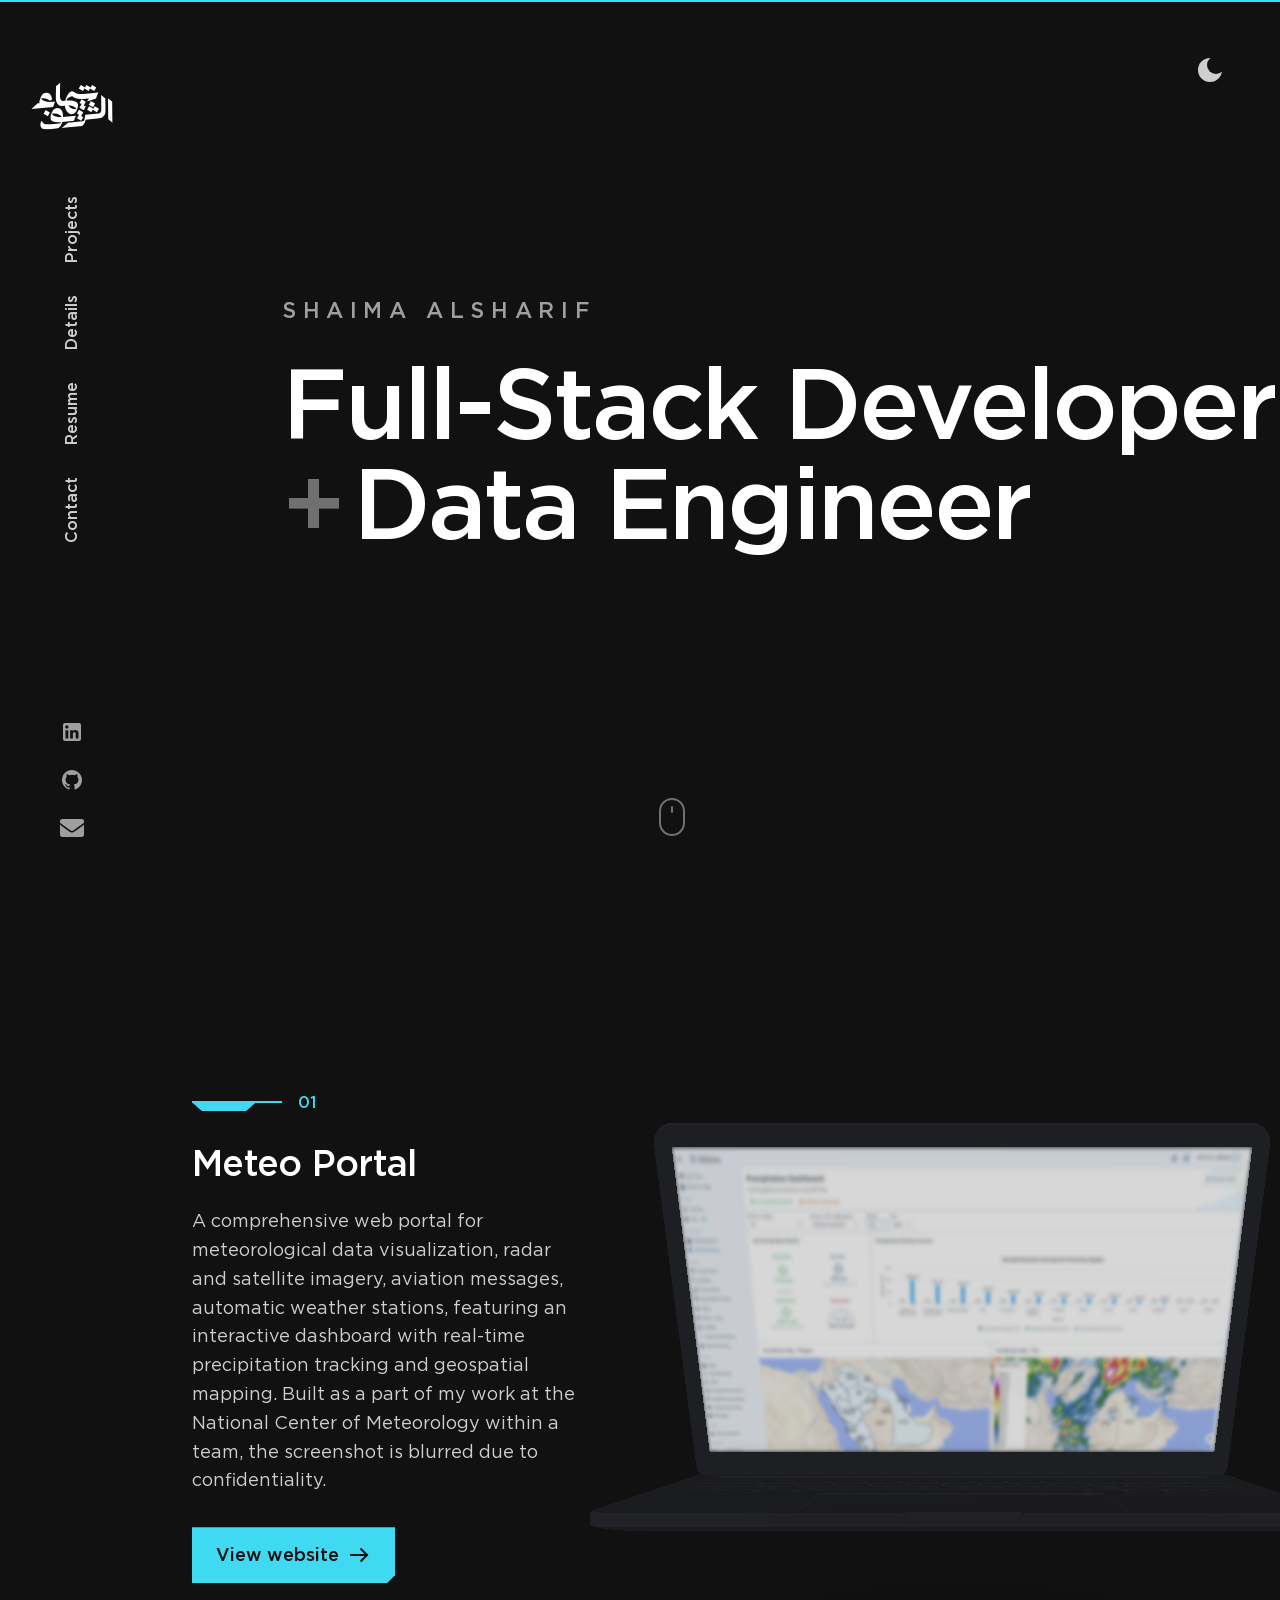
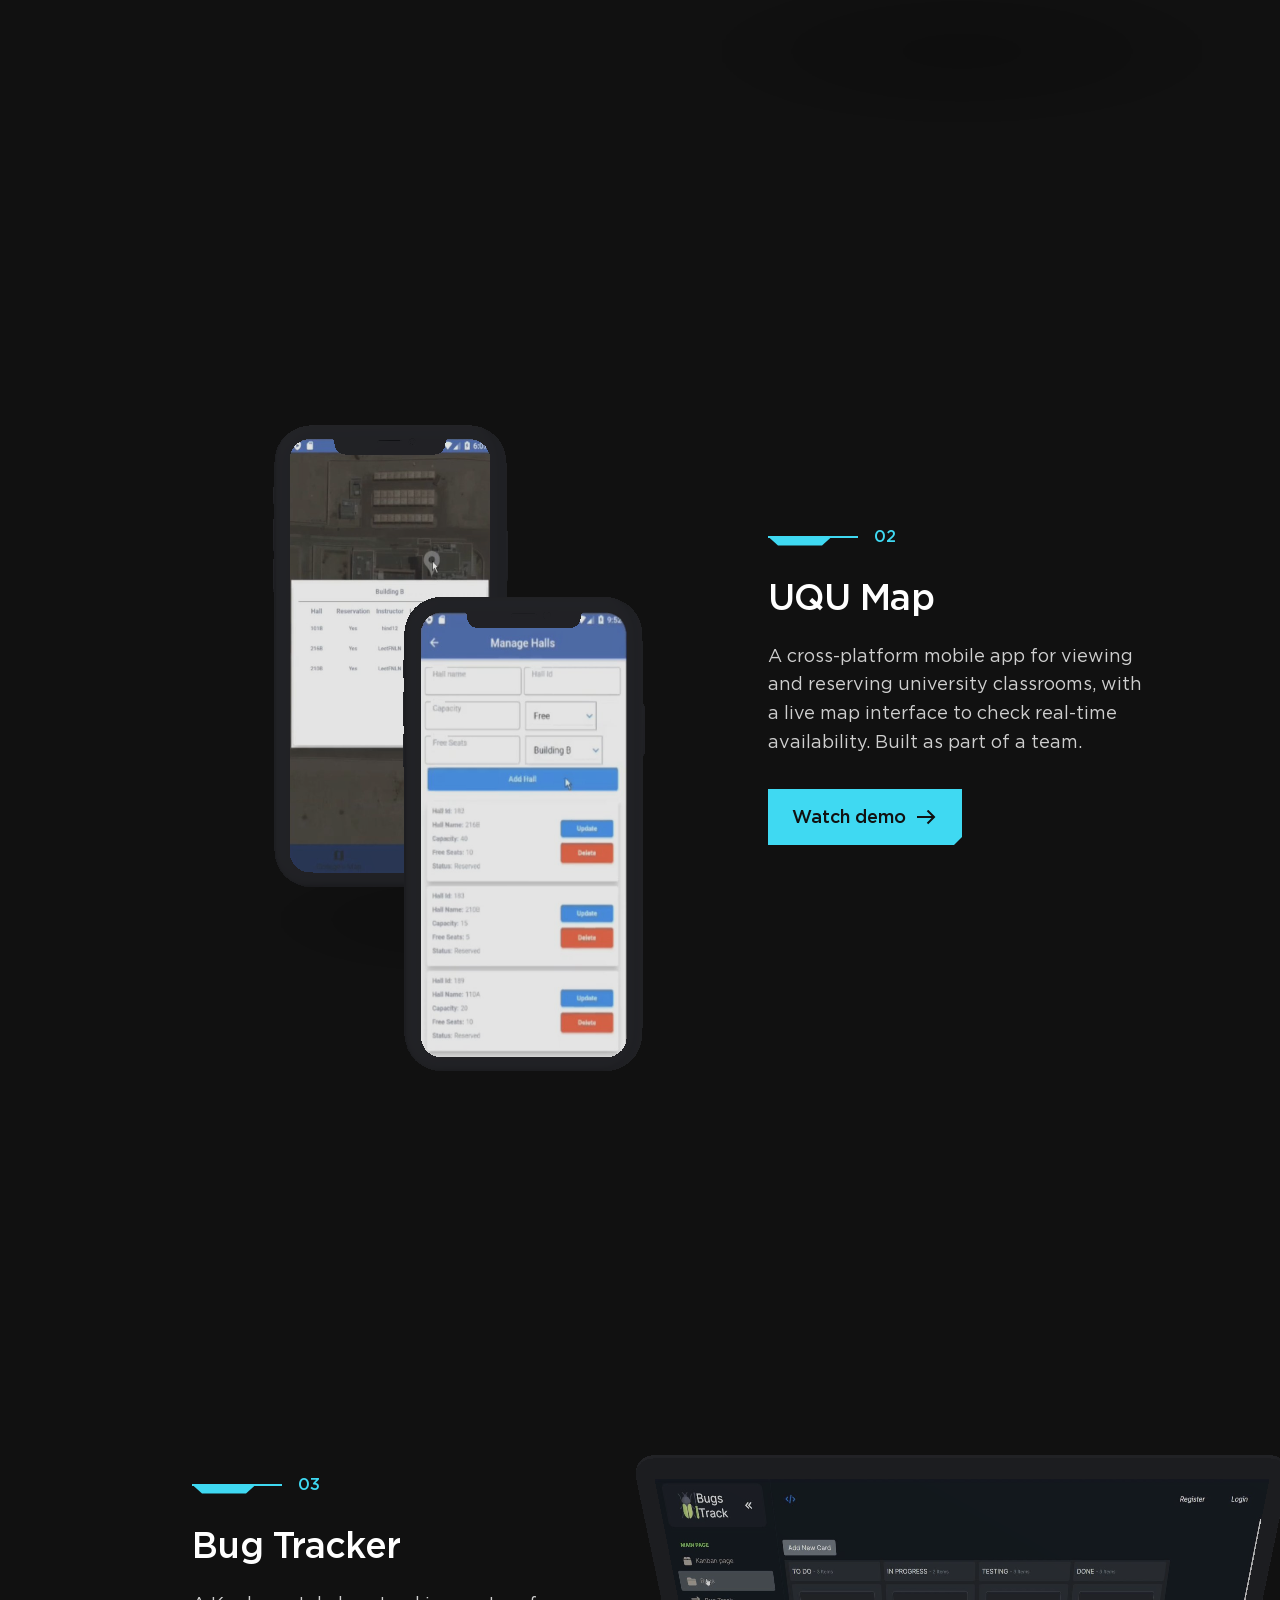
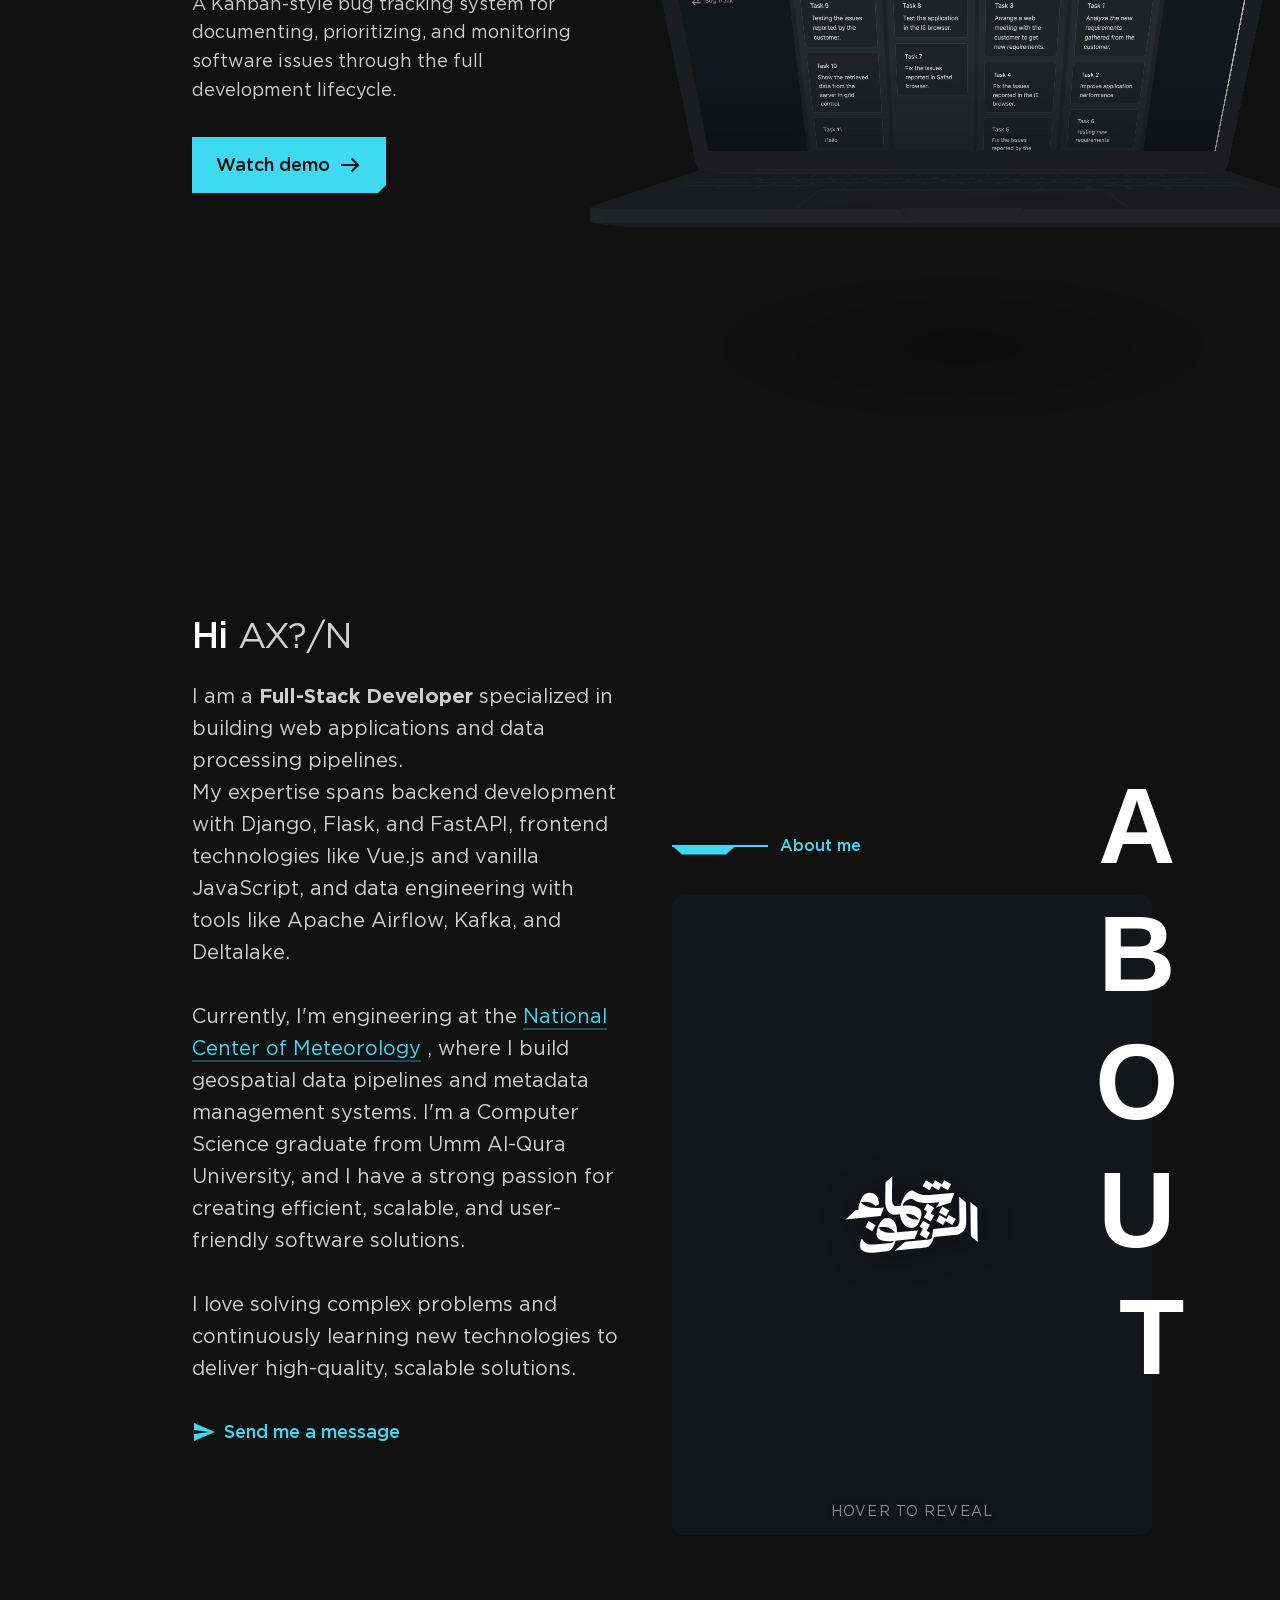
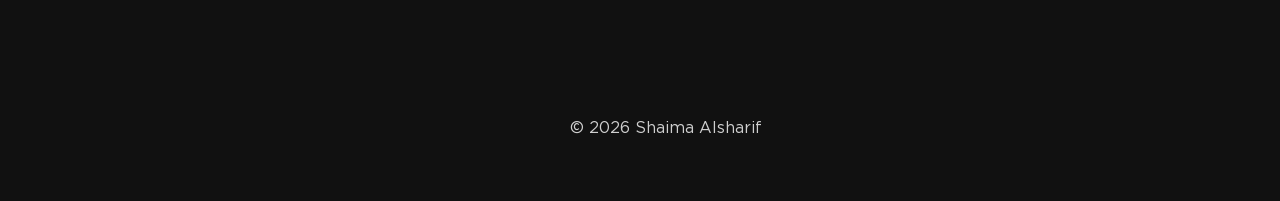
==== commit af9a4398: "add bluring and proofread content" ====
--- a/index.html
+++ b/index.html
@@ -11,8 +11,8 @@
         <meta name="author" content="Shaima Alsharif"/>
         <meta property="og:image" content="https://shaimamanami.github.io/site-preview.png"/>
         <meta property="og:image:alt" content="Banner for the site"/>
-        <meta property="og:image:width" content="1906"/>
-        <meta property="og:image:height" content="919"/>
+        <meta property="og:image:width" content="3004"/>
+        <meta property="og:image:height" content="1564"/>
         <meta property="og:title" content="Shaima Alsharif | Full-Stack Developer"/>
         <meta property="og:site_name" content="Shaima Alsharif"/>
         <meta property="og:type" content="website"/>
@@ -33,10 +33,10 @@
         <link rel="preload" href="/assets/fonts/gotham-medium.woff2" as="font" type="font/woff2" crossorigin=""/>
         <link rel="preload" href="/assets/fonts/gotham-book.woff2" as="font" type="font/woff2" crossorigin=""/>
         <link rel="manifest" href="/manifest.json"/>
-        <link rel="icon" href="/favicon.ico" type="image/svg+xml"/>
+        <link rel="icon" href="/favicon.ico" type="image/x-icon"/>
         <link rel="shortcut_icon" href="/shortcut.png" type="image/png" sizes="64x64"/>
         <link rel="apple-touch-icon" href="/icon-256.png" sizes="256x256"/>
-        <link rel="author" href="/humans.txt" type="text/plain"/>
+        <link rel="author"  href="/humans.txt" type="text/plain"/>
         <link rel="stylesheet" href="/assets/css/home.css"/>
         <link rel="stylesheet" href="/assets/css/layout.css"/>
         <link rel="stylesheet" href="/assets/css/divider.css"/>
@@ -87,8 +87,8 @@
                 ]
             }</script>
     </head>
-    <body data-theme="light">
-        <!-- <div class="progress-bar" data-status="idle" data-visible="false" data-complete="false"></div> -->
+    <body data-theme="dark">
+        <div class="progress-bar" data-status="idle" data-visible="false" data-complete="false"></div>
         <a class="visually-hidden page__skip-link" data-hidden="false" data-show-on-focus="true" href="#main-content">Skip to main content</a>
         <header class="navbar" id="navbar-root"></header>
         <main id="main-content" class="page" tabindex="-1" data-loading="false">
@@ -133,7 +133,11 @@
                                 <span class="project-summary__index-number" data-visible="false">01</span>
                             </div>
                             <h2 class="heading project-summary__title" data-align="auto" data-weight="medium" data-level="3" data-visible="false" id="project-1-title">Meteo Portal</h2>
-                            <p class="text project-summary__description" data-align="auto" data-size="m" data-weight="auto" data-visible="false">A comprehensive web portal for meteorological data visualization, featuring an interactive dashboard with real-time precipitation tracking and geospatial mapping.</p>
+                            <p class="text project-summary__description" data-align="auto" data-size="m" data-weight="auto" data-visible="false">
+                                A comprehensive web portal for meteorological data visualization, radar and satellite imagery, 
+                                aviation messages, automatic weather stations, featuring an interactive dashboard with 
+                                real-time precipitation tracking and geospatial mapping. Built as a part of my work at the 
+                                National Center of Meteorology within a team, the screenshot is blurred due to confidentiality.</p>
                             <div class="project-summary__button" data-visible="false">
                                 <a class="button" href="https://meteo.ncm.gov.sa/en/start/start-here/" rel="noopener noreferrer" target="_blank">
                                     <span class="button__text">View website</span>
@@ -176,7 +180,9 @@
                                 <span class="project-summary__index-number" data-visible="false">02</span>
                             </div>
                             <h2 class="heading project-summary__title" data-align="auto" data-weight="medium" data-level="3" data-visible="false" id="project-2-title">UQU Map</h2>
-                            <p class="text project-summary__description" data-align="auto" data-size="m" data-weight="auto" data-visible="false">A cross-platform mobile app for viewing and reserving university classrooms, with a live map interface to check real-time availability.</p>
+                            <p class="text project-summary__description" data-align="auto" data-size="m" data-weight="auto" data-visible="false">
+                                A cross-platform mobile app for viewing and reserving university classrooms, with a live map 
+                                interface to check real-time availability.  Built as part of a team.</p>
                             <div class="project-summary__button" data-visible="false">
                                 <a class="button" href="https://youtu.be/NXYu3jrSTbk" rel="noopener noreferrer" target="_blank">
                                     <span class="button__text">Watch demo</span>
@@ -199,7 +205,9 @@
                                 <span class="project-summary__index-number" data-visible="false">03</span>
                             </div>
                             <h2 class="heading project-summary__title" data-align="auto" data-weight="medium" data-level="3" data-visible="false" id="project-3-title">Bug Tracker</h2>
-                            <p class="text project-summary__description" data-align="auto" data-size="m" data-weight="auto" data-visible="false">A Kanban-style bug tracking system for documenting, prioritizing, and monitoring software issues through the full development lifecycle.</p>
+                            <p class="text project-summary__description" data-align="auto" data-size="m" data-weight="auto" data-visible="false">
+                                A Kanban-style bug tracking system for documenting, prioritizing, 
+                                and monitoring software issues through the full development lifecycle.</p>
                             <div class="project-summary__button" data-visible="false">
                                 <a class="button" href="https://youtu.be/pxAF4e_zcto" rel="noopener noreferrer" target="_blank">
                                     <span class="button__text">Watch demo</span>
@@ -232,19 +240,17 @@
                             </h3>
                             <p class="text profile__description" data-align="auto" data-size="l" data-weight="auto" data-visible="false">
                                 I am a <strong>Full-Stack Developer</strong>
-                                specialized in building web applications and data processing pipelines.<br/>My expertise spans backend development with Django, Flask, and FastAPI, frontend technologies like Vue.js, and data engineering with tools like Apache Airflow.
+                                specialized in building web applications and data processing pipelines.<br/>My expertise spans backend development with Django, Flask, and FastAPI,
+                                 frontend technologies like Vue.js and vanilla JavaScript, and data engineering with tools like Apache Airflow, Kafka, and Deltalake.
                             </p>
                             <p class="text profile__description" data-align="auto" data-size="l" data-weight="auto" data-visible="false">
-                                Currently, I&#x27;m engineering at the <a class="link" rel="noopener noreferrer" href="https://meteo.ncm.gov.sa/en/start/start-here/" target="_blank">National Center of Meteorology</a>
-                                , where I build geospatial data pipelines and metadata management systems. I&#x27;m a Computer Science graduate from Umm Al-Qura University, and I have a strong passion for creating efficient, scalable, and user-friendly software solutions.
-                                <!-- --  — if you&#x27;re curious what I use day to day, check out my <a class="link" href="/uses" data-discover="true">uses page </a> -->
-                                .
+                                Currently, I&#x27;m engineering at the <a class="link" rel="noopener noreferrer" href="https://www.ncm.gov.sa/ar" target="_blank">National Center of Meteorology</a>
+                                , where I build geospatial data pipelines and metadata management systems. I&#x27;m a Computer Science graduate from Umm Al-Qura University, and I have a strong passion 
+                                for creating efficient, scalable, and user-friendly software solutions.
                             </p>
                             <p class="text profile__description" data-align="auto" data-size="l" data-weight="auto" data-visible="false">
-                                I love solving complex problems and continuously learning new technologies to deliver high-quality, scalable solutions. When I&#x27;m not building things, you can find more of my work on
-                                <!-- -->
-                                <a class="link" href="https://github.com/ShaimaManami" target="_blank" rel="noopener noreferrer">GitHub</a>
-                                . I&#x27;m always open to learn about new things, so do reach out if you have any ideas.
+                                I love solving complex problems and continuously learning new technologies to deliver high-quality, 
+                                scalable solutions.
                             </p>
                             <a class="button profile__button" data-secondary="true" data-icon="send" href="/contact" data-visible="false" data-discover="true">
                                 <svg aria-hidden="true" class="icon button__icon" width="24" height="24" data-start="true">
--- a/assets/css/image.css
+++ b/assets/css/image.css
@@ -1 +1,126 @@
-@layer components{.image{position:relative;transform:translateZ(0);display:grid;grid-template-columns:100%;isolation:isolate}.image[data-raised=true]{box-shadow:0 50px 100px -20px color-mix(in lab,var(--black) 25%,transparent),0 30px 60px -30px color-mix(in lab,var(--black) 30%,transparent)}.image[data-reveal=true]{--revealDuration: 1.8s;transition:box-shadow var(--durationL) ease calc(var(--revealDuration) / 2)}.image[data-reveal=true]:not([data-visible=true]){box-shadow:none}.image[data-reveal=true]:before{content:"";background-color:var(--accent);position:absolute;top:0;right:0;bottom:0;left:0;transform:scale3d(0,1,1);transform-origin:left;will-change:transform;z-index:var(--zIndex2)}@media (prefers-reduced-motion: no-preference){.image[data-reveal=true][data-visible=true]:before{animation:reveal var(--revealDuration) var(--bezierFastoutSlowin) var(--delay)}}.image__container{position:relative;transform:none;display:grid;grid-template-columns:100%}.image__element-wrapper{opacity:0;transition:none;transform:none;position:relative;display:grid;grid-template-columns:100%}.image__element-wrapper[data-reveal=true]{opacity:0;transition:opacity var(--durationM) ease var(--delay)}@media (prefers-reduced-motion: reduce){.image__element-wrapper[data-reveal=true]{transition-delay:calc(var(--delay) - 1s)}}.image__element-wrapper[data-visible=true]{opacity:1}.image__placeholder,.image__element{width:100%;height:auto;grid-column:1;grid-row:1}.image__placeholder[data-cover=true],.image__element[data-cover=true]{height:100%;object-fit:cover}.image__placeholder{transition:opacity var(--durationM) ease var(--delay);pointer-events:none;position:relative;z-index:var(--zIndex1);opacity:1}.image__placeholder[data-loaded=true]{opacity:0}.image__element{opacity:0}.image__element[data-loaded=true]{opacity:1}.image__button{opacity:0;position:absolute;top:var(--spaceM);left:var(--spaceM);height:32px;color:var(--white);padding:0 8px 0 2px}.image__button:after{background-color:color-mix(in lab,var(--black) 80%,transparent)}.image__element-wrapper:hover .image__button,.image__button:focus{opacity:1}}
+@layer components {
+    .image {
+        position: relative;
+        transform: translateZ(0);
+        display: grid;
+        grid-template-columns: 100%;
+        isolation: isolate
+    }
+
+    .image[data-raised=true] {
+        box-shadow: 0 50px 100px -20px color-mix(in lab, var(--black) 25%, transparent), 0 30px 60px -30px color-mix(in lab, var(--black) 30%, transparent)
+    }
+
+    .image[data-reveal=true] {
+        --revealDuration: 1.8s;
+        transition: box-shadow var(--durationL) ease calc(var(--revealDuration) / 2)
+    }
+
+    .image[data-reveal=true]:not([data-visible=true]) {
+        box-shadow: none
+    }
+
+    .image[data-reveal=true]:before {
+        content: "";
+        background-color: var(--accent);
+        position: absolute;
+        top: 0;
+        right: 0;
+        bottom: 0;
+        left: 0;
+        transform: scale3d(0, 1, 1);
+        transform-origin: left;
+        will-change: transform;
+        z-index: var(--zIndex2)
+    }
+
+    @media (prefers-reduced-motion: no-preference) {
+        .image[data-reveal=true][data-visible=true]:before {
+            animation: reveal var(--revealDuration) var(--bezierFastoutSlowin) var(--delay)
+        }
+    }
+
+    .image__container {
+        position: relative;
+        transform: none;
+        display: grid;
+        grid-template-columns: 100%
+    }
+
+    .image__element-wrapper {
+        opacity: 0;
+        transition: none;
+        transform: none;
+        position: relative;
+        display: grid;
+        grid-template-columns: 100%
+    }
+
+    .image__element-wrapper[data-reveal=true] {
+        opacity: 0;
+        transition: opacity var(--durationM) ease var(--delay)
+    }
+
+    @media (prefers-reduced-motion: reduce) {
+        .image__element-wrapper[data-reveal=true] {
+            transition-delay: calc(var(--delay) - 1s)
+        }
+    }
+
+    .image__element-wrapper[data-visible=true] {
+        opacity: 1
+    }
+
+    .image__placeholder,
+    .image__element {
+        width: 100%;
+        height: auto;
+        grid-column: 1;
+        grid-row: 1
+    }
+
+    .image__placeholder[data-cover=true],
+    .image__element[data-cover=true] {
+        height: 100%;
+        object-fit: cover
+    }
+
+    .image__placeholder {
+        transition: opacity var(--durationM) ease var(--delay);
+        pointer-events: none;
+        position: relative;
+        z-index: var(--zIndex1);
+        opacity: 1
+    }
+
+    .image__placeholder[data-loaded=true] {
+        opacity: 0
+    }
+
+    .image__element {
+        opacity: 0
+    }
+
+    .image__element[data-loaded=true] {
+        opacity: 1
+    }
+
+    .image__button {
+        opacity: 0;
+        position: absolute;
+        top: var(--spaceM);
+        left: var(--spaceM);
+        height: 32px;
+        color: var(--white);
+        padding: 0 8px 0 2px
+    }
+
+    .image__button:after {
+        background-color: color-mix(in lab, var(--black) 80%, transparent)
+    }
+
+    .image__element-wrapper:hover .image__button,
+    .image__button:focus {
+        opacity: 1
+    }
+}
--- a/assets/css/heading.css
+++ b/assets/css/heading.css
@@ -1 +1,59 @@
-@layer components{.heading{line-height:var(--lineHeightTitle);color:var(--textTitle)}.heading[data-level="0"]{letter-spacing:-.05em;font-size:var(--fontSizeH0)}.heading[data-level="1"]{letter-spacing:-.05em;font-size:var(--fontSizeH1)}.heading[data-level="2"]{font-size:var(--fontSizeH2);letter-spacing:-.04em}.heading[data-level="3"]{font-size:var(--fontSizeH3);letter-spacing:-.02em}.heading[data-level="4"]{font-size:var(--fontSizeH4);letter-spacing:-.01em}.heading[data-level="5"]{font-size:var(--fontSizeH5)}.heading[data-align=auto]{text-align:inherit}.heading[data-align=start]{text-align:start}.heading[data-align=center]{text-align:center}.heading[data-weight=regular]{font-weight:var(--fontWeightRegular)}.heading[data-weight=medium]{font-weight:var(--fontWeightMedium)}.heading[data-weight=bold]{font-weight:var(--fontWeightBold)}}
+@layer components {
+    .heading {
+        line-height: var(--lineHeightTitle);
+        color: var(--textTitle)
+    }
+
+    .heading[data-level="0"] {
+        letter-spacing: -.05em;
+        font-size: var(--fontSizeH0)
+    }
+
+    .heading[data-level="1"] {
+        letter-spacing: -.05em;
+        font-size: var(--fontSizeH1)
+    }
+
+    .heading[data-level="2"] {
+        font-size: var(--fontSizeH2);
+        letter-spacing: -.04em
+    }
+
+    .heading[data-level="3"] {
+        font-size: var(--fontSizeH3);
+        letter-spacing: -.02em
+    }
+
+    .heading[data-level="4"] {
+        font-size: var(--fontSizeH4);
+        letter-spacing: -.01em
+    }
+
+    .heading[data-level="5"] {
+        font-size: var(--fontSizeH5)
+    }
+
+    .heading[data-align=auto] {
+        text-align: inherit
+    }
+
+    .heading[data-align=start] {
+        text-align: start
+    }
+
+    .heading[data-align=center] {
+        text-align: center
+    }
+
+    .heading[data-weight=regular] {
+        font-weight: var(--fontWeightRegular)
+    }
+
+    .heading[data-weight=medium] {
+        font-weight: var(--fontWeightMedium)
+    }
+
+    .heading[data-weight=bold] {
+        font-weight: var(--fontWeightBold)
+    }
+}
--- a/assets/css/decoder-text.css
+++ b/assets/css/decoder-text.css
@@ -1 +1,17 @@
-@layer components{.decoder-text:after{content:"_";visibility:hidden}.decoder-text__glyph{opacity:.8;font-weight:var(--fontWeightRegular);font-family:var(--fontStack);line-height:0}.decoder-text__value{opacity:1}}
+@layer components {
+    .decoder-text:after {
+        content: "_";
+        visibility: hidden
+    }
+
+    .decoder-text__glyph {
+        opacity: .8;
+        font-weight: var(--fontWeightRegular);
+        font-family: var(--fontStack);
+        line-height: 0
+    }
+
+    .decoder-text__value {
+        opacity: 1
+    }
+}
--- a/assets/css/layout.css
+++ b/assets/css/layout.css
@@ -1 +1,76 @@
-@layer components{.footer{--lineHeightBody: 1.1;display:flex;flex-wrap:wrap;align-items:baseline;justify-content:center;width:100vw;padding:var(--space3XL) var(--spaceL);z-index:var(--zIndex2);position:relative;color:var(--textLight);padding-left:calc(var(--spaceXL) + var(--spaceOuter))}@media (max-width: 696px),(max-height: 696px){.footer{padding-left:var(--spaceL)}}.footer__link{display:inline-flex}.footer__date{padding-right:var(--spaceXS);display:inline-flex}}@layer components{.section{padding-right:var(--space5XL);padding-left:calc(var(--space4XL) * 2)}.section:focus{outline:none}@media (min-width: 2080px){.section{padding-left:var(--space5XL)}}@media (max-width: 1040px){.section{padding-left:calc(var(--space4XL) + var(--space3XL))}}@media (max-width: 696px){.section{padding-right:var(--spaceL);padding-left:var(--spaceL)}}@media (max-width: 696px),(max-height: 696px){.section{padding-left:var(--spaceOuter);padding-right:var(--spaceOuter)}}@media (max-width: 820px) and (max-height: 420px){.section{padding-left:var(--space4XL);padding-right:var(--space4XL)}}}
+@layer components {
+    .footer {
+        --lineHeightBody: 1.1;
+        display: flex;
+        flex-wrap: wrap;
+        align-items: baseline;
+        justify-content: center;
+        width: 100vw;
+        padding: var(--space3XL) var(--spaceL);
+        z-index: var(--zIndex2);
+        position: relative;
+        color: var(--textLight);
+        padding-left: calc(var(--spaceXL) + var(--spaceOuter))
+    }
+
+    @media (max-width: 696px),
+    (max-height: 696px) {
+        .footer {
+            padding-left: var(--spaceL)
+        }
+    }
+
+    .footer__link {
+        display: inline-flex
+    }
+
+    .footer__date {
+        padding-right: var(--spaceXS);
+        display: inline-flex
+    }
+}
+
+@layer components {
+    .section {
+        padding-right: var(--space5XL);
+        padding-left: calc(var(--space4XL) * 2)
+    }
+
+    .section:focus {
+        outline: none
+    }
+
+    @media (min-width: 2080px) {
+        .section {
+            padding-left: var(--space5XL)
+        }
+    }
+
+    @media (max-width: 1040px) {
+        .section {
+            padding-left: calc(var(--space4XL) + var(--space3XL))
+        }
+    }
+
+    @media (max-width: 696px) {
+        .section {
+            padding-right: var(--spaceL);
+            padding-left: var(--spaceL)
+        }
+    }
+
+    @media (max-width: 696px),
+    (max-height: 696px) {
+        .section {
+            padding-left: var(--spaceOuter);
+            padding-right: var(--spaceOuter)
+        }
+    }
+
+    @media (max-width: 820px) and (max-height: 420px) {
+        .section {
+            padding-left: var(--space4XL);
+            padding-right: var(--space4XL)
+        }
+    }
+}
--- a/assets/css/divider.css
+++ b/assets/css/divider.css
@@ -1 +1,56 @@
-@layer components{.divider{position:relative;width:var(--lineWidth);height:var(--lineHeight)}.divider__line{width:100%;height:100%;background-color:var(--primary);opacity:1;transition-property:opacity;transition-duration:var(--durationL);transition-timing-function:var(--bezierFastoutSlowin);transition-delay:var(--collapseDelay);transform-origin:left center;transform:scaleX(1)}@media (prefers-reduced-motion: no-preference){.divider__line{transition-property:transform,opacity}}.divider__line[data-collapsed=true]{opacity:0;transform:scaleX(0)}.divider__notch{background-color:var(--primary);position:absolute;transition-property:opacity;transition-duration:var(--durationL);transition-timing-function:var(--bezierFastoutSlowin);transition-delay:var(--collapseDelay);opacity:1;clip-path:polygon(0 -1px,100% -1px,calc(100% - 10px) 100%,10px 100%);width:var(--notchWidth);height:var(--notchHeight);top:var(--lineHeight)}@media (prefers-reduced-motion: no-preference){.divider__notch{transition-property:clip-path,opacity}}.divider__notch[data-collapsed=true]{opacity:0;clip-path:polygon(0 -1px,0 -1px,10px 100%,10px 100%)}}
+@layer components {
+    .divider {
+        position: relative;
+        width: var(--lineWidth);
+        height: var(--lineHeight)
+    }
+
+    .divider__line {
+        width: 100%;
+        height: 100%;
+        background-color: var(--primary);
+        opacity: 1;
+        transition-property: opacity;
+        transition-duration: var(--durationL);
+        transition-timing-function: var(--bezierFastoutSlowin);
+        transition-delay: var(--collapseDelay);
+        transform-origin: left center;
+        transform: scaleX(1)
+    }
+
+    @media (prefers-reduced-motion: no-preference) {
+        .divider__line {
+            transition-property: transform, opacity
+        }
+    }
+
+    .divider__line[data-collapsed=true] {
+        opacity: 0;
+        transform: scaleX(0)
+    }
+
+    .divider__notch {
+        background-color: var(--primary);
+        position: absolute;
+        transition-property: opacity;
+        transition-duration: var(--durationL);
+        transition-timing-function: var(--bezierFastoutSlowin);
+        transition-delay: var(--collapseDelay);
+        opacity: 1;
+        clip-path: polygon(0 -1px, 100% -1px, calc(100% - 10px) 100%, 10px 100%);
+        width: var(--notchWidth);
+        height: var(--notchHeight);
+        top: var(--lineHeight)
+    }
+
+    @media (prefers-reduced-motion: no-preference) {
+        .divider__notch {
+            transition-property: clip-path, opacity
+        }
+    }
+
+    .divider__notch[data-collapsed=true] {
+        opacity: 0;
+        clip-path: polygon(0 -1px, 0 -1px, 10px 100%, 10px 100%)
+    }
+}
--- a/assets/css/link.css
+++ b/assets/css/link.css
@@ -1 +1,31 @@
-@layer components{.link{--lineStrokeWidth: 2px;--linkColor: var(--primary);--lineOpacity: 30%;--filledLineGradient: linear-gradient(var(--linkColor), var(--linkColor));--unfilledLineGradient: linear-gradient( color-mix(in lab, var(--linkColor) var(--lineOpacity), transparent), color-mix(in lab, var(--linkColor) var(--lineOpacity), transparent) );cursor:pointer;display:inline;color:var(--linkColor);background:var(--filledLineGradient) no-repeat 100% 100% / 0 var(--lineStrokeWidth),var(--unfilledLineGradient) no-repeat 0 100% / 100% var(--lineStrokeWidth);padding-bottom:var(--lineStrokeWidth)}.link:hover,.link:focus{background:var(--filledLineGradient) no-repeat 0 100% / 100% var(--lineStrokeWidth),var(--unfilledLineGradient) no-repeat 0 100% / 100% var(--lineStrokeWidth)}@media (prefers-reduced-motion: no-preference){.link{transition-duration:var(--durationM);transition-timing-function:var(--bezierFastoutSlowin);transition-property:background-size}}.link[data-secondary=true]{--linkColor: var(--text)}}
+@layer components {
+    .link {
+        --lineStrokeWidth: 2px;
+        --linkColor: var(--primary);
+        --lineOpacity: 30%;
+        --filledLineGradient: linear-gradient(var(--linkColor), var(--linkColor));
+        --unfilledLineGradient: linear-gradient(color-mix(in lab, var(--linkColor) var(--lineOpacity), transparent), color-mix(in lab, var(--linkColor) var(--lineOpacity), transparent));
+        cursor: pointer;
+        display: inline;
+        color: var(--linkColor);
+        background: var(--filledLineGradient) no-repeat 100% 100% / 0 var(--lineStrokeWidth), var(--unfilledLineGradient) no-repeat 0 100% / 100% var(--lineStrokeWidth);
+        padding-bottom: var(--lineStrokeWidth)
+    }
+
+    .link:hover,
+    .link:focus {
+        background: var(--filledLineGradient) no-repeat 0 100% / 100% var(--lineStrokeWidth), var(--unfilledLineGradient) no-repeat 0 100% / 100% var(--lineStrokeWidth)
+    }
+
+    @media (prefers-reduced-motion: no-preference) {
+        .link {
+            transition-duration: var(--durationM);
+            transition-timing-function: var(--bezierFastoutSlowin);
+            transition-property: background-size
+        }
+    }
+
+    .link[data-secondary=true] {
+        --linkColor: var(--text)
+    }
+}
